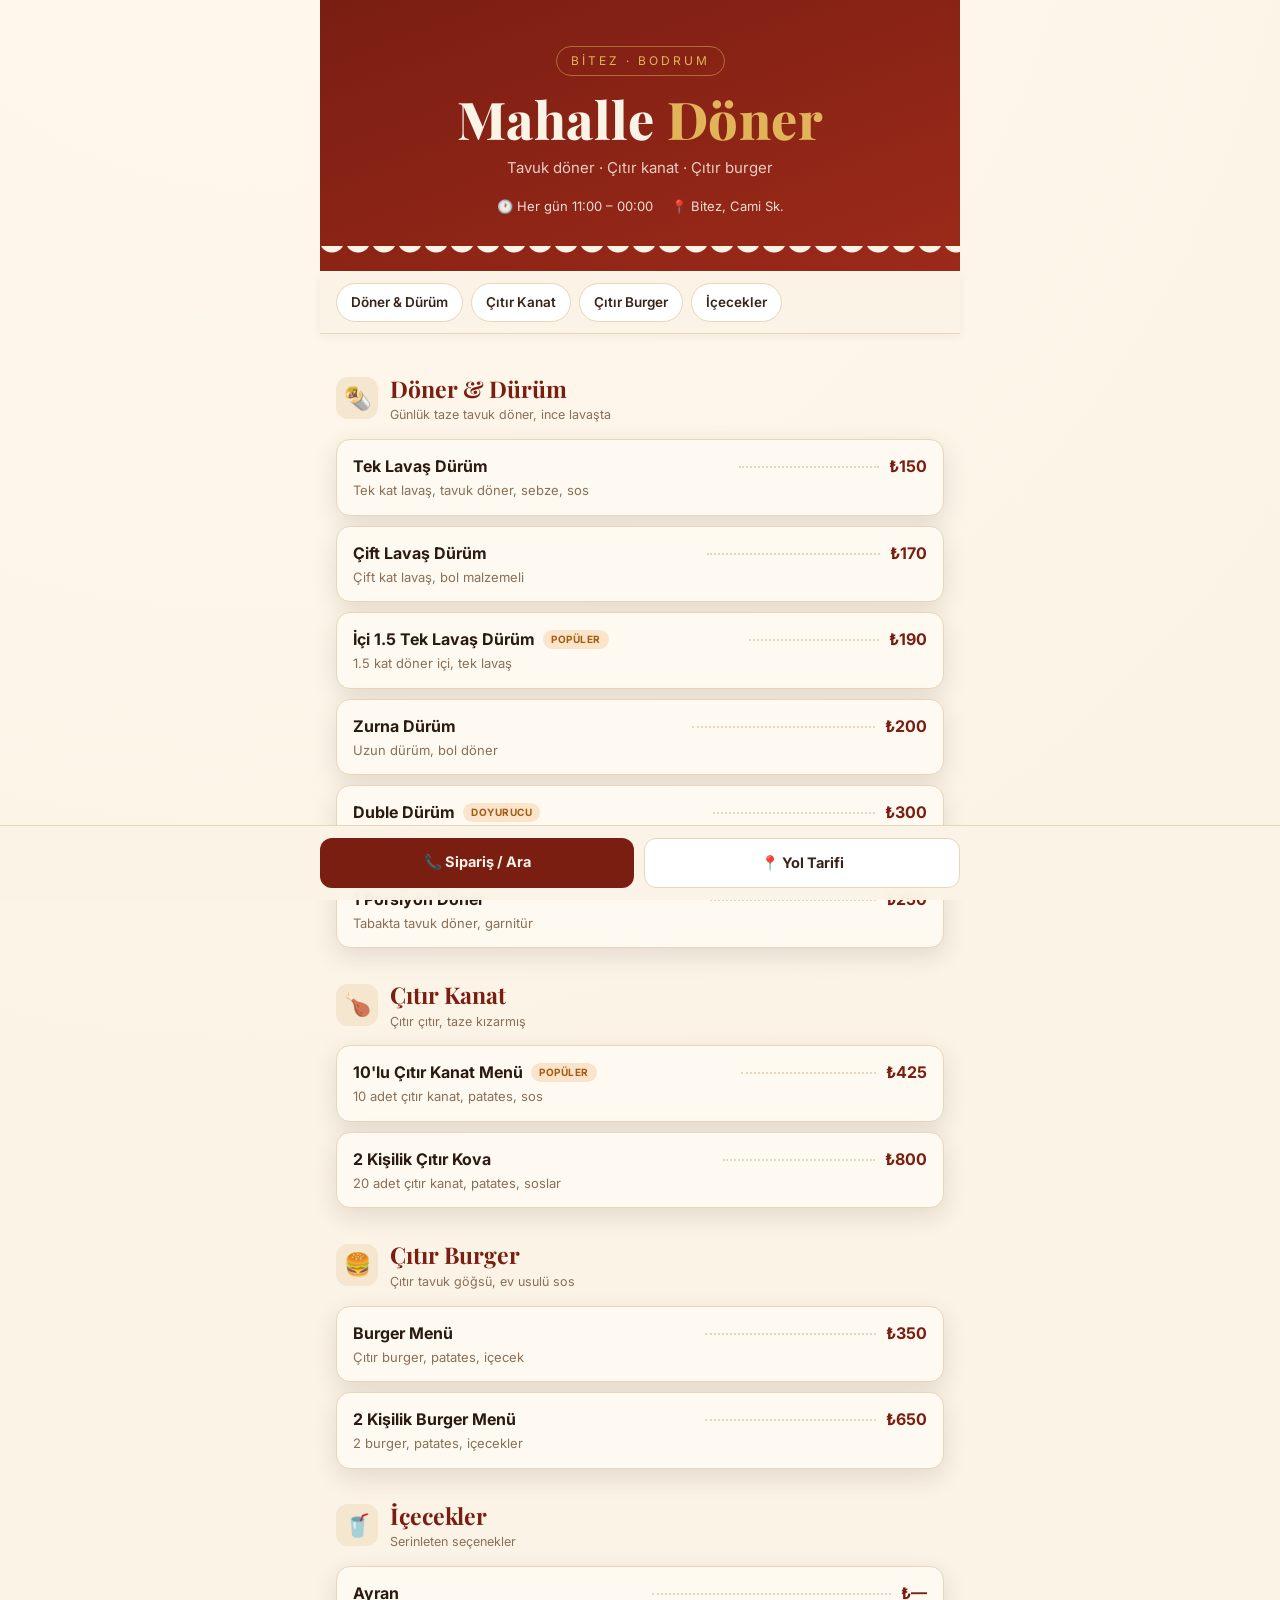
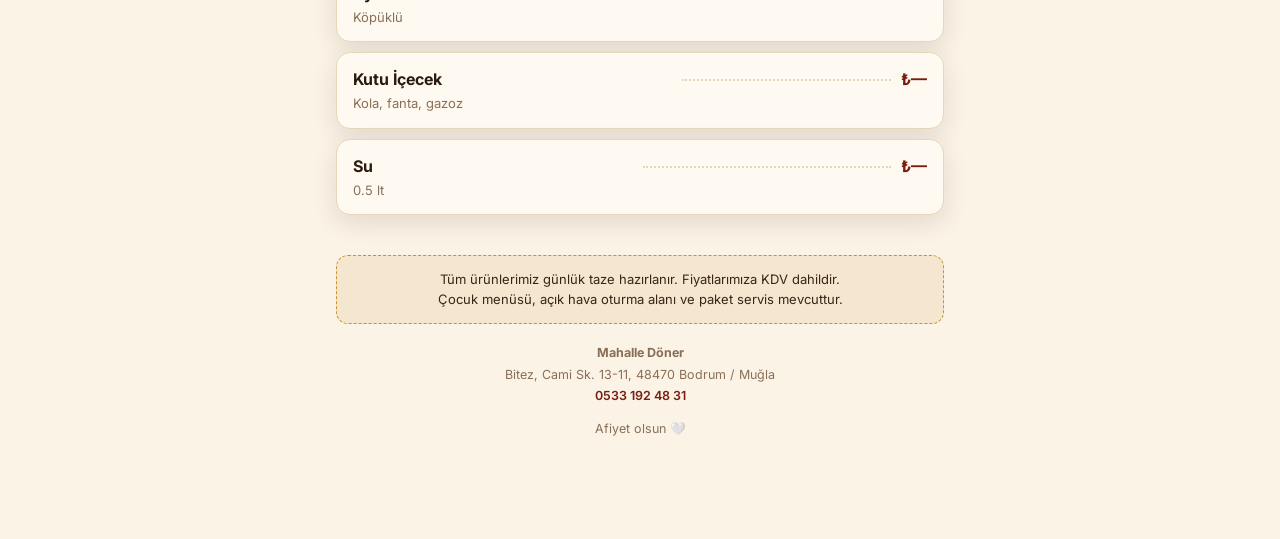
==== index.html @ f3f3b18a "Update menu with real Mahalle Döner (Bitez) data Replace sample items with actual menu (döner dürüm," ====
<!DOCTYPE html>
<html lang="tr">
<head>
  <meta charset="UTF-8" />
  <meta name="viewport" content="width=device-width, initial-scale=1.0" />
  <title>Mahalle Döner — Menü</title>
  <meta name="description" content="Mahalle Döner Bitez, Bodrum — tavuk döner dürüm, çıtır kanat ve çıtır burger menüsü." />
  <meta name="theme-color" content="#7a1e12" />
  <link rel="preconnect" href="https://fonts.googleapis.com" />
  <link rel="preconnect" href="https://fonts.gstatic.com" crossorigin />
  <link href="https://fonts.googleapis.com/css2?family=Playfair+Display:wght@600;700;800&family=Inter:wght@400;500;600;700&display=swap" rel="stylesheet" />
  <style>
    :root {
      --red: #7a1e12;
      --red-soft: #9c2a1a;
      --cream: #fbf3e6;
      --cream-2: #f4e6cf;
      --brown: #3a2417;
      --gold: #c9922e;
      --gold-soft: #e2b45a;
      --ink: #2b1a10;
      --muted: #8a6f57;
      --card: #fffaf1;
      --line: #e7d6ba;
      --shadow: 0 8px 24px rgba(58, 36, 23, .12);
    }

    * { box-sizing: border-box; margin: 0; padding: 0; }

    html { scroll-behavior: smooth; }

    body {
      font-family: 'Inter', system-ui, -apple-system, sans-serif;
      color: var(--ink);
      background:
        radial-gradient(circle at 20% -10%, #fff8ec, transparent 55%),
        var(--cream);
      line-height: 1.5;
      -webkit-font-smoothing: antialiased;
      padding-bottom: 90px;
    }

    .wrap { max-width: 640px; margin: 0 auto; }

    /* ---------- Header ---------- */
    header {
      position: relative;
      background:
        linear-gradient(160deg, var(--red) 0%, var(--red-soft) 100%);
      color: var(--cream);
      text-align: center;
      padding: 46px 24px 54px;
      overflow: hidden;
    }
    header::after {
      content: "";
      position: absolute;
      left: 0; right: 0; bottom: -1px;
      height: 26px;
      background:
        radial-gradient(circle at 12px -6px, var(--cream) 12px, transparent 13px) repeat-x;
      background-size: 26px 26px;
    }
    .badge {
      display: inline-block;
      font-size: 12px;
      letter-spacing: 3px;
      text-transform: uppercase;
      color: var(--gold-soft);
      border: 1px solid rgba(226, 180, 90, .5);
      border-radius: 999px;
      padding: 5px 14px;
      margin-bottom: 16px;
    }
    header h1 {
      font-family: 'Playfair Display', serif;
      font-weight: 800;
      font-size: 44px;
      line-height: 1.05;
      letter-spacing: .5px;
    }
    header h1 span { color: var(--gold-soft); }
    header .tagline {
      margin-top: 10px;
      font-size: 15px;
      color: rgba(251, 243, 230, .82);
    }
    .header-meta {
      margin-top: 18px;
      display: flex;
      gap: 8px 18px;
      justify-content: center;
      flex-wrap: wrap;
      font-size: 13px;
      color: rgba(251, 243, 230, .9);
    }
    .header-meta span { display: inline-flex; align-items: center; gap: 6px; }

    /* ---------- Sticky category nav ---------- */
    nav {
      position: sticky;
      top: 0;
      z-index: 20;
      background: var(--cream);
      border-bottom: 1px solid var(--line);
      box-shadow: 0 2px 10px rgba(58,36,23,.05);
    }
    .nav-scroll {
      display: flex;
      gap: 8px;
      overflow-x: auto;
      padding: 12px 16px;
      max-width: 640px;
      margin: 0 auto;
      scrollbar-width: none;
    }
    .nav-scroll::-webkit-scrollbar { display: none; }
    .nav-scroll a {
      flex: 0 0 auto;
      text-decoration: none;
      font-size: 13.5px;
      font-weight: 600;
      color: var(--brown);
      background: #fff;
      border: 1px solid var(--line);
      padding: 8px 14px;
      border-radius: 999px;
      white-space: nowrap;
      transition: .15s;
    }
    .nav-scroll a:hover { background: var(--cream-2); }

    /* ---------- Sections ---------- */
    main { padding: 8px 16px 0; }

    .section { margin-top: 30px; scroll-margin-top: 66px; }
    .section-head {
      display: flex;
      align-items: center;
      gap: 12px;
      margin-bottom: 14px;
    }
    .section-head .ico {
      font-size: 22px;
      width: 42px; height: 42px;
      display: grid; place-items: center;
      background: var(--cream-2);
      border-radius: 12px;
      flex: 0 0 auto;
    }
    .section-head h2 {
      font-family: 'Playfair Display', serif;
      font-size: 23px;
      font-weight: 700;
      color: var(--red);
    }
    .section-head p { font-size: 12.5px; color: var(--muted); }

    /* ---------- Items ---------- */
    .item {
      display: flex;
      align-items: baseline;
      gap: 10px;
      background: var(--card);
      border: 1px solid var(--line);
      border-radius: 14px;
      padding: 14px 16px;
      margin-bottom: 10px;
      box-shadow: var(--shadow);
    }
    .item-body { flex: 1 1 auto; min-width: 0; }
    .item-name {
      font-weight: 700;
      font-size: 16px;
      color: var(--ink);
      display: flex;
      align-items: center;
      gap: 8px;
      flex-wrap: wrap;
    }
    .item-desc {
      font-size: 13px;
      color: var(--muted);
      margin-top: 3px;
    }
    .dots {
      flex: 1 1 auto;
      border-bottom: 2px dotted var(--line);
      transform: translateY(-4px);
      min-width: 14px;
    }
    .price {
      font-weight: 700;
      font-size: 16px;
      color: var(--red);
      white-space: nowrap;
      flex: 0 0 auto;
    }
    .tag {
      font-size: 10px;
      font-weight: 700;
      letter-spacing: .5px;
      text-transform: uppercase;
      padding: 2px 8px;
      border-radius: 999px;
    }
    .tag.pop { background: #fbe4c9; color: #a35c12; }
    .tag.spicy { background: #f7d7cf; color: #a8341f; }
    .tag.new { background: #d9edd2; color: #35722a; }

    /* ---------- Footer ---------- */
    footer {
      text-align: center;
      margin: 40px 16px 10px;
      color: var(--muted);
      font-size: 12.5px;
    }
    footer .note {
      background: var(--cream-2);
      border: 1px dashed var(--gold);
      border-radius: 12px;
      padding: 14px;
      color: var(--brown);
      margin-bottom: 18px;
      font-size: 13px;
    }
    footer .addr { line-height: 1.7; }
    footer .addr a { color: var(--red); text-decoration: none; font-weight: 600; }

    /* ---------- Bottom bar ---------- */
    .callbar {
      position: fixed;
      left: 0; right: 0; bottom: 0;
      z-index: 30;
      background: rgba(251, 243, 230, .95);
      backdrop-filter: blur(8px);
      border-top: 1px solid var(--line);
      padding: 12px 16px calc(12px + env(safe-area-inset-bottom));
    }
    .callbar-inner {
      max-width: 640px;
      margin: 0 auto;
      display: flex;
      gap: 10px;
    }
    .callbar a {
      flex: 1;
      text-align: center;
      text-decoration: none;
      font-weight: 700;
      font-size: 14.5px;
      padding: 13px;
      border-radius: 12px;
      transition: .15s;
    }
    .btn-call { background: var(--red); color: var(--cream); }
    .btn-call:active { background: var(--red-soft); }
    .btn-map { background: #fff; color: var(--brown); border: 1px solid var(--line); }

    @media (min-width: 500px) {
      header h1 { font-size: 52px; }
    }
  </style>
</head>
<body>
  <div class="wrap">
    <!-- ============ HEADER ============ -->
    <header>
      <span class="badge">Bitez · Bodrum</span>
      <h1>Mahalle <span>Döner</span></h1>
      <p class="tagline">Tavuk döner · Çıtır kanat · Çıtır burger</p>
      <div class="header-meta">
        <span>🕐 Her gün 11:00 – 00:00</span>
        <span>📍 Bitez, Cami Sk.</span>
      </div>
    </header>

    <!-- ============ NAV ============ -->
    <nav>
      <div class="nav-scroll">
        <a href="#doner">Döner & Dürüm</a>
        <a href="#kanat">Çıtır Kanat</a>
        <a href="#burger">Çıtır Burger</a>
        <a href="#icecekler">İçecekler</a>
      </div>
    </nav>

    <!-- ============ MENU ============ -->
    <main>

      <!-- Döner & Dürüm -->
      <section class="section" id="doner">
        <div class="section-head">
          <div class="ico">🌯</div>
          <div>
            <h2>Döner & Dürüm</h2>
            <p>Günlük taze tavuk döner, ince lavaşta</p>
          </div>
        </div>

        <div class="item">
          <div class="item-body">
            <div class="item-name">Tek Lavaş Dürüm</div>
            <div class="item-desc">Tek kat lavaş, tavuk döner, sebze, sos</div>
          </div>
          <div class="dots"></div>
          <div class="price">₺150</div>
        </div>

        <div class="item">
          <div class="item-body">
            <div class="item-name">Çift Lavaş Dürüm</div>
            <div class="item-desc">Çift kat lavaş, bol malzemeli</div>
          </div>
          <div class="dots"></div>
          <div class="price">₺170</div>
        </div>

        <div class="item">
          <div class="item-body">
            <div class="item-name">İçi 1.5 Tek Lavaş Dürüm <span class="tag pop">Popüler</span></div>
            <div class="item-desc">1.5 kat döner içi, tek lavaş</div>
          </div>
          <div class="dots"></div>
          <div class="price">₺190</div>
        </div>

        <div class="item">
          <div class="item-body">
            <div class="item-name">Zurna Dürüm</div>
            <div class="item-desc">Uzun dürüm, bol döner</div>
          </div>
          <div class="dots"></div>
          <div class="price">₺200</div>
        </div>

        <div class="item">
          <div class="item-body">
            <div class="item-name">Duble Dürüm <span class="tag pop">Doyurucu</span></div>
            <div class="item-desc">Ekstra bol döner içi</div>
          </div>
          <div class="dots"></div>
          <div class="price">₺300</div>
        </div>

        <div class="item">
          <div class="item-body">
            <div class="item-name">1 Porsiyon Döner</div>
            <div class="item-desc">Tabakta tavuk döner, garnitür</div>
          </div>
          <div class="dots"></div>
          <div class="price">₺250</div>
        </div>
      </section>

      <!-- Çıtır Kanat -->
      <section class="section" id="kanat">
        <div class="section-head">
          <div class="ico">🍗</div>
          <div>
            <h2>Çıtır Kanat</h2>
            <p>Çıtır çıtır, taze kızarmış</p>
          </div>
        </div>

        <div class="item">
          <div class="item-body">
            <div class="item-name">10'lu Çıtır Kanat Menü <span class="tag pop">Popüler</span></div>
            <div class="item-desc">10 adet çıtır kanat, patates, sos</div>
          </div>
          <div class="dots"></div>
          <div class="price">₺425</div>
        </div>

        <div class="item">
          <div class="item-body">
            <div class="item-name">2 Kişilik Çıtır Kova</div>
            <div class="item-desc">20 adet çıtır kanat, patates, soslar</div>
          </div>
          <div class="dots"></div>
          <div class="price">₺800</div>
        </div>
      </section>

      <!-- Çıtır Burger -->
      <section class="section" id="burger">
        <div class="section-head">
          <div class="ico">🍔</div>
          <div>
            <h2>Çıtır Burger</h2>
            <p>Çıtır tavuk göğsü, ev usulü sos</p>
          </div>
        </div>

        <div class="item">
          <div class="item-body">
            <div class="item-name">Burger Menü</div>
            <div class="item-desc">Çıtır burger, patates, içecek</div>
          </div>
          <div class="dots"></div>
          <div class="price">₺350</div>
        </div>

        <div class="item">
          <div class="item-body">
            <div class="item-name">2 Kişilik Burger Menü</div>
            <div class="item-desc">2 burger, patates, içecekler</div>
          </div>
          <div class="dots"></div>
          <div class="price">₺650</div>
        </div>
      </section>

      <!-- İçecekler -->
      <section class="section" id="icecekler">
        <div class="section-head">
          <div class="ico">🥤</div>
          <div>
            <h2>İçecekler</h2>
            <p>Serinleten seçenekler</p>
          </div>
        </div>

        <div class="item">
          <div class="item-body">
            <div class="item-name">Ayran</div>
            <div class="item-desc">Köpüklü</div>
          </div>
          <div class="dots"></div>
          <div class="price">₺—</div>
        </div>

        <div class="item">
          <div class="item-body">
            <div class="item-name">Kutu İçecek</div>
            <div class="item-desc">Kola, fanta, gazoz</div>
          </div>
          <div class="dots"></div>
          <div class="price">₺—</div>
        </div>

        <div class="item">
          <div class="item-body">
            <div class="item-name">Su</div>
            <div class="item-desc">0.5 lt</div>
          </div>
          <div class="dots"></div>
          <div class="price">₺—</div>
        </div>
      </section>

    </main>

    <!-- ============ FOOTER ============ -->
    <footer>
      <div class="note">
        Tüm ürünlerimiz günlük taze hazırlanır. Fiyatlarımıza KDV dahildir.<br />
        Çocuk menüsü, açık hava oturma alanı ve paket servis mevcuttur.
      </div>
      <p class="addr">
        <strong>Mahalle Döner</strong><br />
        Bitez, Cami Sk. 13-11, 48470 Bodrum / Muğla<br />
        <a href="tel:+905331924831">0533 192 48 31</a>
      </p>
      <p style="margin-top:14px;">Afiyet olsun 🤍</p>
    </footer>
  </div>

  <!-- ============ CALL BAR ============ -->
  <div class="callbar">
    <div class="callbar-inner">
      <a class="btn-call" href="tel:+905331924831">📞 Sipariş / Ara</a>
      <a class="btn-map" href="https://www.google.com/maps/place/Mahalle+D%C3%B6ner/@37.0427627,27.377442,17z/data=!4m6!3m5!1s0x14be6d2a2d23bf01:0x50c6f681c5d2893c!8m2!3d37.0427584!4d27.3800169!16s%2Fg%2F11zbx4twwd" target="_blank" rel="noopener">📍 Yol Tarifi</a>
    </div>
  </div>
</body>
</html>
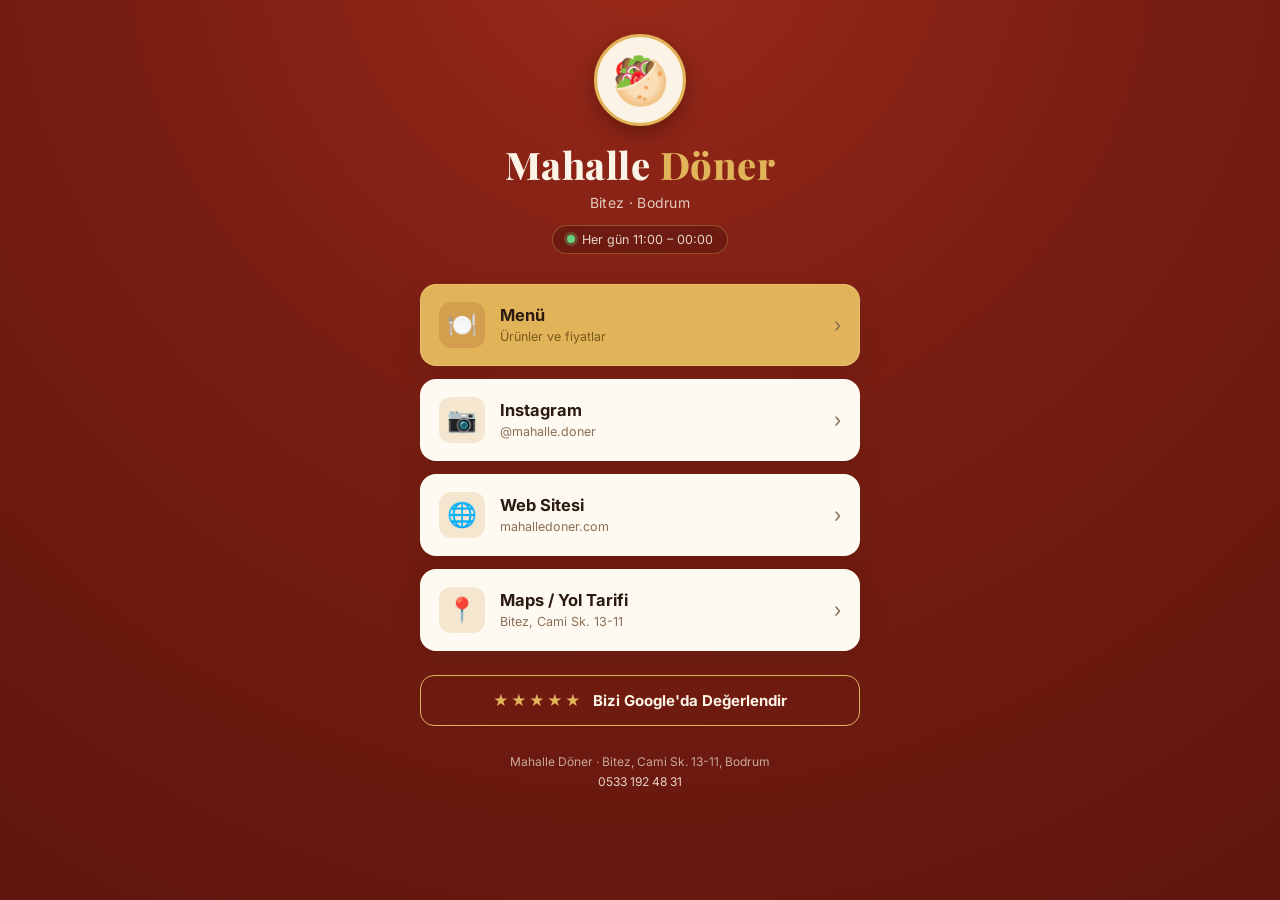
==== commit 6d11534a: "Convert homepage to link hub; move menu to menu.html index.html is now a landing page with buttons (" ====
--- a/index.html
+++ b/index.html
@@ -3,8 +3,8 @@
 <head>
   <meta charset="UTF-8" />
   <meta name="viewport" content="width=device-width, initial-scale=1.0" />
-  <title>Mahalle Döner — Menü</title>
-  <meta name="description" content="Mahalle Döner Bitez, Bodrum — tavuk döner dürüm, çıtır kanat ve çıtır burger menüsü." />
+  <title>Mahalle Döner</title>
+  <meta name="description" content="Mahalle Döner Bitez, Bodrum — menü, Instagram, web sitesi, yol tarifi ve değerlendirme." />
   <meta name="theme-color" content="#7a1e12" />
   <link rel="preconnect" href="https://fonts.googleapis.com" />
   <link rel="preconnect" href="https://fonts.gstatic.com" crossorigin />
@@ -22,456 +22,169 @@
       --muted: #8a6f57;
       --card: #fffaf1;
       --line: #e7d6ba;
-      --shadow: 0 8px 24px rgba(58, 36, 23, .12);
+      --shadow: 0 10px 26px rgba(58, 36, 23, .14);
     }
 
     * { box-sizing: border-box; margin: 0; padding: 0; }
 
-    html { scroll-behavior: smooth; }
-
     body {
       font-family: 'Inter', system-ui, -apple-system, sans-serif;
       color: var(--ink);
+      min-height: 100vh;
       background:
-        radial-gradient(circle at 20% -10%, #fff8ec, transparent 55%),
-        var(--cream);
-      line-height: 1.5;
+        radial-gradient(circle at 50% -8%, #9c2a1a 0%, #7a1e12 42%, #5f160d 100%);
       -webkit-font-smoothing: antialiased;
-      padding-bottom: 90px;
+      display: flex;
+      justify-content: center;
+      padding: 34px 20px 40px;
     }
 
-    .wrap { max-width: 640px; margin: 0 auto; }
+    .hub { width: 100%; max-width: 440px; text-align: center; }
 
-    /* ---------- Header ---------- */
-    header {
-      position: relative;
-      background:
-        linear-gradient(160deg, var(--red) 0%, var(--red-soft) 100%);
-      color: var(--cream);
-      text-align: center;
-      padding: 46px 24px 54px;
-      overflow: hidden;
+    /* ---------- Brand ---------- */
+    .logo {
+      width: 92px; height: 92px;
+      margin: 0 auto 18px;
+      border-radius: 50%;
+      background: var(--cream);
+      display: grid; place-items: center;
+      font-size: 46px;
+      box-shadow: 0 8px 22px rgba(0,0,0,.28);
+      border: 3px solid var(--gold-soft);
     }
-    header::after {
-      content: "";
-      position: absolute;
-      left: 0; right: 0; bottom: -1px;
-      height: 26px;
-      background:
-        radial-gradient(circle at 12px -6px, var(--cream) 12px, transparent 13px) repeat-x;
-      background-size: 26px 26px;
-    }
-    .badge {
-      display: inline-block;
-      font-size: 12px;
-      letter-spacing: 3px;
-      text-transform: uppercase;
-      color: var(--gold-soft);
-      border: 1px solid rgba(226, 180, 90, .5);
-      border-radius: 999px;
-      padding: 5px 14px;
-      margin-bottom: 16px;
-    }
-    header h1 {
+    .brand {
       font-family: 'Playfair Display', serif;
       font-weight: 800;
-      font-size: 44px;
-      line-height: 1.05;
+      font-size: 38px;
+      color: var(--cream);
+      line-height: 1.1;
       letter-spacing: .5px;
     }
-    header h1 span { color: var(--gold-soft); }
-    header .tagline {
-      margin-top: 10px;
-      font-size: 15px;
-      color: rgba(251, 243, 230, .82);
+    .brand span { color: var(--gold-soft); }
+    .sub {
+      margin-top: 8px;
+      font-size: 14px;
+      color: rgba(251, 243, 230, .8);
+      letter-spacing: .3px;
     }
-    .header-meta {
-      margin-top: 18px;
-      display: flex;
-      gap: 8px 18px;
-      justify-content: center;
-      flex-wrap: wrap;
-      font-size: 13px;
-      color: rgba(251, 243, 230, .9);
+    .status {
+      margin-top: 14px;
+      display: inline-flex;
+      align-items: center;
+      gap: 7px;
+      font-size: 12.5px;
+      color: rgba(251, 243, 230, .85);
+      background: rgba(0,0,0,.18);
+      border: 1px solid rgba(226,180,90,.35);
+      padding: 6px 14px;
+      border-radius: 999px;
     }
-    .header-meta span { display: inline-flex; align-items: center; gap: 6px; }
+    .dot { width: 8px; height: 8px; border-radius: 50%; background: #6ad07f; box-shadow: 0 0 0 3px rgba(106,208,127,.25); }
 
-    /* ---------- Sticky category nav ---------- */
-    nav {
-      position: sticky;
-      top: 0;
-      z-index: 20;
-      background: var(--cream);
-      border-bottom: 1px solid var(--line);
-      box-shadow: 0 2px 10px rgba(58,36,23,.05);
-    }
-    .nav-scroll {
-      display: flex;
-      gap: 8px;
-      overflow-x: auto;
-      padding: 12px 16px;
-      max-width: 640px;
-      margin: 0 auto;
-      scrollbar-width: none;
-    }
-    .nav-scroll::-webkit-scrollbar { display: none; }
-    .nav-scroll a {
-      flex: 0 0 auto;
-      text-decoration: none;
-      font-size: 13.5px;
-      font-weight: 600;
-      color: var(--brown);
-      background: #fff;
-      border: 1px solid var(--line);
-      padding: 8px 14px;
-      border-radius: 999px;
-      white-space: nowrap;
-      transition: .15s;
-    }
-    .nav-scroll a:hover { background: var(--cream-2); }
-
-    /* ---------- Sections ---------- */
-    main { padding: 8px 16px 0; }
-
-    .section { margin-top: 30px; scroll-margin-top: 66px; }
-    .section-head {
+    /* ---------- Link buttons ---------- */
+    .links { margin-top: 30px; display: flex; flex-direction: column; gap: 13px; }
+    .link {
       display: flex;
       align-items: center;
-      gap: 12px;
-      margin-bottom: 14px;
+      gap: 15px;
+      text-decoration: none;
+      background: var(--card);
+      color: var(--ink);
+      border: 1px solid rgba(255,255,255,.15);
+      border-radius: 16px;
+      padding: 17px 18px;
+      box-shadow: var(--shadow);
+      transition: transform .12s ease, box-shadow .12s ease;
     }
-    .section-head .ico {
-      font-size: 22px;
-      width: 42px; height: 42px;
+    .link:active { transform: scale(.98); }
+    .link .ic {
+      width: 46px; height: 46px;
+      flex: 0 0 auto;
+      border-radius: 12px;
       display: grid; place-items: center;
+      font-size: 24px;
       background: var(--cream-2);
-      border-radius: 12px;
-      flex: 0 0 auto;
     }
-    .section-head h2 {
-      font-family: 'Playfair Display', serif;
-      font-size: 23px;
-      font-weight: 700;
-      color: var(--red);
-    }
-    .section-head p { font-size: 12.5px; color: var(--muted); }
+    .link .tx { flex: 1 1 auto; text-align: left; }
+    .link .tx b { display: block; font-size: 16.5px; font-weight: 700; }
+    .link .tx small { color: var(--muted); font-size: 12.5px; }
+    .link .arrow { color: var(--muted); font-size: 20px; flex: 0 0 auto; }
 
-    /* ---------- Items ---------- */
-    .item {
-      display: flex;
-      align-items: baseline;
-      gap: 10px;
-      background: var(--card);
-      border: 1px solid var(--line);
-      border-radius: 14px;
-      padding: 14px 16px;
-      margin-bottom: 10px;
-      box-shadow: var(--shadow);
-    }
-    .item-body { flex: 1 1 auto; min-width: 0; }
-    .item-name {
-      font-weight: 700;
-      font-size: 16px;
-      color: var(--ink);
+    .link.primary { background: var(--gold-soft); }
+    .link.primary .ic { background: rgba(122,30,18,.14); }
+    .link.primary .tx small { color: #7a5a18; }
+
+    /* ---------- Review CTA ---------- */
+    .review {
+      margin-top: 24px;
       display: flex;
       align-items: center;
-      gap: 8px;
-      flex-wrap: wrap;
+      justify-content: center;
+      gap: 10px;
+      text-decoration: none;
+      background: transparent;
+      color: var(--cream);
+      border: 1.5px solid var(--gold-soft);
+      border-radius: 14px;
+      padding: 15px 18px;
+      font-weight: 700;
+      font-size: 15px;
+      transition: background .12s ease;
     }
-    .item-desc {
-      font-size: 13px;
-      color: var(--muted);
-      margin-top: 3px;
-    }
-    .dots {
-      flex: 1 1 auto;
-      border-bottom: 2px dotted var(--line);
-      transform: translateY(-4px);
-      min-width: 14px;
-    }
-    .price {
-      font-weight: 700;
-      font-size: 16px;
-      color: var(--red);
-      white-space: nowrap;
-      flex: 0 0 auto;
-    }
-    .tag {
-      font-size: 10px;
-      font-weight: 700;
-      letter-spacing: .5px;
-      text-transform: uppercase;
-      padding: 2px 8px;
-      border-radius: 999px;
-    }
-    .tag.pop { background: #fbe4c9; color: #a35c12; }
-    .tag.spicy { background: #f7d7cf; color: #a8341f; }
-    .tag.new { background: #d9edd2; color: #35722a; }
+    .review:active { background: rgba(226,180,90,.15); }
+    .review .stars { color: var(--gold-soft); letter-spacing: 2px; }
 
     /* ---------- Footer ---------- */
-    footer {
-      text-align: center;
-      margin: 40px 16px 10px;
-      color: var(--muted);
-      font-size: 12.5px;
+    .foot {
+      margin-top: 26px;
+      color: rgba(251, 243, 230, .65);
+      font-size: 12px;
+      line-height: 1.7;
     }
-    footer .note {
-      background: var(--cream-2);
-      border: 1px dashed var(--gold);
-      border-radius: 12px;
-      padding: 14px;
-      color: var(--brown);
-      margin-bottom: 18px;
-      font-size: 13px;
-    }
-    footer .addr { line-height: 1.7; }
-    footer .addr a { color: var(--red); text-decoration: none; font-weight: 600; }
-
-    /* ---------- Bottom bar ---------- */
-    .callbar {
-      position: fixed;
-      left: 0; right: 0; bottom: 0;
-      z-index: 30;
-      background: rgba(251, 243, 230, .95);
-      backdrop-filter: blur(8px);
-      border-top: 1px solid var(--line);
-      padding: 12px 16px calc(12px + env(safe-area-inset-bottom));
-    }
-    .callbar-inner {
-      max-width: 640px;
-      margin: 0 auto;
-      display: flex;
-      gap: 10px;
-    }
-    .callbar a {
-      flex: 1;
-      text-align: center;
-      text-decoration: none;
-      font-weight: 700;
-      font-size: 14.5px;
-      padding: 13px;
-      border-radius: 12px;
-      transition: .15s;
-    }
-    .btn-call { background: var(--red); color: var(--cream); }
-    .btn-call:active { background: var(--red-soft); }
-    .btn-map { background: #fff; color: var(--brown); border: 1px solid var(--line); }
-
-    @media (min-width: 500px) {
-      header h1 { font-size: 52px; }
-    }
+    .foot a { color: rgba(251, 243, 230, .85); text-decoration: none; }
   </style>
 </head>
 <body>
-  <div class="wrap">
-    <!-- ============ HEADER ============ -->
-    <header>
-      <span class="badge">Bitez · Bodrum</span>
-      <h1>Mahalle <span>Döner</span></h1>
-      <p class="tagline">Tavuk döner · Çıtır kanat · Çıtır burger</p>
-      <div class="header-meta">
-        <span>🕐 Her gün 11:00 – 00:00</span>
-        <span>📍 Bitez, Cami Sk.</span>
-      </div>
-    </header>
+  <main class="hub">
+    <div class="logo">🥙</div>
+    <h1 class="brand">Mahalle <span>Döner</span></h1>
+    <p class="sub">Bitez · Bodrum</p>
+    <div class="status"><span class="dot"></span> Her gün 11:00 – 00:00</div>
 
-    <!-- ============ NAV ============ -->
-    <nav>
-      <div class="nav-scroll">
-        <a href="#doner">Döner & Dürüm</a>
-        <a href="#kanat">Çıtır Kanat</a>
-        <a href="#burger">Çıtır Burger</a>
-        <a href="#icecekler">İçecekler</a>
-      </div>
+    <nav class="links">
+      <a class="link primary" href="menu.html">
+        <span class="ic">🍽️</span>
+        <span class="tx"><b>Menü</b><small>Ürünler ve fiyatlar</small></span>
+        <span class="arrow">›</span>
+      </a>
+
+      <a class="link" href="https://www.instagram.com/mahalle.doner/" target="_blank" rel="noopener">
+        <span class="ic">📷</span>
+        <span class="tx"><b>Instagram</b><small>@mahalle.doner</small></span>
+        <span class="arrow">›</span>
+      </a>
+
+      <a class="link" href="https://mahalledoner.com/" target="_blank" rel="noopener">
+        <span class="ic">🌐</span>
+        <span class="tx"><b>Web Sitesi</b><small>mahalledoner.com</small></span>
+        <span class="arrow">›</span>
+      </a>
+
+      <a class="link" href="https://www.google.com/maps/place/Mahalle+D%C3%B6ner/@37.0427627,27.377442,17z/data=!4m6!3m5!1s0x14be6d2a2d23bf01:0x50c6f681c5d2893c!8m2!3d37.0427584!4d27.3800169!16s%2Fg%2F11zbx4twwd" target="_blank" rel="noopener">
+        <span class="ic">📍</span>
+        <span class="tx"><b>Maps / Yol Tarifi</b><small>Bitez, Cami Sk. 13-11</small></span>
+        <span class="arrow">›</span>
+      </a>
     </nav>
 
-    <!-- ============ MENU ============ -->
-    <main>
+    <a class="review" href="https://www.google.com/maps/place//data=!4m6!3m5!1s0x14be6d2a2d23bf01:0x50c6f681c5d2893c!8m2!3d37.0427584!4d27.3800169!16s%2Fg%2F11zbx4twwd!9m1!1b1" target="_blank" rel="noopener">
+      <span class="stars">★★★★★</span> Bizi Google'da Değerlendir
+    </a>
 
-      <!-- Döner & Dürüm -->
-      <section class="section" id="doner">
-        <div class="section-head">
-          <div class="ico">🌯</div>
-          <div>
-            <h2>Döner & Dürüm</h2>
-            <p>Günlük taze tavuk döner, ince lavaşta</p>
-          </div>
-        </div>
-
-        <div class="item">
-          <div class="item-body">
-            <div class="item-name">Tek Lavaş Dürüm</div>
-            <div class="item-desc">Tek kat lavaş, tavuk döner, sebze, sos</div>
-          </div>
-          <div class="dots"></div>
-          <div class="price">₺150</div>
-        </div>
-
-        <div class="item">
-          <div class="item-body">
-            <div class="item-name">Çift Lavaş Dürüm</div>
-            <div class="item-desc">Çift kat lavaş, bol malzemeli</div>
-          </div>
-          <div class="dots"></div>
-          <div class="price">₺170</div>
-        </div>
-
-        <div class="item">
-          <div class="item-body">
-            <div class="item-name">İçi 1.5 Tek Lavaş Dürüm <span class="tag pop">Popüler</span></div>
-            <div class="item-desc">1.5 kat döner içi, tek lavaş</div>
-          </div>
-          <div class="dots"></div>
-          <div class="price">₺190</div>
-        </div>
-
-        <div class="item">
-          <div class="item-body">
-            <div class="item-name">Zurna Dürüm</div>
-            <div class="item-desc">Uzun dürüm, bol döner</div>
-          </div>
-          <div class="dots"></div>
-          <div class="price">₺200</div>
-        </div>
-
-        <div class="item">
-          <div class="item-body">
-            <div class="item-name">Duble Dürüm <span class="tag pop">Doyurucu</span></div>
-            <div class="item-desc">Ekstra bol döner içi</div>
-          </div>
-          <div class="dots"></div>
-          <div class="price">₺300</div>
-        </div>
-
-        <div class="item">
-          <div class="item-body">
-            <div class="item-name">1 Porsiyon Döner</div>
-            <div class="item-desc">Tabakta tavuk döner, garnitür</div>
-          </div>
-          <div class="dots"></div>
-          <div class="price">₺250</div>
-        </div>
-      </section>
-
-      <!-- Çıtır Kanat -->
-      <section class="section" id="kanat">
-        <div class="section-head">
-          <div class="ico">🍗</div>
-          <div>
-            <h2>Çıtır Kanat</h2>
-            <p>Çıtır çıtır, taze kızarmış</p>
-          </div>
-        </div>
-
-        <div class="item">
-          <div class="item-body">
-            <div class="item-name">10'lu Çıtır Kanat Menü <span class="tag pop">Popüler</span></div>
-            <div class="item-desc">10 adet çıtır kanat, patates, sos</div>
-          </div>
-          <div class="dots"></div>
-          <div class="price">₺425</div>
-        </div>
-
-        <div class="item">
-          <div class="item-body">
-            <div class="item-name">2 Kişilik Çıtır Kova</div>
-            <div class="item-desc">20 adet çıtır kanat, patates, soslar</div>
-          </div>
-          <div class="dots"></div>
-          <div class="price">₺800</div>
-        </div>
-      </section>
-
-      <!-- Çıtır Burger -->
-      <section class="section" id="burger">
-        <div class="section-head">
-          <div class="ico">🍔</div>
-          <div>
-            <h2>Çıtır Burger</h2>
-            <p>Çıtır tavuk göğsü, ev usulü sos</p>
-          </div>
-        </div>
-
-        <div class="item">
-          <div class="item-body">
-            <div class="item-name">Burger Menü</div>
-            <div class="item-desc">Çıtır burger, patates, içecek</div>
-          </div>
-          <div class="dots"></div>
-          <div class="price">₺350</div>
-        </div>
-
-        <div class="item">
-          <div class="item-body">
-            <div class="item-name">2 Kişilik Burger Menü</div>
-            <div class="item-desc">2 burger, patates, içecekler</div>
-          </div>
-          <div class="dots"></div>
-          <div class="price">₺650</div>
-        </div>
-      </section>
-
-      <!-- İçecekler -->
-      <section class="section" id="icecekler">
-        <div class="section-head">
-          <div class="ico">🥤</div>
-          <div>
-            <h2>İçecekler</h2>
-            <p>Serinleten seçenekler</p>
-          </div>
-        </div>
-
-        <div class="item">
-          <div class="item-body">
-            <div class="item-name">Ayran</div>
-            <div class="item-desc">Köpüklü</div>
-          </div>
-          <div class="dots"></div>
-          <div class="price">₺—</div>
-        </div>
-
-        <div class="item">
-          <div class="item-body">
-            <div class="item-name">Kutu İçecek</div>
-            <div class="item-desc">Kola, fanta, gazoz</div>
-          </div>
-          <div class="dots"></div>
-          <div class="price">₺—</div>
-        </div>
-
-        <div class="item">
-          <div class="item-body">
-            <div class="item-name">Su</div>
-            <div class="item-desc">0.5 lt</div>
-          </div>
-          <div class="dots"></div>
-          <div class="price">₺—</div>
-        </div>
-      </section>
-
-    </main>
-
-    <!-- ============ FOOTER ============ -->
-    <footer>
-      <div class="note">
-        Tüm ürünlerimiz günlük taze hazırlanır. Fiyatlarımıza KDV dahildir.<br />
-        Çocuk menüsü, açık hava oturma alanı ve paket servis mevcuttur.
-      </div>
-      <p class="addr">
-        <strong>Mahalle Döner</strong><br />
-        Bitez, Cami Sk. 13-11, 48470 Bodrum / Muğla<br />
-        <a href="tel:+905331924831">0533 192 48 31</a>
-      </p>
-      <p style="margin-top:14px;">Afiyet olsun 🤍</p>
-    </footer>
-  </div>
-
-  <!-- ============ CALL BAR ============ -->
-  <div class="callbar">
-    <div class="callbar-inner">
-      <a class="btn-call" href="tel:+905331924831">📞 Sipariş / Ara</a>
-      <a class="btn-map" href="https://www.google.com/maps/place/Mahalle+D%C3%B6ner/@37.0427627,27.377442,17z/data=!4m6!3m5!1s0x14be6d2a2d23bf01:0x50c6f681c5d2893c!8m2!3d37.0427584!4d27.3800169!16s%2Fg%2F11zbx4twwd" target="_blank" rel="noopener">📍 Yol Tarifi</a>
-    </div>
-  </div>
+    <p class="foot">
+      Mahalle Döner · Bitez, Cami Sk. 13-11, Bodrum<br />
+      <a href="tel:+905331924831">0533 192 48 31</a>
+    </p>
+  </main>
 </body>
 </html>
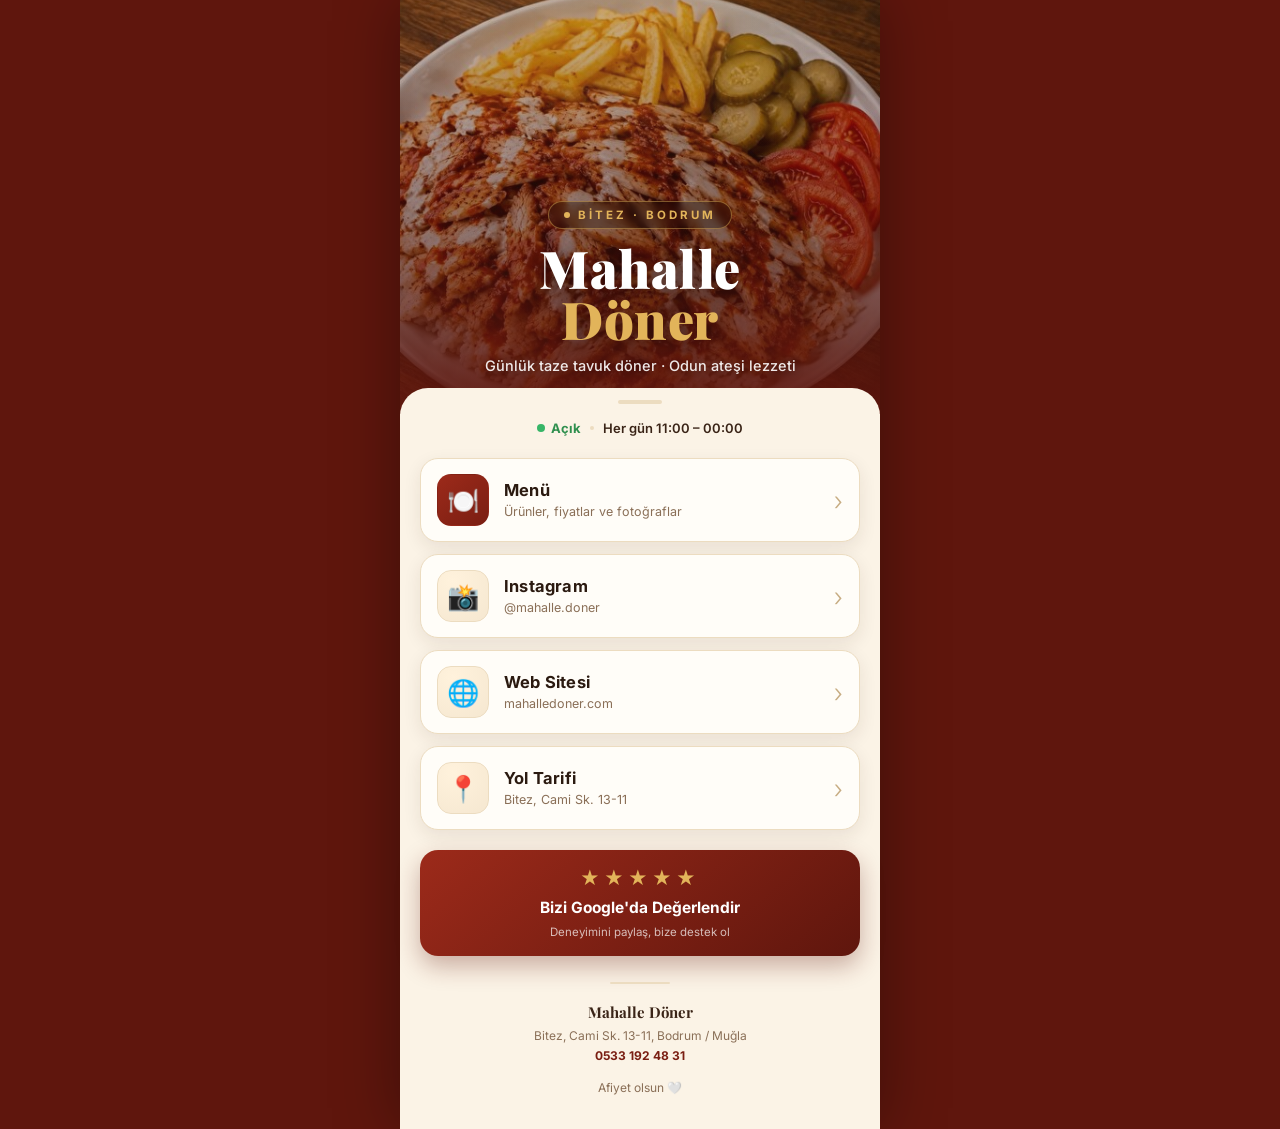
==== commit edd05d3c: "Redesign homepage and menu header with photo heroes and motion Give index.html a full-bleed food her" ====
--- a/index.html
+++ b/index.html
@@ -5,13 +5,14 @@
   <meta name="viewport" content="width=device-width, initial-scale=1.0" />
   <title>Mahalle Döner</title>
   <meta name="description" content="Mahalle Döner Bitez, Bodrum — menü, Instagram, web sitesi, yol tarifi ve değerlendirme." />
-  <meta name="theme-color" content="#7a1e12" />
+  <meta name="theme-color" content="#5f160d" />
   <link rel="preconnect" href="https://fonts.googleapis.com" />
   <link rel="preconnect" href="https://fonts.gstatic.com" crossorigin />
-  <link href="https://fonts.googleapis.com/css2?family=Playfair+Display:wght@600;700;800&family=Inter:wght@400;500;600;700&display=swap" rel="stylesheet" />
+  <link href="https://fonts.googleapis.com/css2?family=Playfair+Display:wght@600;700;800;900&family=Inter:wght@400;500;600;700;800&display=swap" rel="stylesheet" />
   <style>
     :root {
       --red: #7a1e12;
+      --red-deep: #5f160d;
       --red-soft: #9c2a1a;
       --cream: #fbf3e6;
       --cream-2: #f4e6cf;
@@ -20,171 +21,244 @@
       --gold-soft: #e2b45a;
       --ink: #2b1a10;
       --muted: #8a6f57;
-      --card: #fffaf1;
-      --line: #e7d6ba;
-      --shadow: 0 10px 26px rgba(58, 36, 23, .14);
+      --card: #fffdf8;
+      --line: #ecdcc0;
     }
 
     * { box-sizing: border-box; margin: 0; padding: 0; }
+    html { scroll-behavior: smooth; }
 
     body {
       font-family: 'Inter', system-ui, -apple-system, sans-serif;
       color: var(--ink);
+      background: var(--red-deep);
+      -webkit-font-smoothing: antialiased;
       min-height: 100vh;
-      background:
-        radial-gradient(circle at 50% -8%, #9c2a1a 0%, #7a1e12 42%, #5f160d 100%);
-      -webkit-font-smoothing: antialiased;
+      overflow-x: hidden;
+    }
+
+    .app { max-width: 480px; margin: 0 auto; position: relative; background: var(--cream); min-height: 100vh; box-shadow: 0 0 60px rgba(0,0,0,.35); }
+
+    /* ---------- HERO ---------- */
+    .hero {
+      position: relative;
+      height: 46vh;
+      min-height: 320px;
+      max-height: 420px;
+      background-image:
+        linear-gradient(180deg, rgba(48,14,8,.28) 0%, rgba(60,17,10,.55) 55%, rgba(95,22,13,.96) 100%),
+        url('images/19231583_1785933237082.jpg');
+      background-size: cover;
+      background-position: center 42%;
       display: flex;
-      justify-content: center;
-      padding: 34px 20px 40px;
-    }
-
-    .hub { width: 100%; max-width: 440px; text-align: center; }
-
-    /* ---------- Brand ---------- */
-    .logo {
-      width: 92px; height: 92px;
-      margin: 0 auto 18px;
-      border-radius: 50%;
+      flex-direction: column;
+      justify-content: flex-end;
+      align-items: center;
+      text-align: center;
+      padding: 0 24px 40px;
+      overflow: hidden;
+    }
+    .hero::before {
+      /* soft top glow / vignette */
+      content: "";
+      position: absolute; inset: 0;
+      background: radial-gradient(120% 70% at 50% 0%, rgba(226,180,90,.18), transparent 60%);
+      pointer-events: none;
+    }
+    .badge {
+      display: inline-flex; align-items: center; gap: 8px;
+      font-size: 11.5px; letter-spacing: 3px; text-transform: uppercase; font-weight: 700;
+      color: var(--gold-soft);
+      background: rgba(0,0,0,.28);
+      border: 1px solid rgba(226,180,90,.45);
+      border-radius: 999px;
+      padding: 6px 15px;
+      margin-bottom: 14px;
+      backdrop-filter: blur(4px);
+      animation: fadeUp .7s .05s both;
+    }
+    .badge .pin { width: 6px; height: 6px; border-radius: 50%; background: var(--gold-soft); }
+    .hero h1 {
+      font-family: 'Playfair Display', serif;
+      font-weight: 900;
+      font-size: 52px;
+      line-height: .98;
+      color: #fff;
+      letter-spacing: .5px;
+      text-shadow: 0 4px 24px rgba(0,0,0,.5);
+      animation: fadeUp .7s .12s both;
+    }
+    .hero h1 span { color: var(--gold-soft); display: block; }
+    .hero .tagline {
+      margin-top: 12px;
+      font-size: 14.5px; font-weight: 500;
+      color: rgba(255,255,255,.9);
+      text-shadow: 0 2px 10px rgba(0,0,0,.4);
+      animation: fadeUp .7s .2s both;
+    }
+
+    /* ---------- SHEET ---------- */
+    .sheet {
+      position: relative;
+      margin-top: -26px;
       background: var(--cream);
+      border-radius: 28px 28px 0 0;
+      padding: 26px 20px 30px;
+      z-index: 2;
+    }
+    .sheet::before {
+      content: "";
+      position: absolute; top: 12px; left: 50%; transform: translateX(-50%);
+      width: 44px; height: 4px; border-radius: 999px; background: var(--line);
+    }
+
+    .status {
+      display: flex; align-items: center; justify-content: center; gap: 9px;
+      font-size: 13px; font-weight: 600; color: var(--brown);
+      margin: 6px 0 22px;
+      animation: fadeUp .6s .28s both;
+    }
+    .status .live { display: inline-flex; align-items: center; gap: 6px; color: #2f8f4e; font-weight: 700; }
+    .status .dot { width: 8px; height: 8px; border-radius: 50%; background: #37b567; box-shadow: 0 0 0 0 rgba(55,181,103,.5); animation: pulse 2s infinite; }
+    .status .sep { width: 4px; height: 4px; border-radius: 50%; background: var(--line); }
+
+    /* ---------- LINKS ---------- */
+    .links { display: flex; flex-direction: column; gap: 12px; }
+    .link {
+      position: relative;
+      display: flex; align-items: center; gap: 15px;
+      text-decoration: none; color: var(--ink);
+      background: var(--card);
+      border: 1px solid var(--line);
+      border-radius: 18px;
+      padding: 15px 16px;
+      box-shadow: 0 6px 18px rgba(58,36,23,.09);
+      overflow: hidden;
+      transition: transform .16s ease, box-shadow .16s ease, border-color .16s ease;
+      animation: fadeUp .55s both;
+    }
+    .link::after {
+      content: ""; position: absolute; left: 0; top: 0; bottom: 0; width: 4px;
+      background: linear-gradient(var(--gold-soft), var(--gold));
+      opacity: 0; transition: opacity .16s ease;
+    }
+    .link:hover { transform: translateY(-3px); box-shadow: 0 14px 28px rgba(58,36,23,.16); border-color: #e0cba3; }
+    .link:hover::after { opacity: 1; }
+    .link:active { transform: scale(.98); }
+    .links .link:nth-child(1) { animation-delay: .34s; }
+    .links .link:nth-child(2) { animation-delay: .40s; }
+    .links .link:nth-child(3) { animation-delay: .46s; }
+    .links .link:nth-child(4) { animation-delay: .52s; }
+
+    .link .ic {
+      width: 52px; height: 52px; flex: 0 0 auto;
+      border-radius: 14px;
       display: grid; place-items: center;
-      font-size: 46px;
-      box-shadow: 0 8px 22px rgba(0,0,0,.28);
-      border: 3px solid var(--gold-soft);
-    }
-    .brand {
-      font-family: 'Playfair Display', serif;
-      font-weight: 800;
-      font-size: 38px;
-      color: var(--cream);
-      line-height: 1.1;
-      letter-spacing: .5px;
-    }
-    .brand span { color: var(--gold-soft); }
-    .sub {
-      margin-top: 8px;
-      font-size: 14px;
-      color: rgba(251, 243, 230, .8);
-      letter-spacing: .3px;
-    }
-    .status {
-      margin-top: 14px;
-      display: inline-flex;
-      align-items: center;
-      gap: 7px;
-      font-size: 12.5px;
-      color: rgba(251, 243, 230, .85);
-      background: rgba(0,0,0,.18);
-      border: 1px solid rgba(226,180,90,.35);
-      padding: 6px 14px;
-      border-radius: 999px;
-    }
-    .dot { width: 8px; height: 8px; border-radius: 50%; background: #6ad07f; box-shadow: 0 0 0 3px rgba(106,208,127,.25); }
-
-    /* ---------- Link buttons ---------- */
-    .links { margin-top: 30px; display: flex; flex-direction: column; gap: 13px; }
-    .link {
-      display: flex;
-      align-items: center;
-      gap: 15px;
+      font-size: 26px;
+      background: radial-gradient(120% 120% at 30% 20%, #fff2dc, var(--cream-2));
+      border: 1px solid var(--line);
+    }
+    .link.menu .ic { background: linear-gradient(140deg, var(--red-soft), var(--red)); border-color: transparent; }
+    .link .tx { flex: 1 1 auto; min-width: 0; }
+    .link .tx b { display: block; font-size: 16.5px; font-weight: 700; letter-spacing: .2px; }
+    .link .tx small { color: var(--muted); font-size: 12.5px; }
+    .link .arrow { color: #c7ac82; font-size: 26px; font-weight: 300; flex: 0 0 auto; transition: transform .16s ease; }
+    .link:hover .arrow { transform: translateX(3px); color: var(--gold); }
+
+    /* ---------- REVIEW ---------- */
+    .review {
+      margin-top: 20px;
+      display: flex; flex-direction: column; align-items: center; gap: 8px;
       text-decoration: none;
-      background: var(--card);
-      color: var(--ink);
-      border: 1px solid rgba(255,255,255,.15);
-      border-radius: 16px;
+      background: linear-gradient(140deg, var(--red-soft), var(--red-deep));
+      color: #fff;
+      border-radius: 18px;
       padding: 17px 18px;
-      box-shadow: var(--shadow);
-      transition: transform .12s ease, box-shadow .12s ease;
-    }
-    .link:active { transform: scale(.98); }
-    .link .ic {
-      width: 46px; height: 46px;
-      flex: 0 0 auto;
-      border-radius: 12px;
-      display: grid; place-items: center;
-      font-size: 24px;
-      background: var(--cream-2);
-    }
-    .link .tx { flex: 1 1 auto; text-align: left; }
-    .link .tx b { display: block; font-size: 16.5px; font-weight: 700; }
-    .link .tx small { color: var(--muted); font-size: 12.5px; }
-    .link .arrow { color: var(--muted); font-size: 20px; flex: 0 0 auto; }
-
-    .link.primary { background: var(--gold-soft); }
-    .link.primary .ic { background: rgba(122,30,18,.14); }
-    .link.primary .tx small { color: #7a5a18; }
-
-    /* ---------- Review CTA ---------- */
-    .review {
-      margin-top: 24px;
-      display: flex;
-      align-items: center;
-      justify-content: center;
-      gap: 10px;
-      text-decoration: none;
-      background: transparent;
-      color: var(--cream);
-      border: 1.5px solid var(--gold-soft);
-      border-radius: 14px;
-      padding: 15px 18px;
-      font-weight: 700;
-      font-size: 15px;
-      transition: background .12s ease;
-    }
-    .review:active { background: rgba(226,180,90,.15); }
-    .review .stars { color: var(--gold-soft); letter-spacing: 2px; }
-
-    /* ---------- Footer ---------- */
+      box-shadow: 0 10px 24px rgba(95,22,13,.32);
+      transition: transform .16s ease, box-shadow .16s ease;
+      animation: fadeUp .55s .58s both;
+    }
+    .review:hover { transform: translateY(-2px); box-shadow: 0 16px 30px rgba(95,22,13,.4); }
+    .review:active { transform: scale(.99); }
+    .review .stars { color: var(--gold-soft); letter-spacing: 4px; font-size: 19px; }
+    .review b { font-size: 15.5px; font-weight: 700; }
+    .review small { font-size: 11.5px; color: rgba(255,255,255,.7); }
+
+    /* ---------- FOOTER ---------- */
     .foot {
-      margin-top: 26px;
-      color: rgba(251, 243, 230, .65);
-      font-size: 12px;
-      line-height: 1.7;
-    }
-    .foot a { color: rgba(251, 243, 230, .85); text-decoration: none; }
+      margin-top: 26px; text-align: center;
+      color: var(--muted); font-size: 12px; line-height: 1.7;
+      animation: fadeUp .6s .64s both;
+    }
+    .foot .divider { width: 60px; height: 2px; background: var(--line); margin: 0 auto 16px; border-radius: 2px; }
+    .foot a { color: var(--red); text-decoration: none; font-weight: 700; }
+    .foot .name { font-family: 'Playfair Display', serif; font-weight: 700; font-size: 15px; color: var(--brown); }
+
+    @keyframes fadeUp { from { opacity: 0; transform: translateY(16px); } to { opacity: 1; transform: translateY(0); } }
+    @keyframes pulse { 0% { box-shadow: 0 0 0 0 rgba(55,181,103,.5); } 70% { box-shadow: 0 0 0 8px rgba(55,181,103,0); } 100% { box-shadow: 0 0 0 0 rgba(55,181,103,0); } }
+
+    @media (prefers-reduced-motion: reduce) {
+      * { animation: none !important; }
+    }
   </style>
 </head>
 <body>
-  <main class="hub">
-    <div class="logo">🥙</div>
-    <h1 class="brand">Mahalle <span>Döner</span></h1>
-    <p class="sub">Bitez · Bodrum</p>
-    <div class="status"><span class="dot"></span> Her gün 11:00 – 00:00</div>
-
-    <nav class="links">
-      <a class="link primary" href="menu.html">
-        <span class="ic">🍽️</span>
-        <span class="tx"><b>Menü</b><small>Ürünler ve fiyatlar</small></span>
-        <span class="arrow">›</span>
+  <div class="app">
+    <!-- HERO -->
+    <header class="hero">
+      <span class="badge"><span class="pin"></span> Bitez · Bodrum</span>
+      <h1>Mahalle <span>Döner</span></h1>
+      <p class="tagline">Günlük taze tavuk döner · Odun ateşi lezzeti</p>
+    </header>
+
+    <!-- SHEET -->
+    <main class="sheet">
+      <div class="status">
+        <span class="live"><span class="dot"></span> Açık</span>
+        <span class="sep"></span>
+        <span>Her gün 11:00 – 00:00</span>
+      </div>
+
+      <nav class="links">
+        <a class="link menu" href="menu.html">
+          <span class="ic">🍽️</span>
+          <span class="tx"><b>Menü</b><small>Ürünler, fiyatlar ve fotoğraflar</small></span>
+          <span class="arrow">›</span>
+        </a>
+
+        <a class="link" href="https://www.instagram.com/mahalle.doner/" target="_blank" rel="noopener">
+          <span class="ic">📸</span>
+          <span class="tx"><b>Instagram</b><small>@mahalle.doner</small></span>
+          <span class="arrow">›</span>
+        </a>
+
+        <a class="link" href="https://mahalledoner.com/" target="_blank" rel="noopener">
+          <span class="ic">🌐</span>
+          <span class="tx"><b>Web Sitesi</b><small>mahalledoner.com</small></span>
+          <span class="arrow">›</span>
+        </a>
+
+        <a class="link" href="https://www.google.com/maps/place/Mahalle+D%C3%B6ner/@37.0427627,27.377442,17z/data=!4m6!3m5!1s0x14be6d2a2d23bf01:0x50c6f681c5d2893c!8m2!3d37.0427584!4d27.3800169!16s%2Fg%2F11zbx4twwd" target="_blank" rel="noopener">
+          <span class="ic">📍</span>
+          <span class="tx"><b>Yol Tarifi</b><small>Bitez, Cami Sk. 13-11</small></span>
+          <span class="arrow">›</span>
+        </a>
+      </nav>
+
+      <a class="review" href="https://www.google.com/maps/place//data=!4m6!3m5!1s0x14be6d2a2d23bf01:0x50c6f681c5d2893c!8m2!3d37.0427584!4d27.3800169!16s%2Fg%2F11zbx4twwd!9m1!1b1" target="_blank" rel="noopener">
+        <span class="stars">★★★★★</span>
+        <b>Bizi Google'da Değerlendir</b>
+        <small>Deneyimini paylaş, bize destek ol</small>
       </a>
 
-      <a class="link" href="https://www.instagram.com/mahalle.doner/" target="_blank" rel="noopener">
-        <span class="ic">📷</span>
-        <span class="tx"><b>Instagram</b><small>@mahalle.doner</small></span>
-        <span class="arrow">›</span>
-      </a>
-
-      <a class="link" href="https://mahalledoner.com/" target="_blank" rel="noopener">
-        <span class="ic">🌐</span>
-        <span class="tx"><b>Web Sitesi</b><small>mahalledoner.com</small></span>
-        <span class="arrow">›</span>
-      </a>
-
-      <a class="link" href="https://www.google.com/maps/place/Mahalle+D%C3%B6ner/@37.0427627,27.377442,17z/data=!4m6!3m5!1s0x14be6d2a2d23bf01:0x50c6f681c5d2893c!8m2!3d37.0427584!4d27.3800169!16s%2Fg%2F11zbx4twwd" target="_blank" rel="noopener">
-        <span class="ic">📍</span>
-        <span class="tx"><b>Maps / Yol Tarifi</b><small>Bitez, Cami Sk. 13-11</small></span>
-        <span class="arrow">›</span>
-      </a>
-    </nav>
-
-    <a class="review" href="https://www.google.com/maps/place//data=!4m6!3m5!1s0x14be6d2a2d23bf01:0x50c6f681c5d2893c!8m2!3d37.0427584!4d27.3800169!16s%2Fg%2F11zbx4twwd!9m1!1b1" target="_blank" rel="noopener">
-      <span class="stars">★★★★★</span> Bizi Google'da Değerlendir
-    </a>
-
-    <p class="foot">
-      Mahalle Döner · Bitez, Cami Sk. 13-11, Bodrum<br />
-      <a href="tel:+905331924831">0533 192 48 31</a>
-    </p>
-  </main>
+      <div class="foot">
+        <div class="divider"></div>
+        <div class="name">Mahalle Döner</div>
+        Bitez, Cami Sk. 13-11, Bodrum / Muğla<br />
+        <a href="tel:+905331924831">0533 192 48 31</a>
+        <div style="margin-top:12px;">Afiyet olsun 🤍</div>
+      </div>
+    </main>
+  </div>
 </body>
 </html>
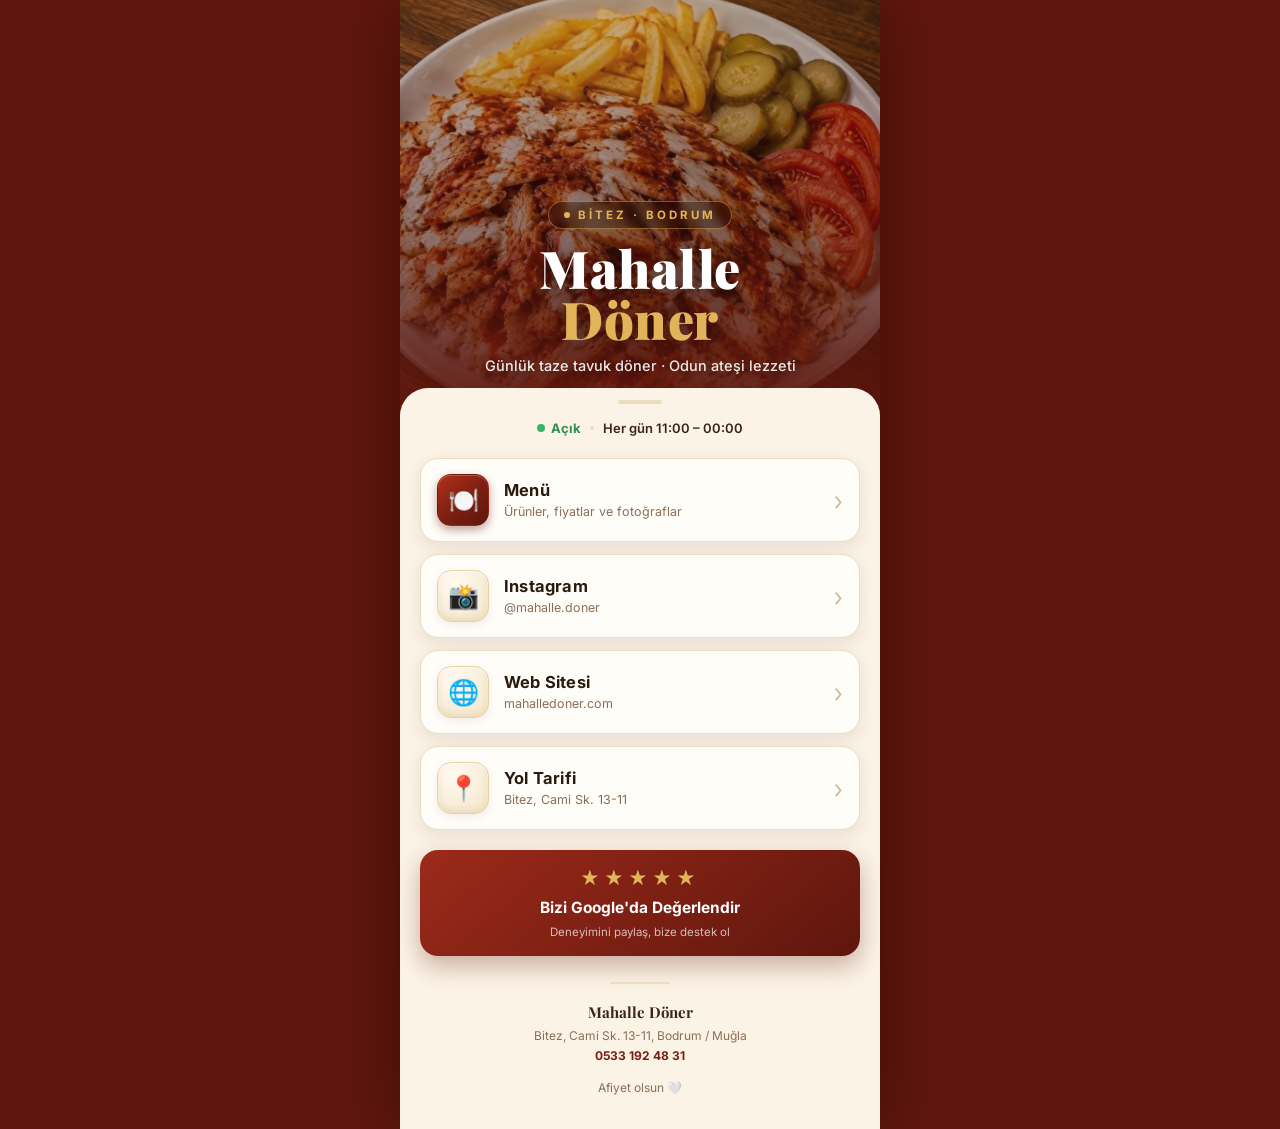
==== commit 756ffa65: "Restyle badges and icon chips: gold-foil tags, enamel icons Replace the flat orange menu tags with g" ====
--- a/index.html
+++ b/index.html
@@ -154,11 +154,16 @@
       width: 52px; height: 52px; flex: 0 0 auto;
       border-radius: 14px;
       display: grid; place-items: center;
-      font-size: 26px;
-      background: radial-gradient(120% 120% at 30% 20%, #fff2dc, var(--cream-2));
-      border: 1px solid var(--line);
-    }
-    .link.menu .ic { background: linear-gradient(140deg, var(--red-soft), var(--red)); border-color: transparent; }
+      font-size: 25px;
+      background: radial-gradient(130% 130% at 32% 22%, #fffaf0, #f0dfbe);
+      border: 1px solid #e6d1a6;
+      box-shadow: inset 0 1px 2px rgba(255,255,255,.9), inset 0 -3px 6px rgba(185,126,31,.14), 0 3px 8px rgba(122,30,18,.08);
+    }
+    .link.menu .ic {
+      background: linear-gradient(140deg, #b23018, var(--red) 55%, var(--red-deep));
+      border-color: transparent;
+      box-shadow: inset 0 1px 0 rgba(255,255,255,.22), 0 4px 10px rgba(95,22,13,.4);
+    }
     .link .tx { flex: 1 1 auto; min-width: 0; }
     .link .tx b { display: block; font-size: 16.5px; font-weight: 700; letter-spacing: .2px; }
     .link .tx small { color: var(--muted); font-size: 12.5px; }
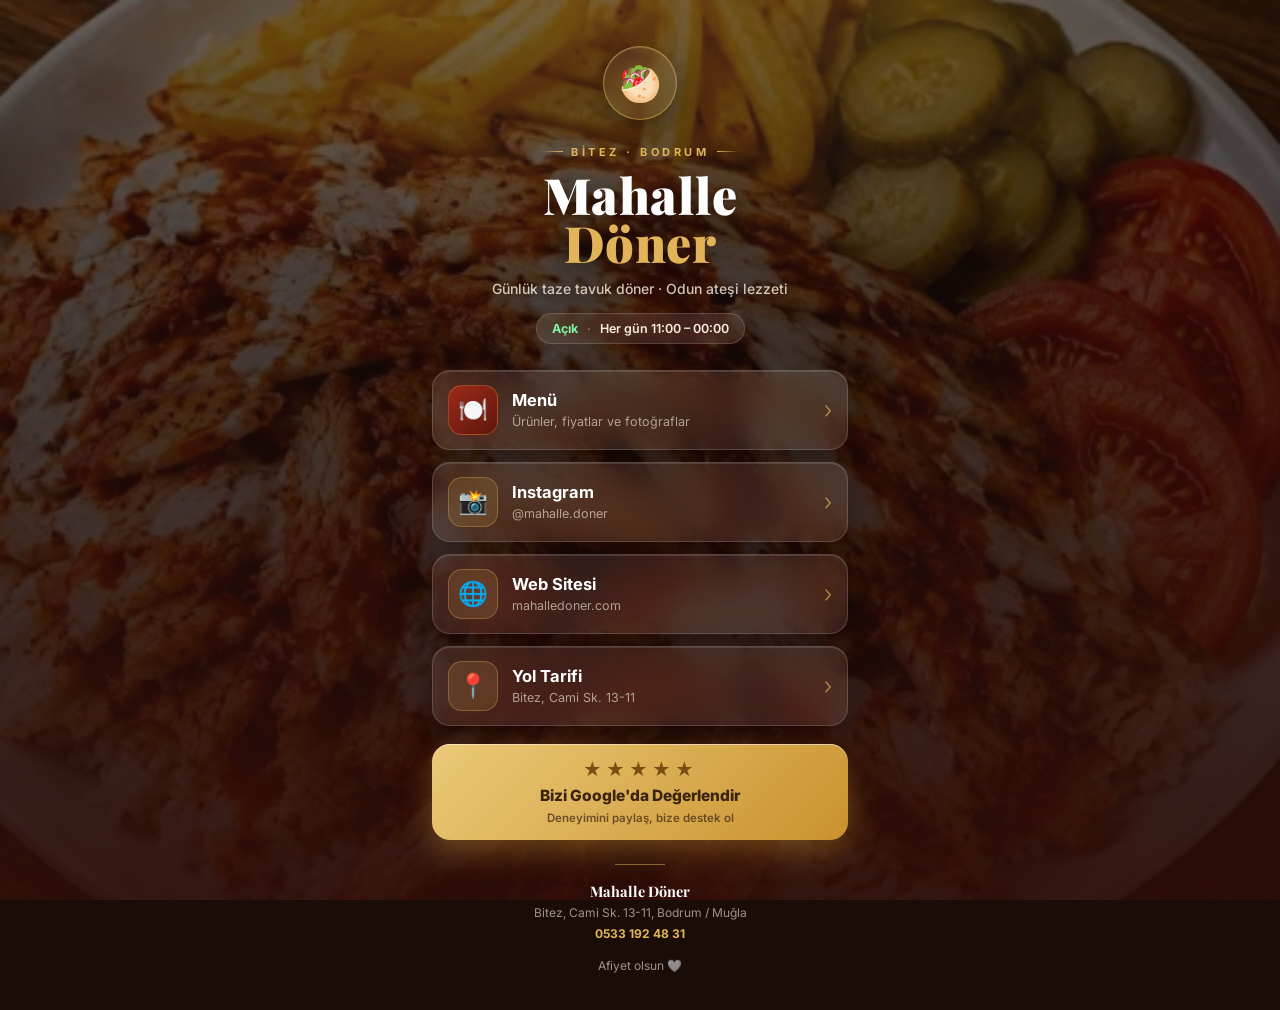
==== commit 8400221f: "Redesign site with full-photo cinematic dark theme Rework both pages onto a fixed full-screen food p" ====
--- a/index.html
+++ b/index.html
@@ -5,24 +5,20 @@
   <meta name="viewport" content="width=device-width, initial-scale=1.0" />
   <title>Mahalle Döner</title>
   <meta name="description" content="Mahalle Döner Bitez, Bodrum — menü, Instagram, web sitesi, yol tarifi ve değerlendirme." />
-  <meta name="theme-color" content="#5f160d" />
+  <meta name="theme-color" content="#1a0d08" />
   <link rel="preconnect" href="https://fonts.googleapis.com" />
   <link rel="preconnect" href="https://fonts.gstatic.com" crossorigin />
   <link href="https://fonts.googleapis.com/css2?family=Playfair+Display:wght@600;700;800;900&family=Inter:wght@400;500;600;700;800&display=swap" rel="stylesheet" />
   <style>
     :root {
-      --red: #7a1e12;
+      --gold: #e2b45a;
+      --gold-deep: #c9922e;
+      --cream: #f7ecdc;
+      --red: #9c2a1a;
       --red-deep: #5f160d;
-      --red-soft: #9c2a1a;
-      --cream: #fbf3e6;
-      --cream-2: #f4e6cf;
-      --brown: #3a2417;
-      --gold: #c9922e;
-      --gold-soft: #e2b45a;
-      --ink: #2b1a10;
-      --muted: #8a6f57;
-      --card: #fffdf8;
-      --line: #ecdcc0;
+      --ink: #1a0d08;
+      --glass: rgba(255,255,255,.085);
+      --glass-brd: rgba(255,255,255,.16);
     }
 
     * { box-sizing: border-box; margin: 0; padding: 0; }
@@ -30,240 +26,227 @@
 
     body {
       font-family: 'Inter', system-ui, -apple-system, sans-serif;
-      color: var(--ink);
-      background: var(--red-deep);
+      color: var(--cream);
+      background: var(--ink);
       -webkit-font-smoothing: antialiased;
       min-height: 100vh;
       overflow-x: hidden;
     }
 
-    .app { max-width: 480px; margin: 0 auto; position: relative; background: var(--cream); min-height: 100vh; box-shadow: 0 0 60px rgba(0,0,0,.35); }
-
-    /* ---------- HERO ---------- */
-    .hero {
-      position: relative;
-      height: 46vh;
-      min-height: 320px;
-      max-height: 420px;
-      background-image:
-        linear-gradient(180deg, rgba(48,14,8,.28) 0%, rgba(60,17,10,.55) 55%, rgba(95,22,13,.96) 100%),
-        url('images/19231583_1785933237082.jpg');
-      background-size: cover;
-      background-position: center 42%;
-      display: flex;
-      flex-direction: column;
-      justify-content: flex-end;
-      align-items: center;
-      text-align: center;
-      padding: 0 24px 40px;
-      overflow: hidden;
-    }
-    .hero::before {
-      /* soft top glow / vignette */
-      content: "";
-      position: absolute; inset: 0;
-      background: radial-gradient(120% 70% at 50% 0%, rgba(226,180,90,.18), transparent 60%);
-      pointer-events: none;
+    /* ---------- Full-screen photo background ---------- */
+    .bg {
+      position: fixed; inset: 0;
+      width: 100%; height: 100%;
+      object-fit: cover;
+      z-index: -2;
+      filter: brightness(.52) saturate(1.12) contrast(1.02);
+      transform-origin: center;
+      animation: kenburns 34s ease-in-out infinite alternate;
+    }
+    .scrim {
+      position: fixed; inset: 0; z-index: -1;
+      background:
+        radial-gradient(110% 60% at 50% 0%, rgba(226,180,90,.16), transparent 52%),
+        linear-gradient(180deg, rgba(26,13,8,.35) 0%, rgba(26,13,8,.6) 40%, rgba(45,12,7,.9) 100%);
+    }
+    .grain {
+      position: fixed; inset: 0; z-index: -1; opacity: .5; pointer-events: none;
+      background-image: url("data:image/svg+xml;utf8,<svg xmlns='http://www.w3.org/2000/svg' width='120' height='120'><filter id='n'><feTurbulence type='fractalNoise' baseFrequency='0.9' numOctaves='2'/></filter><rect width='100%25' height='100%25' filter='url(%23n)' opacity='0.035'/></svg>");
+    }
+
+    /* ---------- Layout ---------- */
+    .app {
+      position: relative; z-index: 1;
+      max-width: 460px; margin: 0 auto;
+      min-height: 100vh;
+      display: flex; flex-direction: column;
+      justify-content: center;
+      padding: 46px 22px 34px;
+    }
+
+    /* ---------- Brand ---------- */
+    .brand { text-align: center; margin-bottom: 26px; }
+    .crest {
+      width: 74px; height: 74px; margin: 0 auto 16px;
+      border-radius: 50%;
+      display: grid; place-items: center;
+      font-size: 34px;
+      background: rgba(255,255,255,.06);
+      border: 1.5px solid rgba(226,180,90,.55);
+      box-shadow: 0 8px 30px rgba(0,0,0,.45), inset 0 1px 0 rgba(255,255,255,.15);
+      backdrop-filter: blur(6px);
+      animation: fadeUp .8s .02s both;
     }
     .badge {
       display: inline-flex; align-items: center; gap: 8px;
-      font-size: 11.5px; letter-spacing: 3px; text-transform: uppercase; font-weight: 700;
-      color: var(--gold-soft);
-      background: rgba(0,0,0,.28);
-      border: 1px solid rgba(226,180,90,.45);
+      font-size: 11px; letter-spacing: 3.5px; text-transform: uppercase; font-weight: 700;
+      color: var(--gold);
+      margin-bottom: 12px;
+      animation: fadeUp .8s .08s both;
+    }
+    .badge .ln { width: 22px; height: 1px; background: linear-gradient(90deg, transparent, var(--gold)); }
+    .badge .ln.r { background: linear-gradient(90deg, var(--gold), transparent); }
+    .brand h1 {
+      font-family: 'Playfair Display', serif;
+      font-weight: 900; font-size: 50px; line-height: .96;
+      color: #fff; letter-spacing: .5px;
+      text-shadow: 0 6px 30px rgba(0,0,0,.6);
+      animation: fadeUp .8s .14s both;
+    }
+    .brand h1 span { color: var(--gold); display: block; }
+    .brand .tagline {
+      margin-top: 13px; font-size: 14px; font-weight: 500;
+      color: rgba(247,236,220,.82);
+      text-shadow: 0 2px 12px rgba(0,0,0,.5);
+      animation: fadeUp .8s .22s both;
+    }
+    .status {
+      display: inline-flex; align-items: center; gap: 9px;
+      margin-top: 16px; padding: 7px 15px;
+      font-size: 12.5px; font-weight: 600;
+      background: var(--glass); border: 1px solid var(--glass-brd);
       border-radius: 999px;
-      padding: 6px 15px;
-      margin-bottom: 14px;
-      backdrop-filter: blur(4px);
-      animation: fadeUp .7s .05s both;
-    }
-    .badge .pin { width: 6px; height: 6px; border-radius: 50%; background: var(--gold-soft); }
-    .hero h1 {
-      font-family: 'Playfair Display', serif;
-      font-weight: 900;
-      font-size: 52px;
-      line-height: .98;
-      color: #fff;
-      letter-spacing: .5px;
-      text-shadow: 0 4px 24px rgba(0,0,0,.5);
-      animation: fadeUp .7s .12s both;
-    }
-    .hero h1 span { color: var(--gold-soft); display: block; }
-    .hero .tagline {
-      margin-top: 12px;
-      font-size: 14.5px; font-weight: 500;
-      color: rgba(255,255,255,.9);
-      text-shadow: 0 2px 10px rgba(0,0,0,.4);
-      animation: fadeUp .7s .2s both;
-    }
-
-    /* ---------- SHEET ---------- */
-    .sheet {
-      position: relative;
-      margin-top: -26px;
-      background: var(--cream);
-      border-radius: 28px 28px 0 0;
-      padding: 26px 20px 30px;
-      z-index: 2;
-    }
-    .sheet::before {
-      content: "";
-      position: absolute; top: 12px; left: 50%; transform: translateX(-50%);
-      width: 44px; height: 4px; border-radius: 999px; background: var(--line);
-    }
-
-    .status {
-      display: flex; align-items: center; justify-content: center; gap: 9px;
-      font-size: 13px; font-weight: 600; color: var(--brown);
-      margin: 6px 0 22px;
-      animation: fadeUp .6s .28s both;
-    }
-    .status .live { display: inline-flex; align-items: center; gap: 6px; color: #2f8f4e; font-weight: 700; }
-    .status .dot { width: 8px; height: 8px; border-radius: 50%; background: #37b567; box-shadow: 0 0 0 0 rgba(55,181,103,.5); animation: pulse 2s infinite; }
-    .status .sep { width: 4px; height: 4px; border-radius: 50%; background: var(--line); }
-
-    /* ---------- LINKS ---------- */
+      -webkit-backdrop-filter: blur(10px); backdrop-filter: blur(10px);
+      animation: fadeUp .8s .28s both;
+    }
+    .status .dot { width: 8px; height: 8px; border-radius: 50%; background: #46d67d; box-shadow: 0 0 0 0 rgba(70,214,125,.5); animation: pulse 2s infinite; }
+    .status .open { color: #7ff0a6; font-weight: 700; }
+    .status .sep { opacity: .4; }
+
+    /* ---------- Glass links ---------- */
     .links { display: flex; flex-direction: column; gap: 12px; }
     .link {
-      position: relative;
-      display: flex; align-items: center; gap: 15px;
-      text-decoration: none; color: var(--ink);
-      background: var(--card);
-      border: 1px solid var(--line);
+      position: relative; overflow: hidden;
+      display: flex; align-items: center; gap: 14px;
+      text-decoration: none; color: var(--cream);
+      background: var(--glass);
+      border: 1px solid var(--glass-brd);
       border-radius: 18px;
-      padding: 15px 16px;
-      box-shadow: 0 6px 18px rgba(58,36,23,.09);
-      overflow: hidden;
-      transition: transform .16s ease, box-shadow .16s ease, border-color .16s ease;
-      animation: fadeUp .55s both;
+      padding: 14px 15px;
+      -webkit-backdrop-filter: blur(16px) saturate(1.3); backdrop-filter: blur(16px) saturate(1.3);
+      box-shadow: 0 10px 34px rgba(0,0,0,.34), inset 0 1px 0 rgba(255,255,255,.12);
+      transition: transform .16s ease, background .16s ease, border-color .16s ease;
+      animation: fadeUp .6s both;
     }
     .link::after {
-      content: ""; position: absolute; left: 0; top: 0; bottom: 0; width: 4px;
-      background: linear-gradient(var(--gold-soft), var(--gold));
+      content: ""; position: absolute; left: 0; top: 0; bottom: 0; width: 3px;
+      background: linear-gradient(var(--gold), var(--gold-deep));
       opacity: 0; transition: opacity .16s ease;
     }
-    .link:hover { transform: translateY(-3px); box-shadow: 0 14px 28px rgba(58,36,23,.16); border-color: #e0cba3; }
+    .link:hover { transform: translateY(-3px); background: rgba(255,255,255,.13); border-color: rgba(226,180,90,.4); }
     .link:hover::after { opacity: 1; }
-    .link:active { transform: scale(.98); }
-    .links .link:nth-child(1) { animation-delay: .34s; }
-    .links .link:nth-child(2) { animation-delay: .40s; }
-    .links .link:nth-child(3) { animation-delay: .46s; }
-    .links .link:nth-child(4) { animation-delay: .52s; }
+    .link:active { transform: scale(.985); }
+    .links .link:nth-child(1){ animation-delay:.34s } .links .link:nth-child(2){ animation-delay:.4s }
+    .links .link:nth-child(3){ animation-delay:.46s } .links .link:nth-child(4){ animation-delay:.52s }
 
     .link .ic {
-      width: 52px; height: 52px; flex: 0 0 auto;
-      border-radius: 14px;
-      display: grid; place-items: center;
-      font-size: 25px;
-      background: radial-gradient(130% 130% at 32% 22%, #fffaf0, #f0dfbe);
-      border: 1px solid #e6d1a6;
-      box-shadow: inset 0 1px 2px rgba(255,255,255,.9), inset 0 -3px 6px rgba(185,126,31,.14), 0 3px 8px rgba(122,30,18,.08);
+      width: 50px; height: 50px; flex: 0 0 auto;
+      border-radius: 14px; display: grid; place-items: center; font-size: 24px;
+      background: rgba(226,180,90,.15);
+      border: 1px solid rgba(226,180,90,.32);
     }
     .link.menu .ic {
-      background: linear-gradient(140deg, #b23018, var(--red) 55%, var(--red-deep));
-      border-color: transparent;
-      box-shadow: inset 0 1px 0 rgba(255,255,255,.22), 0 4px 10px rgba(95,22,13,.4);
+      background: linear-gradient(140deg, var(--red), var(--red-deep));
+      border-color: rgba(226,180,90,.3);
+      box-shadow: 0 4px 14px rgba(95,22,13,.5);
     }
     .link .tx { flex: 1 1 auto; min-width: 0; }
-    .link .tx b { display: block; font-size: 16.5px; font-weight: 700; letter-spacing: .2px; }
-    .link .tx small { color: var(--muted); font-size: 12.5px; }
-    .link .arrow { color: #c7ac82; font-size: 26px; font-weight: 300; flex: 0 0 auto; transition: transform .16s ease; }
+    .link .tx b { display: block; font-size: 16.5px; font-weight: 700; color: #fff; }
+    .link .tx small { color: rgba(247,236,220,.62); font-size: 12.5px; }
+    .link .arrow { color: rgba(226,180,90,.7); font-size: 24px; font-weight: 300; transition: transform .16s ease; }
     .link:hover .arrow { transform: translateX(3px); color: var(--gold); }
 
-    /* ---------- REVIEW ---------- */
+    /* ---------- Review ---------- */
     .review {
-      margin-top: 20px;
-      display: flex; flex-direction: column; align-items: center; gap: 8px;
+      margin-top: 18px;
+      display: flex; flex-direction: column; align-items: center; gap: 6px;
       text-decoration: none;
-      background: linear-gradient(140deg, var(--red-soft), var(--red-deep));
-      color: #fff;
-      border-radius: 18px;
-      padding: 17px 18px;
-      box-shadow: 0 10px 24px rgba(95,22,13,.32);
+      background: linear-gradient(135deg, #ecc978, var(--gold-deep));
+      color: #3a2410;
+      border-radius: 18px; padding: 15px 18px;
+      box-shadow: 0 12px 30px rgba(201,146,46,.4), inset 0 1px 0 rgba(255,255,255,.5);
       transition: transform .16s ease, box-shadow .16s ease;
-      animation: fadeUp .55s .58s both;
-    }
-    .review:hover { transform: translateY(-2px); box-shadow: 0 16px 30px rgba(95,22,13,.4); }
+      animation: fadeUp .6s .58s both;
+    }
+    .review:hover { transform: translateY(-2px); box-shadow: 0 18px 36px rgba(201,146,46,.5); }
     .review:active { transform: scale(.99); }
-    .review .stars { color: var(--gold-soft); letter-spacing: 4px; font-size: 19px; }
-    .review b { font-size: 15.5px; font-weight: 700; }
-    .review small { font-size: 11.5px; color: rgba(255,255,255,.7); }
-
-    /* ---------- FOOTER ---------- */
+    .review .stars { letter-spacing: 4px; font-size: 18px; color: #7a4e12; }
+    .review b { font-size: 15.5px; font-weight: 800; }
+    .review small { font-size: 11.5px; color: rgba(58,36,16,.7); font-weight: 600; }
+
+    /* ---------- Footer ---------- */
     .foot {
-      margin-top: 26px; text-align: center;
-      color: var(--muted); font-size: 12px; line-height: 1.7;
-      animation: fadeUp .6s .64s both;
-    }
-    .foot .divider { width: 60px; height: 2px; background: var(--line); margin: 0 auto 16px; border-radius: 2px; }
-    .foot a { color: var(--red); text-decoration: none; font-weight: 700; }
-    .foot .name { font-family: 'Playfair Display', serif; font-weight: 700; font-size: 15px; color: var(--brown); }
-
-    @keyframes fadeUp { from { opacity: 0; transform: translateY(16px); } to { opacity: 1; transform: translateY(0); } }
-    @keyframes pulse { 0% { box-shadow: 0 0 0 0 rgba(55,181,103,.5); } 70% { box-shadow: 0 0 0 8px rgba(55,181,103,0); } 100% { box-shadow: 0 0 0 0 rgba(55,181,103,0); } }
-
-    @media (prefers-reduced-motion: reduce) {
-      * { animation: none !important; }
-    }
+      margin-top: 24px; text-align: center;
+      color: rgba(247,236,220,.6); font-size: 12px; line-height: 1.7;
+      animation: fadeUp .7s .64s both;
+    }
+    .foot .divider { width: 50px; height: 1px; background: rgba(226,180,90,.5); margin: 0 auto 14px; }
+    .foot a { color: var(--gold); text-decoration: none; font-weight: 700; }
+    .foot .name { font-family: 'Playfair Display', serif; font-weight: 700; font-size: 14.5px; color: #fff; }
+
+    @keyframes kenburns { from { transform: scale(1) translateY(0); } to { transform: scale(1.14) translateY(-2%); } }
+    @keyframes fadeUp { from { opacity: 0; transform: translateY(18px); } to { opacity: 1; transform: translateY(0); } }
+    @keyframes pulse { 0% { box-shadow: 0 0 0 0 rgba(70,214,125,.5); } 70% { box-shadow: 0 0 0 9px rgba(70,214,125,0); } 100% { box-shadow: 0 0 0 0 rgba(70,214,125,0); } }
+    @media (prefers-reduced-motion: reduce) { * { animation: none !important; } }
   </style>
 </head>
 <body>
+  <img class="bg" src="images/19231583_1785933237082.jpg" alt="" aria-hidden="true" />
+  <div class="scrim"></div>
+  <div class="grain"></div>
+
   <div class="app">
-    <!-- HERO -->
-    <header class="hero">
-      <span class="badge"><span class="pin"></span> Bitez · Bodrum</span>
+    <div class="brand">
+      <div class="crest">🥙</div>
+      <div class="badge"><span class="ln"></span> Bitez · Bodrum <span class="ln r"></span></div>
       <h1>Mahalle <span>Döner</span></h1>
       <p class="tagline">Günlük taze tavuk döner · Odun ateşi lezzeti</p>
-    </header>
-
-    <!-- SHEET -->
-    <main class="sheet">
       <div class="status">
-        <span class="live"><span class="dot"></span> Açık</span>
-        <span class="sep"></span>
+        <span class="open"><span class="dot"></span> Açık</span>
+        <span class="sep">·</span>
         <span>Her gün 11:00 – 00:00</span>
       </div>
-
-      <nav class="links">
-        <a class="link menu" href="menu.html">
-          <span class="ic">🍽️</span>
-          <span class="tx"><b>Menü</b><small>Ürünler, fiyatlar ve fotoğraflar</small></span>
-          <span class="arrow">›</span>
-        </a>
-
-        <a class="link" href="https://www.instagram.com/mahalle.doner/" target="_blank" rel="noopener">
-          <span class="ic">📸</span>
-          <span class="tx"><b>Instagram</b><small>@mahalle.doner</small></span>
-          <span class="arrow">›</span>
-        </a>
-
-        <a class="link" href="https://mahalledoner.com/" target="_blank" rel="noopener">
-          <span class="ic">🌐</span>
-          <span class="tx"><b>Web Sitesi</b><small>mahalledoner.com</small></span>
-          <span class="arrow">›</span>
-        </a>
-
-        <a class="link" href="https://www.google.com/maps/place/Mahalle+D%C3%B6ner/@37.0427627,27.377442,17z/data=!4m6!3m5!1s0x14be6d2a2d23bf01:0x50c6f681c5d2893c!8m2!3d37.0427584!4d27.3800169!16s%2Fg%2F11zbx4twwd" target="_blank" rel="noopener">
-          <span class="ic">📍</span>
-          <span class="tx"><b>Yol Tarifi</b><small>Bitez, Cami Sk. 13-11</small></span>
-          <span class="arrow">›</span>
-        </a>
-      </nav>
-
-      <a class="review" href="https://www.google.com/maps/place//data=!4m6!3m5!1s0x14be6d2a2d23bf01:0x50c6f681c5d2893c!8m2!3d37.0427584!4d27.3800169!16s%2Fg%2F11zbx4twwd!9m1!1b1" target="_blank" rel="noopener">
-        <span class="stars">★★★★★</span>
-        <b>Bizi Google'da Değerlendir</b>
-        <small>Deneyimini paylaş, bize destek ol</small>
-      </a>
-
-      <div class="foot">
-        <div class="divider"></div>
-        <div class="name">Mahalle Döner</div>
-        Bitez, Cami Sk. 13-11, Bodrum / Muğla<br />
-        <a href="tel:+905331924831">0533 192 48 31</a>
-        <div style="margin-top:12px;">Afiyet olsun 🤍</div>
-      </div>
-    </main>
+    </div>
+
+    <nav class="links">
+      <a class="link menu" href="menu.html">
+        <span class="ic">🍽️</span>
+        <span class="tx"><b>Menü</b><small>Ürünler, fiyatlar ve fotoğraflar</small></span>
+        <span class="arrow">›</span>
+      </a>
+
+      <a class="link" href="https://www.instagram.com/mahalle.doner/" target="_blank" rel="noopener">
+        <span class="ic">📸</span>
+        <span class="tx"><b>Instagram</b><small>@mahalle.doner</small></span>
+        <span class="arrow">›</span>
+      </a>
+
+      <a class="link" href="https://mahalledoner.com/" target="_blank" rel="noopener">
+        <span class="ic">🌐</span>
+        <span class="tx"><b>Web Sitesi</b><small>mahalledoner.com</small></span>
+        <span class="arrow">›</span>
+      </a>
+
+      <a class="link" href="https://www.google.com/maps/place/Mahalle+D%C3%B6ner/@37.0427627,27.377442,17z/data=!4m6!3m5!1s0x14be6d2a2d23bf01:0x50c6f681c5d2893c!8m2!3d37.0427584!4d27.3800169!16s%2Fg%2F11zbx4twwd" target="_blank" rel="noopener">
+        <span class="ic">📍</span>
+        <span class="tx"><b>Yol Tarifi</b><small>Bitez, Cami Sk. 13-11</small></span>
+        <span class="arrow">›</span>
+      </a>
+    </nav>
+
+    <a class="review" href="https://www.google.com/maps/place//data=!4m6!3m5!1s0x14be6d2a2d23bf01:0x50c6f681c5d2893c!8m2!3d37.0427584!4d27.3800169!16s%2Fg%2F11zbx4twwd!9m1!1b1" target="_blank" rel="noopener">
+      <span class="stars">★★★★★</span>
+      <b>Bizi Google'da Değerlendir</b>
+      <small>Deneyimini paylaş, bize destek ol</small>
+    </a>
+
+    <div class="foot">
+      <div class="divider"></div>
+      <div class="name">Mahalle Döner</div>
+      Bitez, Cami Sk. 13-11, Bodrum / Muğla<br />
+      <a href="tel:+905331924831">0533 192 48 31</a>
+      <div style="margin-top:12px;">Afiyet olsun 🤍</div>
+    </div>
   </div>
 </body>
 </html>
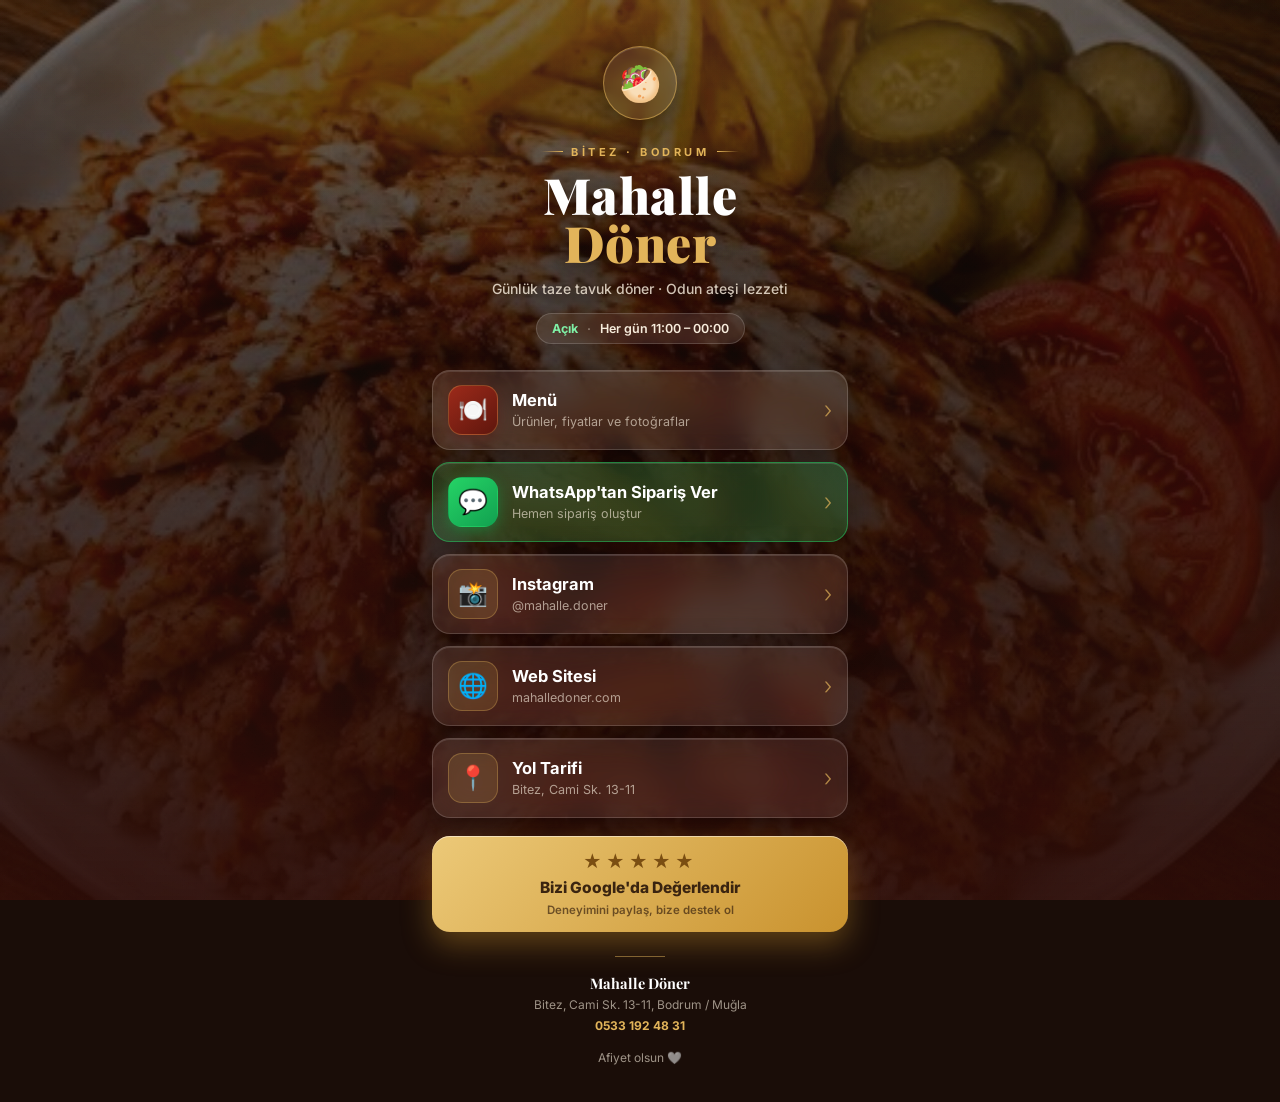
==== commit fed4a9a2: "Update menu to new price list and add WhatsApp order button Rewrite menu.html with the current items" ====
--- a/index.html
+++ b/index.html
@@ -137,7 +137,7 @@
     .link:hover::after { opacity: 1; }
     .link:active { transform: scale(.985); }
     .links .link:nth-child(1){ animation-delay:.34s } .links .link:nth-child(2){ animation-delay:.4s }
-    .links .link:nth-child(3){ animation-delay:.46s } .links .link:nth-child(4){ animation-delay:.52s }
+    .links .link:nth-child(3){ animation-delay:.46s } .links .link:nth-child(4){ animation-delay:.52s } .links .link:nth-child(5){ animation-delay:.58s }
 
     .link .ic {
       width: 50px; height: 50px; flex: 0 0 auto;
@@ -150,6 +150,10 @@
       border-color: rgba(226,180,90,.3);
       box-shadow: 0 4px 14px rgba(95,22,13,.5);
     }
+    .link.wa { background: linear-gradient(135deg, rgba(37,211,102,.2), rgba(18,161,80,.28)); border-color: rgba(37,211,102,.5); }
+    .link.wa:hover { background: linear-gradient(135deg, rgba(37,211,102,.3), rgba(18,161,80,.38)); border-color: rgba(37,211,102,.75); }
+    .link.wa::after { background: linear-gradient(#3ff07f, #12a150); }
+    .link.wa .ic { background: linear-gradient(140deg, #25d366, #12a150); border-color: transparent; box-shadow: 0 4px 14px rgba(18,161,80,.5); }
     .link .tx { flex: 1 1 auto; min-width: 0; }
     .link .tx b { display: block; font-size: 16.5px; font-weight: 700; color: #fff; }
     .link .tx small { color: rgba(247,236,220,.62); font-size: 12.5px; }
@@ -215,6 +219,12 @@
         <span class="arrow">›</span>
       </a>
 
+      <a class="link wa" href="https://wa.me/905331924831?text=Merhaba!%20Mahalle%20D%C3%B6ner'e%20sipari%C5%9F%20vermek%20istiyorum%20%F0%9F%8C%AF" target="_blank" rel="noopener">
+        <span class="ic">💬</span>
+        <span class="tx"><b>WhatsApp'tan Sipariş Ver</b><small>Hemen sipariş oluştur</small></span>
+        <span class="arrow">›</span>
+      </a>
+
       <a class="link" href="https://www.instagram.com/mahalle.doner/" target="_blank" rel="noopener">
         <span class="ic">📸</span>
         <span class="tx"><b>Instagram</b><small>@mahalle.doner</small></span>
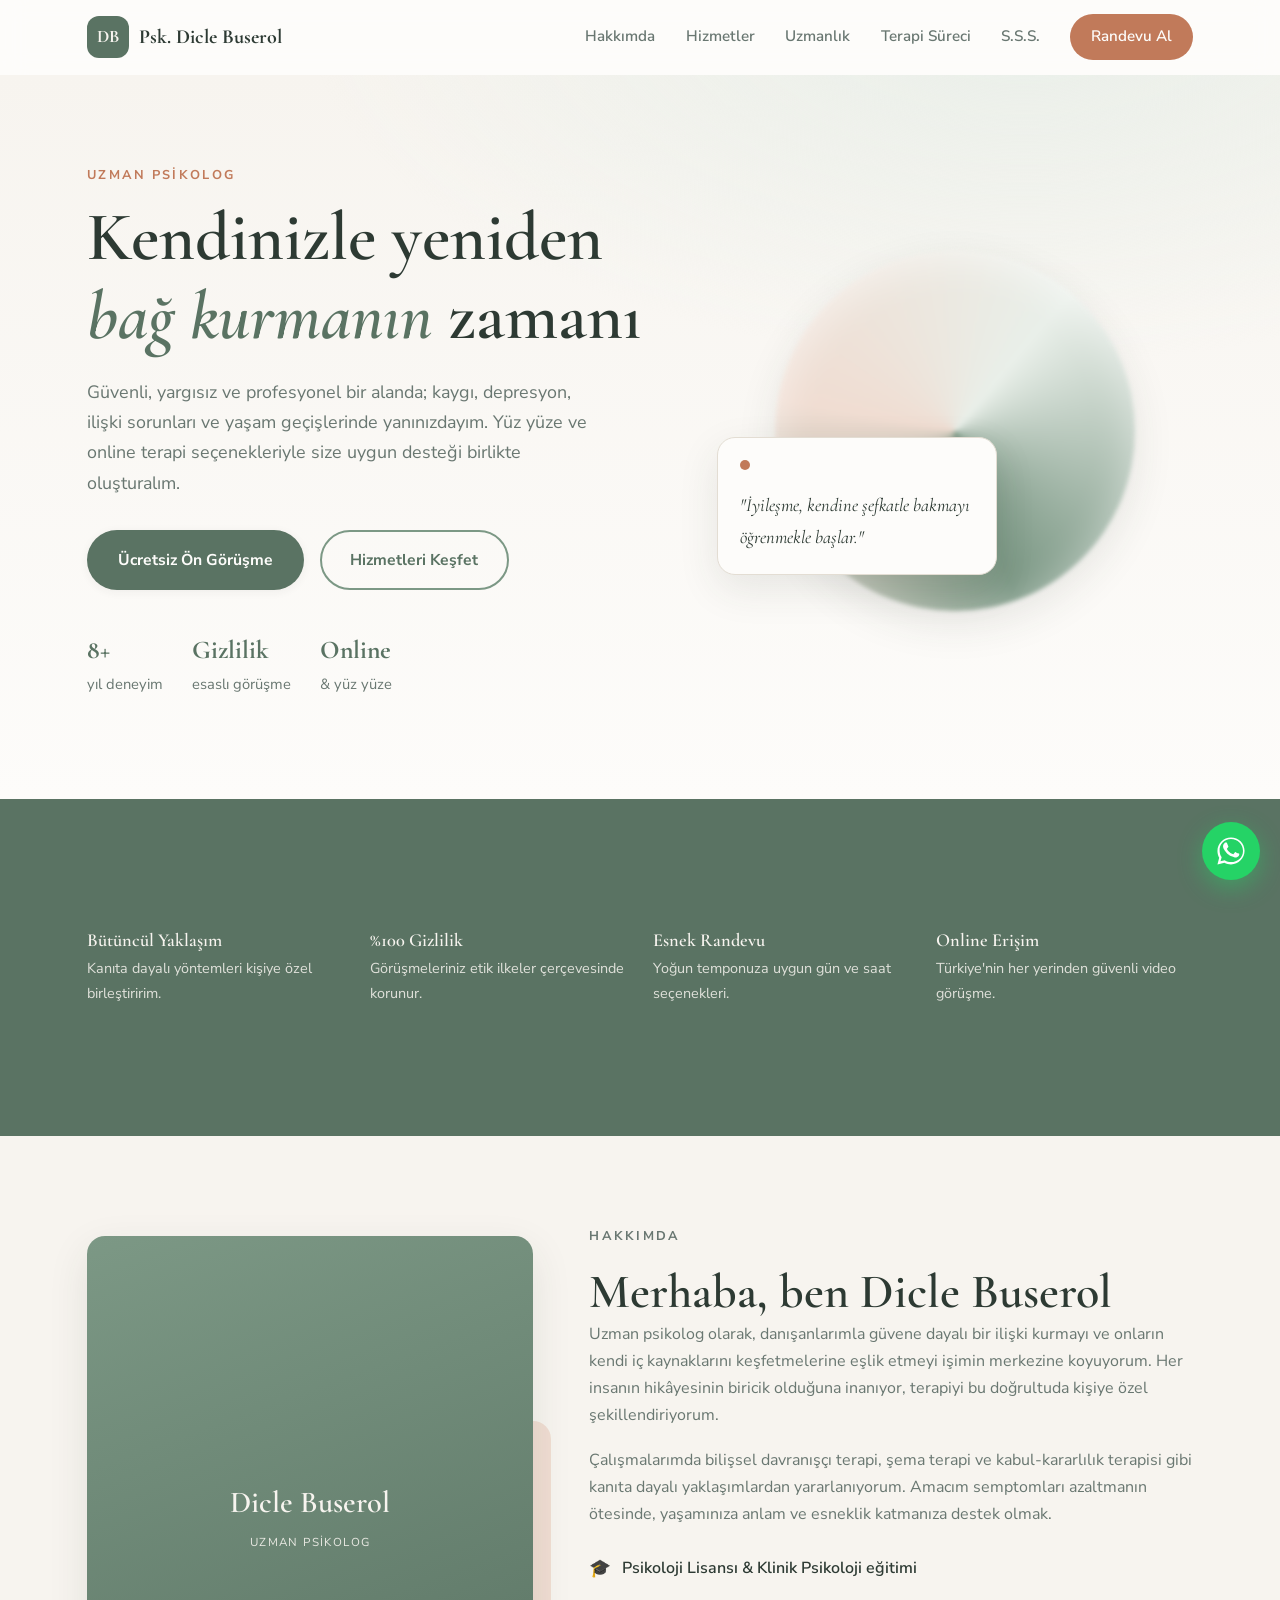
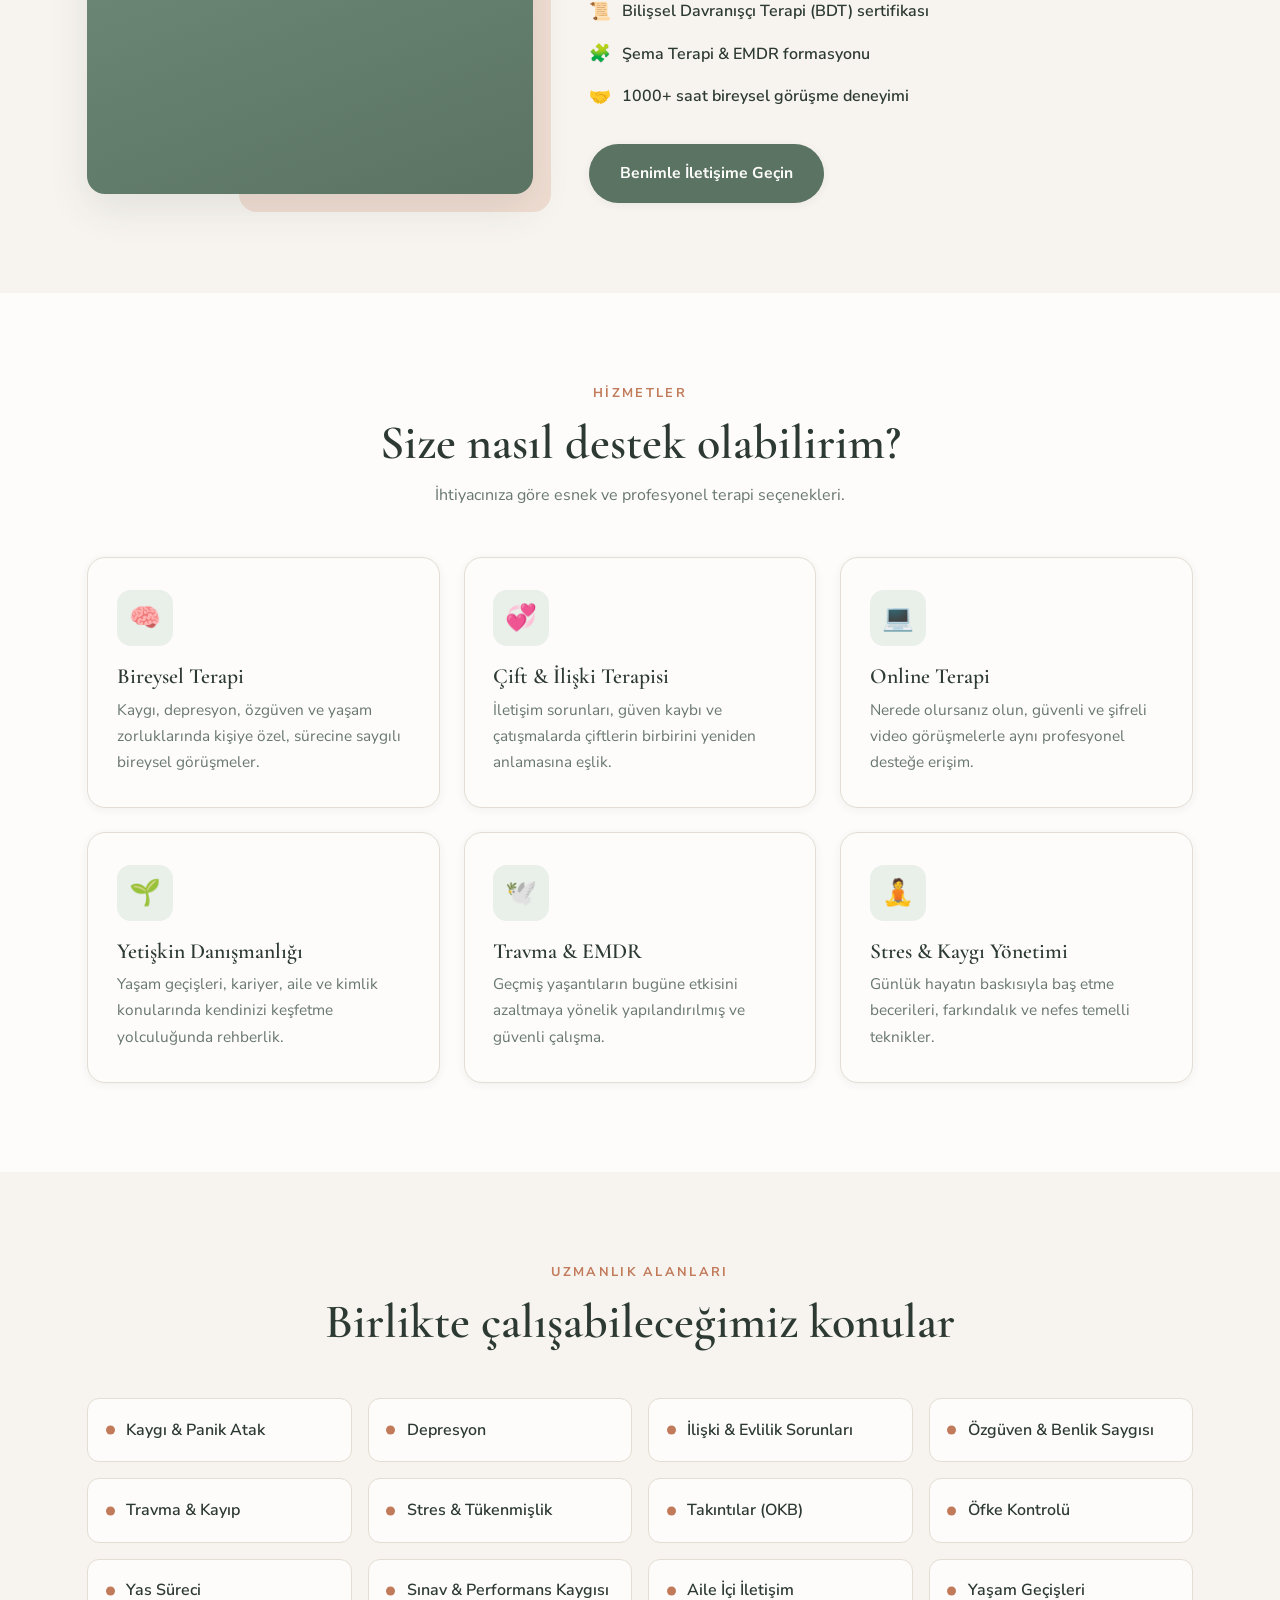
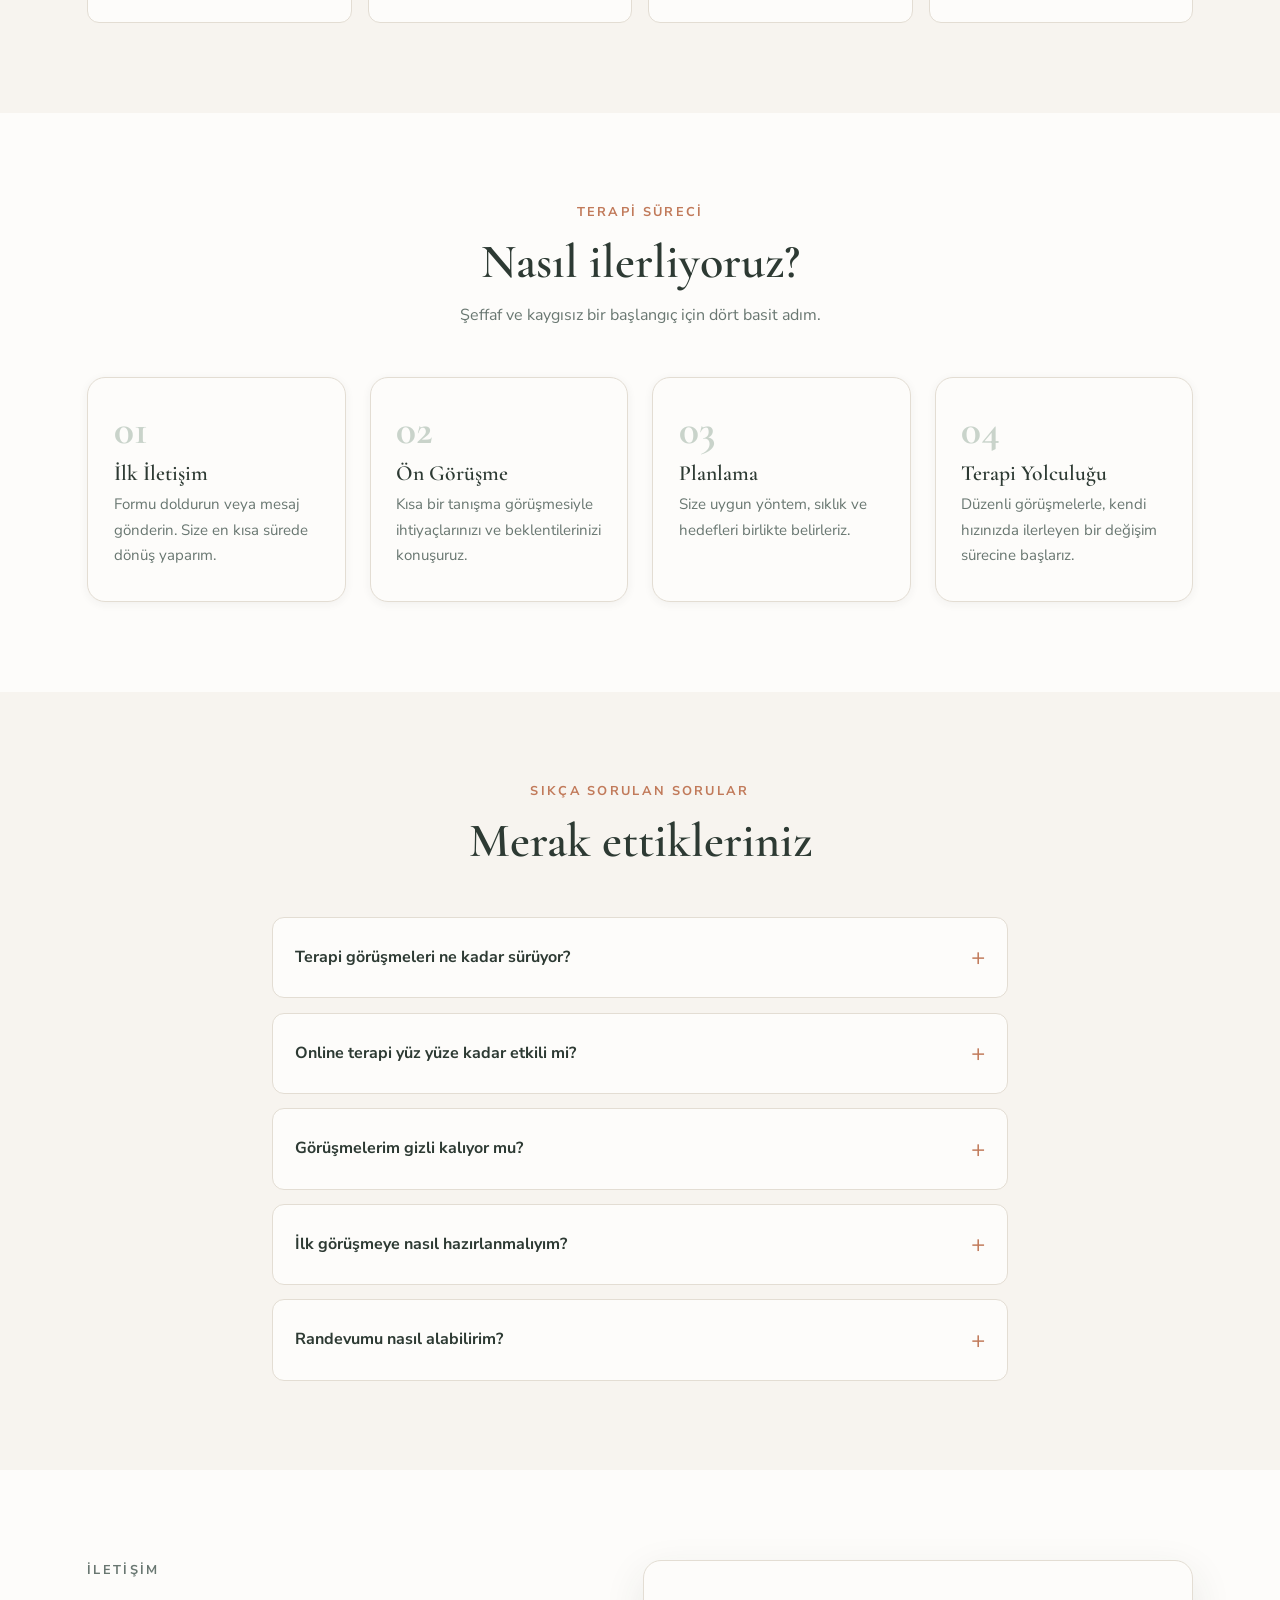
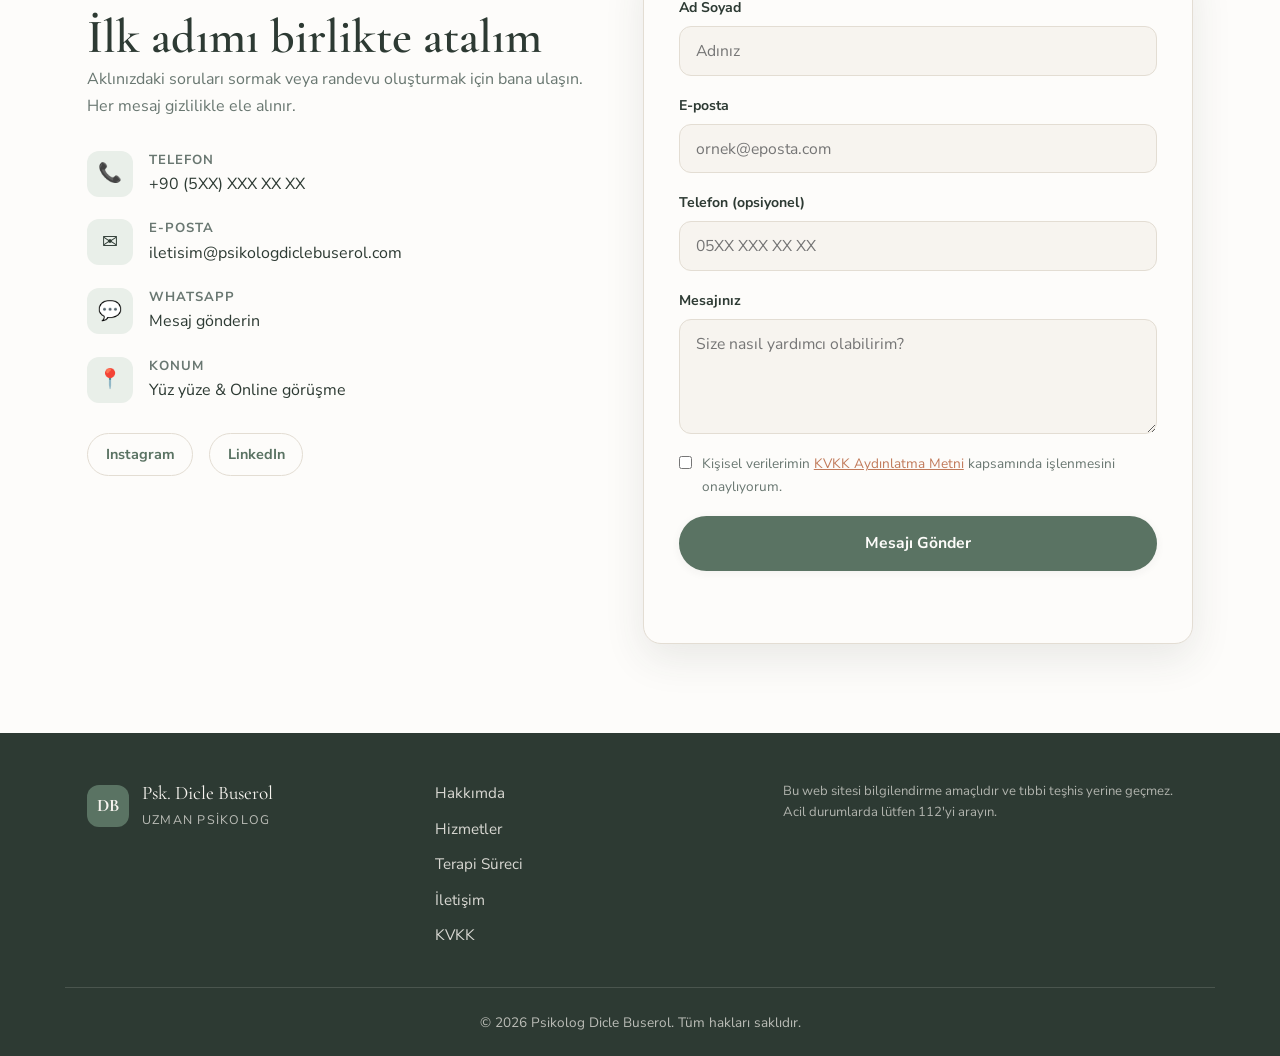
==== commit 67c8e7f8: "Build professional psychologist website for psikologdiclebuserol.com Replace placeholder page with a" ====
--- a/index.html
+++ b/index.html
@@ -3,260 +3,380 @@
 <head>
   <meta charset="UTF-8" />
   <meta name="viewport" content="width=device-width, initial-scale=1.0" />
-  <title>Mahalle Döner</title>
-  <meta name="description" content="Mahalle Döner Bitez, Bodrum — menü, Instagram, web sitesi, yol tarifi ve değerlendirme." />
-  <meta name="theme-color" content="#1a0d08" />
+  <title>Psikolog Dicle Buserol | Uzman Psikolog & Online Terapi</title>
+  <meta name="description" content="Uzman Psikolog Dicle Buserol ile bireysel terapi, çift terapisi ve online danışmanlık. Kaygı, depresyon, ilişki sorunları ve travma konularında profesyonel psikolojik destek." />
+  <meta name="keywords" content="psikolog, uzman psikolog, online terapi, bireysel terapi, çift terapisi, kaygı, depresyon, psikolojik danışmanlık, Dicle Buserol" />
+  <meta name="author" content="Dicle Buserol" />
+  <meta name="robots" content="index, follow" />
+  <link rel="canonical" href="https://psikologdiclebuserol.com/" />
+
+  <!-- Open Graph -->
+  <meta property="og:type" content="website" />
+  <meta property="og:locale" content="tr_TR" />
+  <meta property="og:site_name" content="Psikolog Dicle Buserol" />
+  <meta property="og:title" content="Psikolog Dicle Buserol | Uzman Psikolog & Online Terapi" />
+  <meta property="og:description" content="Bireysel terapi, çift terapisi ve online psikolojik danışmanlık. Profesyonel ve güvenli bir alanda ruh sağlığınıza destek." />
+  <meta property="og:url" content="https://psikologdiclebuserol.com/" />
+  <meta property="og:image" content="https://psikologdiclebuserol.com/og-image.png" />
+
+  <!-- Twitter -->
+  <meta name="twitter:card" content="summary_large_image" />
+  <meta name="twitter:title" content="Psikolog Dicle Buserol | Uzman Psikolog & Online Terapi" />
+  <meta name="twitter:description" content="Bireysel terapi, çift terapisi ve online psikolojik danışmanlık." />
+  <meta name="twitter:image" content="https://psikologdiclebuserol.com/og-image.png" />
+
+  <meta name="theme-color" content="#5a7363" />
+
+  <!-- Favicon (inline SVG) -->
+  <link rel="icon" href="data:image/svg+xml,%3Csvg xmlns='http://www.w3.org/2000/svg' viewBox='0 0 100 100'%3E%3Crect width='100' height='100' rx='22' fill='%235a7363'/%3E%3Ctext x='50' y='68' font-size='58' font-family='Georgia,serif' fill='%23f7f4ef' text-anchor='middle'%3EDB%3C/text%3E%3C/svg%3E" />
+
   <link rel="preconnect" href="https://fonts.googleapis.com" />
   <link rel="preconnect" href="https://fonts.gstatic.com" crossorigin />
-  <link href="https://fonts.googleapis.com/css2?family=Playfair+Display:wght@600;700;800;900&family=Inter:wght@400;500;600;700;800&display=swap" rel="stylesheet" />
-  <style>
-    :root {
-      --gold: #e2b45a;
-      --gold-deep: #c9922e;
-      --cream: #f7ecdc;
-      --red: #9c2a1a;
-      --red-deep: #5f160d;
-      --ink: #1a0d08;
-      --glass: rgba(255,255,255,.085);
-      --glass-brd: rgba(255,255,255,.16);
-    }
-
-    * { box-sizing: border-box; margin: 0; padding: 0; }
-    html { scroll-behavior: smooth; }
-
-    body {
-      font-family: 'Inter', system-ui, -apple-system, sans-serif;
-      color: var(--cream);
-      background: var(--ink);
-      -webkit-font-smoothing: antialiased;
-      min-height: 100vh;
-      overflow-x: hidden;
-    }
-
-    /* ---------- Full-screen photo background ---------- */
-    .bg {
-      position: fixed; inset: 0;
-      width: 100%; height: 100%;
-      object-fit: cover;
-      z-index: -2;
-      filter: brightness(.52) saturate(1.12) contrast(1.02);
-      transform-origin: center;
-      animation: kenburns 34s ease-in-out infinite alternate;
-    }
-    .scrim {
-      position: fixed; inset: 0; z-index: -1;
-      background:
-        radial-gradient(110% 60% at 50% 0%, rgba(226,180,90,.16), transparent 52%),
-        linear-gradient(180deg, rgba(26,13,8,.35) 0%, rgba(26,13,8,.6) 40%, rgba(45,12,7,.9) 100%);
-    }
-    .grain {
-      position: fixed; inset: 0; z-index: -1; opacity: .5; pointer-events: none;
-      background-image: url("data:image/svg+xml;utf8,<svg xmlns='http://www.w3.org/2000/svg' width='120' height='120'><filter id='n'><feTurbulence type='fractalNoise' baseFrequency='0.9' numOctaves='2'/></filter><rect width='100%25' height='100%25' filter='url(%23n)' opacity='0.035'/></svg>");
-    }
-
-    /* ---------- Layout ---------- */
-    .app {
-      position: relative; z-index: 1;
-      max-width: 460px; margin: 0 auto;
-      min-height: 100vh;
-      display: flex; flex-direction: column;
-      justify-content: center;
-      padding: 46px 22px 34px;
-    }
-
-    /* ---------- Brand ---------- */
-    .brand { text-align: center; margin-bottom: 26px; }
-    .crest {
-      width: 74px; height: 74px; margin: 0 auto 16px;
-      border-radius: 50%;
-      display: grid; place-items: center;
-      font-size: 34px;
-      background: rgba(255,255,255,.06);
-      border: 1.5px solid rgba(226,180,90,.55);
-      box-shadow: 0 8px 30px rgba(0,0,0,.45), inset 0 1px 0 rgba(255,255,255,.15);
-      backdrop-filter: blur(6px);
-      animation: fadeUp .8s .02s both;
-    }
-    .badge {
-      display: inline-flex; align-items: center; gap: 8px;
-      font-size: 11px; letter-spacing: 3.5px; text-transform: uppercase; font-weight: 700;
-      color: var(--gold);
-      margin-bottom: 12px;
-      animation: fadeUp .8s .08s both;
-    }
-    .badge .ln { width: 22px; height: 1px; background: linear-gradient(90deg, transparent, var(--gold)); }
-    .badge .ln.r { background: linear-gradient(90deg, var(--gold), transparent); }
-    .brand h1 {
-      font-family: 'Playfair Display', serif;
-      font-weight: 900; font-size: 50px; line-height: .96;
-      color: #fff; letter-spacing: .5px;
-      text-shadow: 0 6px 30px rgba(0,0,0,.6);
-      animation: fadeUp .8s .14s both;
-    }
-    .brand h1 span { color: var(--gold); display: block; }
-    .brand .tagline {
-      margin-top: 13px; font-size: 14px; font-weight: 500;
-      color: rgba(247,236,220,.82);
-      text-shadow: 0 2px 12px rgba(0,0,0,.5);
-      animation: fadeUp .8s .22s both;
-    }
-    .status {
-      display: inline-flex; align-items: center; gap: 9px;
-      margin-top: 16px; padding: 7px 15px;
-      font-size: 12.5px; font-weight: 600;
-      background: var(--glass); border: 1px solid var(--glass-brd);
-      border-radius: 999px;
-      -webkit-backdrop-filter: blur(10px); backdrop-filter: blur(10px);
-      animation: fadeUp .8s .28s both;
-    }
-    .status .dot { width: 8px; height: 8px; border-radius: 50%; background: #46d67d; box-shadow: 0 0 0 0 rgba(70,214,125,.5); animation: pulse 2s infinite; }
-    .status .open { color: #7ff0a6; font-weight: 700; }
-    .status .sep { opacity: .4; }
-
-    /* ---------- Glass links ---------- */
-    .links { display: flex; flex-direction: column; gap: 12px; }
-    .link {
-      position: relative; overflow: hidden;
-      display: flex; align-items: center; gap: 14px;
-      text-decoration: none; color: var(--cream);
-      background: var(--glass);
-      border: 1px solid var(--glass-brd);
-      border-radius: 18px;
-      padding: 14px 15px;
-      -webkit-backdrop-filter: blur(16px) saturate(1.3); backdrop-filter: blur(16px) saturate(1.3);
-      box-shadow: 0 10px 34px rgba(0,0,0,.34), inset 0 1px 0 rgba(255,255,255,.12);
-      transition: transform .16s ease, background .16s ease, border-color .16s ease;
-      animation: fadeUp .6s both;
-    }
-    .link::after {
-      content: ""; position: absolute; left: 0; top: 0; bottom: 0; width: 3px;
-      background: linear-gradient(var(--gold), var(--gold-deep));
-      opacity: 0; transition: opacity .16s ease;
-    }
-    .link:hover { transform: translateY(-3px); background: rgba(255,255,255,.13); border-color: rgba(226,180,90,.4); }
-    .link:hover::after { opacity: 1; }
-    .link:active { transform: scale(.985); }
-    .links .link:nth-child(1){ animation-delay:.34s } .links .link:nth-child(2){ animation-delay:.4s }
-    .links .link:nth-child(3){ animation-delay:.46s } .links .link:nth-child(4){ animation-delay:.52s } .links .link:nth-child(5){ animation-delay:.58s }
-
-    .link .ic {
-      width: 50px; height: 50px; flex: 0 0 auto;
-      border-radius: 14px; display: grid; place-items: center; font-size: 24px;
-      background: rgba(226,180,90,.15);
-      border: 1px solid rgba(226,180,90,.32);
-    }
-    .link.menu .ic {
-      background: linear-gradient(140deg, var(--red), var(--red-deep));
-      border-color: rgba(226,180,90,.3);
-      box-shadow: 0 4px 14px rgba(95,22,13,.5);
-    }
-    .link.wa { background: linear-gradient(135deg, rgba(37,211,102,.2), rgba(18,161,80,.28)); border-color: rgba(37,211,102,.5); }
-    .link.wa:hover { background: linear-gradient(135deg, rgba(37,211,102,.3), rgba(18,161,80,.38)); border-color: rgba(37,211,102,.75); }
-    .link.wa::after { background: linear-gradient(#3ff07f, #12a150); }
-    .link.wa .ic { background: linear-gradient(140deg, #25d366, #12a150); border-color: transparent; box-shadow: 0 4px 14px rgba(18,161,80,.5); }
-    .link .tx { flex: 1 1 auto; min-width: 0; }
-    .link .tx b { display: block; font-size: 16.5px; font-weight: 700; color: #fff; }
-    .link .tx small { color: rgba(247,236,220,.62); font-size: 12.5px; }
-    .link .arrow { color: rgba(226,180,90,.7); font-size: 24px; font-weight: 300; transition: transform .16s ease; }
-    .link:hover .arrow { transform: translateX(3px); color: var(--gold); }
-
-    /* ---------- Review ---------- */
-    .review {
-      margin-top: 18px;
-      display: flex; flex-direction: column; align-items: center; gap: 6px;
-      text-decoration: none;
-      background: linear-gradient(135deg, #ecc978, var(--gold-deep));
-      color: #3a2410;
-      border-radius: 18px; padding: 15px 18px;
-      box-shadow: 0 12px 30px rgba(201,146,46,.4), inset 0 1px 0 rgba(255,255,255,.5);
-      transition: transform .16s ease, box-shadow .16s ease;
-      animation: fadeUp .6s .58s both;
-    }
-    .review:hover { transform: translateY(-2px); box-shadow: 0 18px 36px rgba(201,146,46,.5); }
-    .review:active { transform: scale(.99); }
-    .review .stars { letter-spacing: 4px; font-size: 18px; color: #7a4e12; }
-    .review b { font-size: 15.5px; font-weight: 800; }
-    .review small { font-size: 11.5px; color: rgba(58,36,16,.7); font-weight: 600; }
-
-    /* ---------- Footer ---------- */
-    .foot {
-      margin-top: 24px; text-align: center;
-      color: rgba(247,236,220,.6); font-size: 12px; line-height: 1.7;
-      animation: fadeUp .7s .64s both;
-    }
-    .foot .divider { width: 50px; height: 1px; background: rgba(226,180,90,.5); margin: 0 auto 14px; }
-    .foot a { color: var(--gold); text-decoration: none; font-weight: 700; }
-    .foot .name { font-family: 'Playfair Display', serif; font-weight: 700; font-size: 14.5px; color: #fff; }
-
-    @keyframes kenburns { from { transform: scale(1) translateY(0); } to { transform: scale(1.14) translateY(-2%); } }
-    @keyframes fadeUp { from { opacity: 0; transform: translateY(18px); } to { opacity: 1; transform: translateY(0); } }
-    @keyframes pulse { 0% { box-shadow: 0 0 0 0 rgba(70,214,125,.5); } 70% { box-shadow: 0 0 0 9px rgba(70,214,125,0); } 100% { box-shadow: 0 0 0 0 rgba(70,214,125,0); } }
-    @media (prefers-reduced-motion: reduce) { * { animation: none !important; } }
-  </style>
+  <link href="https://fonts.googleapis.com/css2?family=Cormorant+Garamond:wght@500;600;700&family=Nunito+Sans:wght@300;400;600;700&display=swap" rel="stylesheet" />
+  <link rel="stylesheet" href="styles.css" />
+  <noscript><style>.reveal{opacity:1!important;transform:none!important}</style></noscript>
+
+  <!-- Structured Data -->
+  <script type="application/ld+json">
+  {
+    "@context": "https://schema.org",
+    "@type": "Psychologist",
+    "name": "Dicle Buserol",
+    "description": "Uzman Psikolog. Bireysel terapi, çift terapisi ve online psikolojik danışmanlık hizmetleri.",
+    "url": "https://psikologdiclebuserol.com",
+    "image": "https://psikologdiclebuserol.com/og-image.png",
+    "priceRange": "$$",
+    "areaServed": "TR",
+    "knowsLanguage": ["tr"],
+    "medicalSpecialty": "Psychiatric",
+    "availableService": [
+      { "@type": "MedicalTherapy", "name": "Bireysel Terapi" },
+      { "@type": "MedicalTherapy", "name": "Çift ve İlişki Terapisi" },
+      { "@type": "MedicalTherapy", "name": "Online Terapi" }
+    ]
+  }
+  </script>
 </head>
 <body>
-  <img class="bg" src="images/19231583_1785933237082.jpg" alt="" aria-hidden="true" />
-  <div class="scrim"></div>
-  <div class="grain"></div>
-
-  <div class="app">
-    <div class="brand">
-      <div class="crest">🥙</div>
-      <div class="badge"><span class="ln"></span> Bitez · Bodrum <span class="ln r"></span></div>
-      <h1>Mahalle <span>Döner</span></h1>
-      <p class="tagline">Günlük taze tavuk döner · Odun ateşi lezzeti</p>
-      <div class="status">
-        <span class="open"><span class="dot"></span> Açık</span>
-        <span class="sep">·</span>
-        <span>Her gün 11:00 – 00:00</span>
-      </div>
+  <a class="skip-link" href="#main">İçeriğe geç</a>
+
+  <!-- Header -->
+  <header class="site-header" id="header">
+    <div class="container header-inner">
+      <a href="#hero" class="logo" aria-label="Ana sayfa">
+        <span class="logo-mark">DB</span>
+        <span class="logo-text">Psk. Dicle Buserol</span>
+      </a>
+      <nav class="nav" id="nav" aria-label="Ana menü">
+        <a href="#hakkimda">Hakkımda</a>
+        <a href="#hizmetler">Hizmetler</a>
+        <a href="#alanlar">Uzmanlık</a>
+        <a href="#surec">Terapi Süreci</a>
+        <a href="#sss">S.S.S.</a>
+        <a href="#iletisim" class="nav-cta">Randevu Al</a>
+      </nav>
+      <button class="nav-toggle" id="navToggle" aria-label="Menüyü aç" aria-expanded="false">
+        <span></span><span></span><span></span>
+      </button>
     </div>
-
-    <nav class="links">
-      <a class="link menu" href="menu.html">
-        <span class="ic">🍽️</span>
-        <span class="tx"><b>Menü</b><small>Ürünler, fiyatlar ve fotoğraflar</small></span>
-        <span class="arrow">›</span>
-      </a>
-
-      <a class="link wa" href="https://wa.me/905331924831?text=Merhaba!%20Mahalle%20D%C3%B6ner'e%20sipari%C5%9F%20vermek%20istiyorum%20%F0%9F%8C%AF" target="_blank" rel="noopener">
-        <span class="ic">💬</span>
-        <span class="tx"><b>WhatsApp'tan Sipariş Ver</b><small>Hemen sipariş oluştur</small></span>
-        <span class="arrow">›</span>
-      </a>
-
-      <a class="link" href="https://www.instagram.com/mahalle.doner/" target="_blank" rel="noopener">
-        <span class="ic">📸</span>
-        <span class="tx"><b>Instagram</b><small>@mahalle.doner</small></span>
-        <span class="arrow">›</span>
-      </a>
-
-      <a class="link" href="https://mahalledoner.com/" target="_blank" rel="noopener">
-        <span class="ic">🌐</span>
-        <span class="tx"><b>Web Sitesi</b><small>mahalledoner.com</small></span>
-        <span class="arrow">›</span>
-      </a>
-
-      <a class="link" href="https://www.google.com/maps/place/Mahalle+D%C3%B6ner/@37.0427627,27.377442,17z/data=!4m6!3m5!1s0x14be6d2a2d23bf01:0x50c6f681c5d2893c!8m2!3d37.0427584!4d27.3800169!16s%2Fg%2F11zbx4twwd" target="_blank" rel="noopener">
-        <span class="ic">📍</span>
-        <span class="tx"><b>Yol Tarifi</b><small>Bitez, Cami Sk. 13-11</small></span>
-        <span class="arrow">›</span>
-      </a>
-    </nav>
-
-    <a class="review" href="https://www.google.com/maps/place//data=!4m6!3m5!1s0x14be6d2a2d23bf01:0x50c6f681c5d2893c!8m2!3d37.0427584!4d27.3800169!16s%2Fg%2F11zbx4twwd!9m1!1b1" target="_blank" rel="noopener">
-      <span class="stars">★★★★★</span>
-      <b>Bizi Google'da Değerlendir</b>
-      <small>Deneyimini paylaş, bize destek ol</small>
-    </a>
-
-    <div class="foot">
-      <div class="divider"></div>
-      <div class="name">Mahalle Döner</div>
-      Bitez, Cami Sk. 13-11, Bodrum / Muğla<br />
-      <a href="tel:+905331924831">0533 192 48 31</a>
-      <div style="margin-top:12px;">Afiyet olsun 🤍</div>
+  </header>
+
+  <main id="main">
+    <!-- Hero -->
+    <section class="hero" id="hero">
+      <div class="container hero-inner">
+        <div class="hero-content reveal">
+          <p class="eyebrow">Uzman Psikolog</p>
+          <h1>Kendinizle yeniden<br /><em>bağ kurmanın</em> zamanı</h1>
+          <p class="hero-lead">
+            Güvenli, yargısız ve profesyonel bir alanda; kaygı, depresyon, ilişki
+            sorunları ve yaşam geçişlerinde yanınızdayım. Yüz yüze ve online terapi
+            seçenekleriyle size uygun desteği birlikte oluşturalım.
+          </p>
+          <div class="hero-actions">
+            <a href="#iletisim" class="btn btn-primary">Ücretsiz Ön Görüşme</a>
+            <a href="#hizmetler" class="btn btn-ghost">Hizmetleri Keşfet</a>
+          </div>
+          <ul class="hero-badges">
+            <li><strong>8+</strong> yıl deneyim</li>
+            <li><strong>Gizlilik</strong> esaslı görüşme</li>
+            <li><strong>Online</strong> & yüz yüze</li>
+          </ul>
+        </div>
+        <div class="hero-visual reveal" aria-hidden="true">
+          <div class="hero-orb"></div>
+          <div class="hero-card">
+            <span class="hero-card-dot"></span>
+            <p>"İyileşme, kendine şefkatle bakmayı öğrenmekle başlar."</p>
+          </div>
+        </div>
+      </div>
+    </section>
+
+    <!-- Trust strip -->
+    <section class="trust">
+      <div class="container trust-inner">
+        <div class="trust-item"><h3>Bütüncül Yaklaşım</h3><p>Kanıta dayalı yöntemleri kişiye özel birleştiririm.</p></div>
+        <div class="trust-item"><h3>%100 Gizlilik</h3><p>Görüşmeleriniz etik ilkeler çerçevesinde korunur.</p></div>
+        <div class="trust-item"><h3>Esnek Randevu</h3><p>Yoğun temponuza uygun gün ve saat seçenekleri.</p></div>
+        <div class="trust-item"><h3>Online Erişim</h3><p>Türkiye'nin her yerinden güvenli video görüşme.</p></div>
+      </div>
+    </section>
+
+    <!-- Hakkımda -->
+    <section class="about" id="hakkimda">
+      <div class="container about-inner">
+        <div class="about-visual reveal" aria-hidden="true">
+          <div class="about-photo">
+            <span>Dicle Buserol</span>
+            <small>Uzman Psikolog</small>
+          </div>
+          <div class="about-accent"></div>
+        </div>
+        <div class="about-content reveal">
+          <p class="eyebrow">Hakkımda</p>
+          <h2>Merhaba, ben Dicle Buserol</h2>
+          <p>
+            Uzman psikolog olarak, danışanlarımla güvene dayalı bir ilişki kurmayı ve
+            onların kendi iç kaynaklarını keşfetmelerine eşlik etmeyi işimin merkezine
+            koyuyorum. Her insanın hikâyesinin biricik olduğuna inanıyor, terapiyi bu
+            doğrultuda kişiye özel şekillendiriyorum.
+          </p>
+          <p>
+            Çalışmalarımda bilişsel davranışçı terapi, şema terapi ve kabul-kararlılık
+            terapisi gibi kanıta dayalı yaklaşımlardan yararlanıyorum. Amacım semptomları
+            azaltmanın ötesinde, yaşamınıza anlam ve esneklik katmanıza destek olmak.
+          </p>
+          <ul class="credentials">
+            <li><span>🎓</span> Psikoloji Lisansı & Klinik Psikoloji eğitimi</li>
+            <li><span>📜</span> Bilişsel Davranışçı Terapi (BDT) sertifikası</li>
+            <li><span>🧩</span> Şema Terapi & EMDR formasyonu</li>
+            <li><span>🤝</span> 1000+ saat bireysel görüşme deneyimi</li>
+          </ul>
+          <a href="#iletisim" class="btn btn-primary">Benimle İletişime Geçin</a>
+        </div>
+      </div>
+    </section>
+
+    <!-- Hizmetler -->
+    <section class="services" id="hizmetler">
+      <div class="container">
+        <div class="section-head reveal">
+          <p class="eyebrow">Hizmetler</p>
+          <h2>Size nasıl destek olabilirim?</h2>
+          <p class="section-sub">İhtiyacınıza göre esnek ve profesyonel terapi seçenekleri.</p>
+        </div>
+        <div class="cards">
+          <article class="card reveal">
+            <div class="card-icon">🧠</div>
+            <h3>Bireysel Terapi</h3>
+            <p>Kaygı, depresyon, özgüven ve yaşam zorluklarında kişiye özel, sürecine saygılı bireysel görüşmeler.</p>
+          </article>
+          <article class="card reveal">
+            <div class="card-icon">💞</div>
+            <h3>Çift & İlişki Terapisi</h3>
+            <p>İletişim sorunları, güven kaybı ve çatışmalarda çiftlerin birbirini yeniden anlamasına eşlik.</p>
+          </article>
+          <article class="card reveal">
+            <div class="card-icon">💻</div>
+            <h3>Online Terapi</h3>
+            <p>Nerede olursanız olun, güvenli ve şifreli video görüşmelerle aynı profesyonel desteğe erişim.</p>
+          </article>
+          <article class="card reveal">
+            <div class="card-icon">🌱</div>
+            <h3>Yetişkin Danışmanlığı</h3>
+            <p>Yaşam geçişleri, kariyer, aile ve kimlik konularında kendinizi keşfetme yolculuğunda rehberlik.</p>
+          </article>
+          <article class="card reveal">
+            <div class="card-icon">🕊️</div>
+            <h3>Travma & EMDR</h3>
+            <p>Geçmiş yaşantıların bugüne etkisini azaltmaya yönelik yapılandırılmış ve güvenli çalışma.</p>
+          </article>
+          <article class="card reveal">
+            <div class="card-icon">🧘</div>
+            <h3>Stres & Kaygı Yönetimi</h3>
+            <p>Günlük hayatın baskısıyla baş etme becerileri, farkındalık ve nefes temelli teknikler.</p>
+          </article>
+        </div>
+      </div>
+    </section>
+
+    <!-- Uzmanlık Alanları -->
+    <section class="areas" id="alanlar">
+      <div class="container">
+        <div class="section-head reveal">
+          <p class="eyebrow">Uzmanlık Alanları</p>
+          <h2>Birlikte çalışabileceğimiz konular</h2>
+        </div>
+        <ul class="area-grid reveal">
+          <li>Kaygı & Panik Atak</li>
+          <li>Depresyon</li>
+          <li>İlişki & Evlilik Sorunları</li>
+          <li>Özgüven & Benlik Saygısı</li>
+          <li>Travma & Kayıp</li>
+          <li>Stres & Tükenmişlik</li>
+          <li>Takıntılar (OKB)</li>
+          <li>Öfke Kontrolü</li>
+          <li>Yas Süreci</li>
+          <li>Sınav & Performans Kaygısı</li>
+          <li>Aile İçi İletişim</li>
+          <li>Yaşam Geçişleri</li>
+        </ul>
+      </div>
+    </section>
+
+    <!-- Terapi Süreci -->
+    <section class="process" id="surec">
+      <div class="container">
+        <div class="section-head reveal">
+          <p class="eyebrow">Terapi Süreci</p>
+          <h2>Nasıl ilerliyoruz?</h2>
+          <p class="section-sub">Şeffaf ve kaygısız bir başlangıç için dört basit adım.</p>
+        </div>
+        <ol class="steps">
+          <li class="reveal">
+            <span class="step-num">01</span>
+            <h3>İlk İletişim</h3>
+            <p>Formu doldurun veya mesaj gönderin. Size en kısa sürede dönüş yaparım.</p>
+          </li>
+          <li class="reveal">
+            <span class="step-num">02</span>
+            <h3>Ön Görüşme</h3>
+            <p>Kısa bir tanışma görüşmesiyle ihtiyaçlarınızı ve beklentilerinizi konuşuruz.</p>
+          </li>
+          <li class="reveal">
+            <span class="step-num">03</span>
+            <h3>Planlama</h3>
+            <p>Size uygun yöntem, sıklık ve hedefleri birlikte belirleriz.</p>
+          </li>
+          <li class="reveal">
+            <span class="step-num">04</span>
+            <h3>Terapi Yolculuğu</h3>
+            <p>Düzenli görüşmelerle, kendi hızınızda ilerleyen bir değişim sürecine başlarız.</p>
+          </li>
+        </ol>
+      </div>
+    </section>
+
+    <!-- SSS -->
+    <section class="faq" id="sss">
+      <div class="container faq-inner">
+        <div class="section-head reveal">
+          <p class="eyebrow">Sıkça Sorulan Sorular</p>
+          <h2>Merak ettikleriniz</h2>
+        </div>
+        <div class="accordion reveal">
+          <details>
+            <summary>Terapi görüşmeleri ne kadar sürüyor?</summary>
+            <p>Bir seans genellikle 45–50 dakika sürer. Görüşme sıklığı, ihtiyaçlarınıza göre haftalık veya iki haftada bir olabilir ve bunu birlikte belirleriz.</p>
+          </details>
+          <details>
+            <summary>Online terapi yüz yüze kadar etkili mi?</summary>
+            <p>Araştırmalar, online terapinin birçok durumda yüz yüze terapi kadar etkili olduğunu gösteriyor. Güvenli ve şifreli bir görüntülü platform üzerinden görüşürüz.</p>
+          </details>
+          <details>
+            <summary>Görüşmelerim gizli kalıyor mu?</summary>
+            <p>Evet. Paylaştığınız her şey mesleki etik ilkeleri ve gizlilik esası çerçevesinde korunur. İstisnalar yalnızca yasal zorunluluk hâllerindedir ve bunları başında paylaşırım.</p>
+          </details>
+          <details>
+            <summary>İlk görüşmeye nasıl hazırlanmalıyım?</summary>
+            <p>Özel bir hazırlık gerekmez. Sizi getiren konuları ve beklentilerinizi düşünmeniz yeterli. Gerisini birlikte, acele etmeden ele alırız.</p>
+          </details>
+          <details>
+            <summary>Randevumu nasıl alabilirim?</summary>
+            <p>Sayfanın altındaki iletişim formunu doldurabilir, WhatsApp'tan yazabilir veya e-posta gönderebilirsiniz. En kısa sürede dönüş yapıyorum.</p>
+          </details>
+        </div>
+      </div>
+    </section>
+
+    <!-- İletişim -->
+    <section class="contact" id="iletisim">
+      <div class="container contact-inner">
+        <div class="contact-info reveal">
+          <p class="eyebrow">İletişim</p>
+          <h2>İlk adımı birlikte atalım</h2>
+          <p>Aklınızdaki soruları sormak veya randevu oluşturmak için bana ulaşın. Her mesaj gizlilikle ele alınır.</p>
+          <ul class="contact-list">
+            <li>
+              <span class="ci-icon">📞</span>
+              <div><strong>Telefon</strong><a href="tel:+900000000000">+90 (5XX) XXX XX XX</a></div>
+            </li>
+            <li>
+              <span class="ci-icon">✉️</span>
+              <div><strong>E-posta</strong><a href="mailto:iletisim@psikologdiclebuserol.com">iletisim@psikologdiclebuserol.com</a></div>
+            </li>
+            <li>
+              <span class="ci-icon">💬</span>
+              <div><strong>WhatsApp</strong><a href="https://wa.me/900000000000" target="_blank" rel="noopener">Mesaj gönderin</a></div>
+            </li>
+            <li>
+              <span class="ci-icon">📍</span>
+              <div><strong>Konum</strong><span>Yüz yüze & Online görüşme</span></div>
+            </li>
+          </ul>
+          <div class="socials">
+            <a href="#" aria-label="Instagram" target="_blank" rel="noopener">Instagram</a>
+            <a href="#" aria-label="LinkedIn" target="_blank" rel="noopener">LinkedIn</a>
+          </div>
+        </div>
+
+        <form class="contact-form reveal" id="contactForm" action="https://formspree.io/f/your-form-id" method="POST" novalidate>
+          <div class="field">
+            <label for="name">Ad Soyad</label>
+            <input type="text" id="name" name="name" required placeholder="Adınız" />
+          </div>
+          <div class="field">
+            <label for="email">E-posta</label>
+            <input type="email" id="email" name="email" required placeholder="ornek@eposta.com" />
+          </div>
+          <div class="field">
+            <label for="phone">Telefon (opsiyonel)</label>
+            <input type="tel" id="phone" name="phone" placeholder="05XX XXX XX XX" />
+          </div>
+          <div class="field">
+            <label for="message">Mesajınız</label>
+            <textarea id="message" name="message" rows="4" required placeholder="Size nasıl yardımcı olabilirim?"></textarea>
+          </div>
+          <label class="consent">
+            <input type="checkbox" id="consent" name="consent" required />
+            <span>Kişisel verilerimin <a href="kvkk.html">KVKK Aydınlatma Metni</a> kapsamında işlenmesini onaylıyorum.</span>
+          </label>
+          <button type="submit" class="btn btn-primary btn-block">Mesajı Gönder</button>
+          <p class="form-status" id="formStatus" role="status" aria-live="polite"></p>
+        </form>
+      </div>
+    </section>
+  </main>
+
+  <!-- Footer -->
+  <footer class="site-footer">
+    <div class="container footer-inner">
+      <div class="footer-brand">
+        <span class="logo-mark">DB</span>
+        <p>Psk. Dicle Buserol<br /><small>Uzman Psikolog</small></p>
+      </div>
+      <nav class="footer-nav" aria-label="Alt menü">
+        <a href="#hakkimda">Hakkımda</a>
+        <a href="#hizmetler">Hizmetler</a>
+        <a href="#surec">Terapi Süreci</a>
+        <a href="#iletisim">İletişim</a>
+        <a href="kvkk.html">KVKK</a>
+      </nav>
+      <p class="footer-note">
+        Bu web sitesi bilgilendirme amaçlıdır ve tıbbi teşhis yerine geçmez. Acil durumlarda lütfen 112'yi arayın.
+      </p>
     </div>
-  </div>
+    <div class="footer-bottom container">
+      <p>&copy; <span id="year"></span> Psikolog Dicle Buserol. Tüm hakları saklıdır.</p>
+    </div>
+  </footer>
+
+  <!-- WhatsApp float -->
+  <a href="https://wa.me/900000000000" class="wa-float" target="_blank" rel="noopener" aria-label="WhatsApp ile yazın">
+    <svg viewBox="0 0 32 32" width="28" height="28" aria-hidden="true"><path fill="currentColor" d="M16 .5C7.4.5.5 7.4.5 16c0 2.8.7 5.4 2 7.7L.5 31.5l8-2.1c2.2 1.2 4.8 1.9 7.5 1.9 8.6 0 15.5-6.9 15.5-15.5S24.6.5 16 .5zm0 28.2c-2.5 0-4.8-.7-6.8-1.9l-.5-.3-4.7 1.2 1.3-4.6-.3-.5c-1.3-2-2-4.4-2-6.9C2.3 8.4 8.4 2.3 16 2.3S29.7 8.4 29.7 16 23.6 28.7 16 28.7zm8.4-9.8c-.5-.2-2.7-1.3-3.1-1.5-.4-.2-.7-.2-1 .2-.3.5-1.1 1.5-1.4 1.8-.3.2-.5.3-1 .1-.5-.2-2-.7-3.8-2.3-1.4-1.3-2.3-2.8-2.6-3.3-.3-.5 0-.7.2-1 .2-.2.5-.5.7-.8.2-.3.3-.5.5-.8.2-.3.1-.6 0-.8-.1-.2-1-2.4-1.4-3.3-.4-.9-.7-.7-1-.8h-.8c-.3 0-.8.1-1.2.6-.4.5-1.6 1.5-1.6 3.7s1.6 4.3 1.9 4.6c.2.3 3.2 4.9 7.8 6.8 4.6 1.9 4.6 1.3 5.4 1.2.8-.1 2.7-1.1 3.1-2.1.4-1 .4-1.9.3-2.1-.1-.2-.4-.3-.9-.5z"/></svg>
+  </a>
+
+  <script src="script.js" defer></script>
 </body>
 </html>
--- a/styles.css
+++ b/styles.css
@@ -0,0 +1,331 @@
+/* ===== Design Tokens ===== */
+:root {
+  --sage: #7c9885;
+  --sage-dark: #5a7363;
+  --sage-soft: #e9efe9;
+  --cream: #f7f4ef;
+  --warm-white: #fdfcfa;
+  --terracotta: #c17a5a;
+  --terracotta-soft: #f0ddd2;
+  --ink: #2d3a33;
+  --muted: #697771;
+  --line: #e3ddd3;
+  --shadow-sm: 0 2px 10px rgba(45, 58, 51, 0.06);
+  --shadow-md: 0 14px 40px rgba(45, 58, 51, 0.1);
+  --radius: 18px;
+  --radius-sm: 12px;
+  --max: 1150px;
+  --serif: "Cormorant Garamond", Georgia, serif;
+  --sans: "Nunito Sans", system-ui, -apple-system, sans-serif;
+}
+
+/* ===== Reset ===== */
+*, *::before, *::after { box-sizing: border-box; margin: 0; padding: 0; }
+html { scroll-behavior: smooth; scroll-padding-top: 90px; -webkit-text-size-adjust: 100%; }
+body {
+  font-family: var(--sans);
+  color: var(--ink);
+  background: var(--warm-white);
+  line-height: 1.7;
+  font-weight: 400;
+  overflow-x: hidden;
+}
+img { max-width: 100%; display: block; }
+a { color: inherit; text-decoration: none; }
+ul, ol { list-style: none; }
+
+.container { width: 100%; max-width: var(--max); margin-inline: auto; padding-inline: 22px; }
+
+h1, h2, h3 { font-family: var(--serif); font-weight: 600; line-height: 1.15; color: var(--ink); }
+h2 { font-size: clamp(1.9rem, 4vw, 3rem); }
+h3 { font-size: 1.35rem; }
+
+.eyebrow {
+  font-size: 0.8rem; font-weight: 700; letter-spacing: 0.18em; text-transform: uppercase;
+  color: var(--terracotta); margin-bottom: 0.7rem;
+}
+
+/* ===== Buttons ===== */
+.btn {
+  display: inline-flex; align-items: center; justify-content: center; gap: 0.5rem;
+  font-family: var(--sans); font-weight: 700; font-size: 0.98rem;
+  padding: 0.9rem 1.8rem; border-radius: 999px; cursor: pointer;
+  border: 2px solid transparent; transition: transform 0.25s, box-shadow 0.25s, background 0.25s, color 0.25s;
+}
+.btn-primary { background: var(--sage-dark); color: var(--warm-white); box-shadow: var(--shadow-sm); }
+.btn-primary:hover { background: var(--ink); transform: translateY(-2px); box-shadow: var(--shadow-md); }
+.btn-ghost { border-color: var(--sage); color: var(--sage-dark); }
+.btn-ghost:hover { background: var(--sage-soft); transform: translateY(-2px); }
+.btn-block { width: 100%; }
+
+/* ===== Skip link ===== */
+.skip-link {
+  position: absolute; left: -999px; top: 0; z-index: 1000;
+  background: var(--ink); color: #fff; padding: 0.7rem 1.2rem; border-radius: 0 0 8px 0;
+}
+.skip-link:focus { left: 0; }
+
+/* ===== Header ===== */
+.site-header {
+  position: sticky; top: 0; z-index: 100;
+  background: rgba(253, 252, 250, 0.82);
+  backdrop-filter: blur(12px); -webkit-backdrop-filter: blur(12px);
+  border-bottom: 1px solid transparent; transition: border-color 0.3s, box-shadow 0.3s;
+}
+.site-header.scrolled { border-color: var(--line); box-shadow: var(--shadow-sm); }
+.header-inner { display: flex; align-items: center; justify-content: space-between; height: 74px; }
+.logo { display: flex; align-items: center; gap: 0.6rem; font-weight: 700; }
+.logo-mark {
+  display: grid; place-items: center; width: 42px; height: 42px; border-radius: 12px;
+  background: var(--sage-dark); color: var(--cream); font-family: var(--serif);
+  font-weight: 700; font-size: 1.1rem; letter-spacing: 0.02em;
+}
+.logo-text { font-family: var(--serif); font-size: 1.25rem; color: var(--ink); }
+
+.nav { display: flex; align-items: center; gap: 1.9rem; }
+.nav a { font-weight: 600; font-size: 0.95rem; color: var(--muted); transition: color 0.2s; position: relative; }
+.nav a:not(.nav-cta)::after {
+  content: ""; position: absolute; left: 0; bottom: -6px; height: 2px; width: 0;
+  background: var(--terracotta); transition: width 0.25s;
+}
+.nav a:not(.nav-cta):hover { color: var(--ink); }
+.nav a:not(.nav-cta):hover::after { width: 100%; }
+.nav-cta {
+  background: var(--terracotta); color: var(--warm-white) !important;
+  padding: 0.6rem 1.3rem; border-radius: 999px; transition: transform 0.2s, background 0.2s;
+}
+.nav-cta:hover { background: #a9623f; transform: translateY(-1px); }
+
+.nav-toggle { display: none; flex-direction: column; gap: 5px; background: none; border: 0; cursor: pointer; padding: 8px; }
+.nav-toggle span { width: 26px; height: 2px; background: var(--ink); border-radius: 2px; transition: transform 0.3s, opacity 0.3s; }
+.nav-toggle.open span:nth-child(1) { transform: translateY(7px) rotate(45deg); }
+.nav-toggle.open span:nth-child(2) { opacity: 0; }
+.nav-toggle.open span:nth-child(3) { transform: translateY(-7px) rotate(-45deg); }
+
+/* ===== Hero ===== */
+.hero {
+  position: relative;
+  background: radial-gradient(1200px 600px at 80% -10%, var(--sage-soft), transparent 60%),
+              linear-gradient(180deg, var(--cream), var(--warm-white));
+  padding: clamp(3rem, 7vw, 6rem) 0 clamp(4rem, 8vw, 7rem);
+}
+.hero-inner { display: grid; grid-template-columns: 1.1fr 0.9fr; gap: 3rem; align-items: center; }
+.hero h1 { font-size: clamp(2.4rem, 5.5vw, 4.3rem); margin: 0.4rem 0 1.3rem; }
+.hero h1 em { font-style: italic; color: var(--sage-dark); }
+.hero-lead { font-size: 1.12rem; color: var(--muted); max-width: 32rem; margin-bottom: 2rem; }
+.hero-actions { display: flex; flex-wrap: wrap; gap: 1rem; margin-bottom: 2.4rem; }
+.hero-badges { display: flex; flex-wrap: wrap; gap: 1.8rem; }
+.hero-badges li { font-size: 0.92rem; color: var(--muted); }
+.hero-badges strong { display: block; font-family: var(--serif); font-size: 1.6rem; color: var(--sage-dark); }
+
+.hero-visual { position: relative; min-height: 360px; display: grid; place-items: center; }
+.hero-orb {
+  width: min(360px, 80%); aspect-ratio: 1; border-radius: 50%;
+  background: conic-gradient(from 160deg, var(--sage), var(--terracotta-soft), var(--sage-soft), var(--sage));
+  filter: blur(2px); box-shadow: inset 0 10px 40px rgba(255,255,255,0.5), var(--shadow-md);
+  animation: float 7s ease-in-out infinite;
+}
+.hero-card {
+  position: absolute; bottom: 10%; left: 0; max-width: 280px;
+  background: var(--warm-white); border: 1px solid var(--line); border-radius: var(--radius);
+  padding: 1.3rem 1.4rem; box-shadow: var(--shadow-md); font-family: var(--serif);
+  font-size: 1.15rem; font-style: italic; color: var(--ink);
+}
+.hero-card-dot { display: inline-block; width: 10px; height: 10px; border-radius: 50%; background: var(--terracotta); margin-bottom: 0.6rem; }
+@keyframes float { 0%,100% { transform: translateY(0); } 50% { transform: translateY(-16px); } }
+
+/* ===== Trust ===== */
+.trust { background: var(--sage-dark); color: var(--cream); }
+.trust-inner { display: grid; grid-template-columns: repeat(4, 1fr); gap: 1.6rem; padding: 2.6rem 22px; }
+.trust-item h3 { color: var(--cream); font-size: 1.15rem; margin-bottom: 0.3rem; }
+.trust-item p { font-size: 0.9rem; opacity: 0.85; }
+
+/* ===== Section heads ===== */
+section { padding: clamp(3.5rem, 7vw, 6rem) 0; }
+.section-head { text-align: center; max-width: 42rem; margin: 0 auto 3rem; }
+.section-sub { color: var(--muted); margin-top: 0.7rem; }
+
+/* ===== About ===== */
+.about { background: var(--cream); }
+.about-inner { display: grid; grid-template-columns: 0.85fr 1.15fr; gap: 3.5rem; align-items: center; }
+.about-visual { position: relative; }
+.about-photo {
+  position: relative; z-index: 2; aspect-ratio: 4/5; border-radius: var(--radius);
+  background: linear-gradient(160deg, var(--sage), var(--sage-dark));
+  display: flex; flex-direction: column; align-items: center; justify-content: center;
+  color: var(--cream); box-shadow: var(--shadow-md); text-align: center;
+}
+.about-photo span { font-family: var(--serif); font-size: 1.9rem; font-weight: 600; }
+.about-photo small { letter-spacing: 0.12em; text-transform: uppercase; font-size: 0.72rem; opacity: 0.9; margin-top: 0.3rem; }
+.about-accent {
+  position: absolute; z-index: 1; inset: auto -18px -18px auto; width: 70%; height: 70%;
+  border-radius: var(--radius); background: var(--terracotta-soft);
+}
+.about-content p { color: var(--muted); margin-bottom: 1.1rem; }
+.credentials { margin: 1.6rem 0 2rem; display: grid; gap: 0.8rem; }
+.credentials li { display: flex; align-items: center; gap: 0.7rem; font-weight: 600; color: var(--ink); }
+.credentials span { font-size: 1.1rem; }
+
+/* ===== Services ===== */
+.cards { display: grid; grid-template-columns: repeat(3, 1fr); gap: 1.5rem; }
+.card {
+  background: var(--warm-white); border: 1px solid var(--line); border-radius: var(--radius);
+  padding: 2rem 1.8rem; box-shadow: var(--shadow-sm);
+  transition: transform 0.3s, box-shadow 0.3s, border-color 0.3s;
+}
+.card:hover { transform: translateY(-6px); box-shadow: var(--shadow-md); border-color: var(--sage); }
+.card-icon {
+  width: 56px; height: 56px; border-radius: 14px; background: var(--sage-soft);
+  display: grid; place-items: center; font-size: 1.6rem; margin-bottom: 1.1rem;
+}
+.card h3 { margin-bottom: 0.5rem; }
+.card p { color: var(--muted); font-size: 0.96rem; }
+
+/* ===== Areas ===== */
+.areas { background: var(--cream); }
+.area-grid { display: grid; grid-template-columns: repeat(4, 1fr); gap: 1rem; }
+.area-grid li {
+  background: var(--warm-white); border: 1px solid var(--line); border-radius: var(--radius-sm);
+  padding: 1.1rem 1.2rem; font-weight: 600; color: var(--ink); position: relative; padding-left: 2.4rem;
+  transition: transform 0.2s, border-color 0.2s;
+}
+.area-grid li::before {
+  content: ""; position: absolute; left: 1.1rem; top: 50%; transform: translateY(-50%);
+  width: 9px; height: 9px; border-radius: 50%; background: var(--terracotta);
+}
+.area-grid li:hover { transform: translateX(4px); border-color: var(--sage); }
+
+/* ===== Process ===== */
+.steps { display: grid; grid-template-columns: repeat(4, 1fr); gap: 1.5rem; counter-reset: step; }
+.steps li {
+  background: var(--warm-white); border: 1px solid var(--line); border-radius: var(--radius);
+  padding: 2rem 1.6rem; position: relative; box-shadow: var(--shadow-sm);
+}
+.step-num {
+  font-family: var(--serif); font-size: 2.6rem; font-weight: 700; color: var(--sage);
+  opacity: 0.4; display: block; line-height: 1; margin-bottom: 0.6rem;
+}
+.steps h3 { margin-bottom: 0.4rem; }
+.steps p { color: var(--muted); font-size: 0.94rem; }
+
+/* ===== FAQ ===== */
+.faq { background: var(--cream); }
+.faq-inner { max-width: 780px; }
+.accordion { display: grid; gap: 0.9rem; }
+.accordion details {
+  background: var(--warm-white); border: 1px solid var(--line); border-radius: var(--radius-sm);
+  padding: 0 1.4rem; overflow: hidden; transition: box-shadow 0.25s, border-color 0.25s;
+}
+.accordion details[open] { box-shadow: var(--shadow-sm); border-color: var(--sage); }
+.accordion summary {
+  cursor: pointer; list-style: none; padding: 1.2rem 0; font-weight: 700; color: var(--ink);
+  display: flex; justify-content: space-between; align-items: center; gap: 1rem;
+}
+.accordion summary::-webkit-details-marker { display: none; }
+.accordion summary::after {
+  content: "+"; font-size: 1.5rem; color: var(--terracotta); font-weight: 400; transition: transform 0.3s;
+}
+.accordion details[open] summary::after { transform: rotate(45deg); }
+.accordion p { color: var(--muted); padding-bottom: 1.3rem; }
+
+/* ===== Contact ===== */
+.contact-inner { display: grid; grid-template-columns: 1fr 1.1fr; gap: 3.5rem; align-items: start; }
+.contact-info > p { color: var(--muted); margin-bottom: 1.8rem; }
+.contact-list { display: grid; gap: 1.2rem; margin-bottom: 1.8rem; }
+.contact-list li { display: flex; gap: 1rem; align-items: center; }
+.ci-icon {
+  flex: 0 0 auto; width: 46px; height: 46px; border-radius: 12px; background: var(--sage-soft);
+  display: grid; place-items: center; font-size: 1.2rem;
+}
+.contact-list strong { display: block; font-size: 0.82rem; color: var(--muted); text-transform: uppercase; letter-spacing: 0.08em; }
+.contact-list a:hover { color: var(--terracotta); }
+.socials { display: flex; gap: 1rem; }
+.socials a {
+  font-weight: 700; font-size: 0.9rem; color: var(--sage-dark); padding: 0.5rem 1.1rem;
+  border: 1px solid var(--line); border-radius: 999px; transition: background 0.2s, border-color 0.2s;
+}
+.socials a:hover { background: var(--sage-soft); border-color: var(--sage); }
+
+.contact-form {
+  background: var(--warm-white); border: 1px solid var(--line); border-radius: var(--radius);
+  padding: 2.2rem; box-shadow: var(--shadow-md); display: grid; gap: 1.1rem;
+}
+.field { display: grid; gap: 0.4rem; }
+.field label { font-weight: 700; font-size: 0.88rem; }
+.field input, .field textarea {
+  font-family: var(--sans); font-size: 0.98rem; color: var(--ink);
+  padding: 0.8rem 1rem; border: 1px solid var(--line); border-radius: var(--radius-sm);
+  background: var(--cream); transition: border-color 0.2s, box-shadow 0.2s;
+}
+.field input:focus, .field textarea:focus {
+  outline: none; border-color: var(--sage); box-shadow: 0 0 0 3px var(--sage-soft);
+}
+.field textarea { resize: vertical; }
+.consent { display: flex; gap: 0.6rem; align-items: flex-start; font-size: 0.85rem; color: var(--muted); }
+.consent input { margin-top: 0.25rem; accent-color: var(--sage-dark); }
+.consent a { color: var(--terracotta); text-decoration: underline; }
+.form-status { font-size: 0.9rem; font-weight: 600; min-height: 1.2rem; }
+.form-status.ok { color: var(--sage-dark); }
+.form-status.err { color: #b4452f; }
+
+/* ===== Footer ===== */
+.site-footer { background: var(--ink); color: var(--cream); padding-top: 3rem; }
+.footer-inner { display: grid; grid-template-columns: 1fr 1fr 1.3fr; gap: 2rem; padding-bottom: 2.4rem; align-items: start; }
+.footer-brand { display: flex; align-items: center; gap: 0.8rem; }
+.footer-brand p { font-family: var(--serif); font-size: 1.2rem; line-height: 1.3; }
+.footer-brand small { font-family: var(--sans); font-size: 0.78rem; opacity: 0.7; letter-spacing: 0.1em; text-transform: uppercase; }
+.footer-nav { display: flex; flex-direction: column; gap: 0.6rem; }
+.footer-nav a { opacity: 0.85; font-size: 0.95rem; transition: opacity 0.2s; }
+.footer-nav a:hover { opacity: 1; color: var(--sage); }
+.footer-note { font-size: 0.82rem; opacity: 0.65; line-height: 1.6; }
+.footer-bottom { border-top: 1px solid rgba(247, 244, 239, 0.14); padding-block: 1.4rem; text-align: center; }
+.footer-bottom p { font-size: 0.85rem; opacity: 0.7; }
+
+/* ===== WhatsApp float ===== */
+.wa-float {
+  position: fixed; right: 20px; bottom: 20px; z-index: 90;
+  width: 58px; height: 58px; border-radius: 50%; background: #25d366; color: #fff;
+  display: grid; place-items: center; box-shadow: 0 8px 24px rgba(37, 211, 102, 0.45);
+  transition: transform 0.25s; animation: pulse 2.6s infinite;
+}
+.wa-float:hover { transform: scale(1.08); }
+@keyframes pulse { 0% { box-shadow: 0 0 0 0 rgba(37,211,102,0.5); } 70% { box-shadow: 0 0 0 16px rgba(37,211,102,0); } 100% { box-shadow: 0 0 0 0 rgba(37,211,102,0); } }
+
+/* ===== Reveal animation ===== */
+.reveal { opacity: 0; transform: translateY(26px); transition: opacity 0.7s ease, transform 0.7s ease; }
+.reveal.visible { opacity: 1; transform: none; }
+
+/* ===== Responsive ===== */
+@media (max-width: 920px) {
+  .hero-inner, .about-inner, .contact-inner { grid-template-columns: 1fr; }
+  .hero-visual { min-height: 300px; order: -1; }
+  .hero-card { position: static; margin-top: 1.5rem; max-width: none; }
+  .trust-inner { grid-template-columns: repeat(2, 1fr); }
+  .cards, .steps { grid-template-columns: repeat(2, 1fr); }
+  .area-grid { grid-template-columns: repeat(2, 1fr); }
+  .about-accent { display: none; }
+  .footer-inner { grid-template-columns: 1fr 1fr; }
+}
+
+@media (max-width: 680px) {
+  .nav {
+    position: fixed; inset: 74px 0 auto 0; background: var(--warm-white);
+    flex-direction: column; align-items: stretch; gap: 0; padding: 1rem 22px 1.6rem;
+    border-bottom: 1px solid var(--line); box-shadow: var(--shadow-md);
+    transform: translateY(-120%); transition: transform 0.35s; max-height: calc(100vh - 74px); overflow-y: auto;
+  }
+  .nav.open { transform: translateY(0); }
+  .nav a { padding: 0.9rem 0; border-bottom: 1px solid var(--line); font-size: 1.05rem; }
+  .nav a:last-child { border-bottom: 0; }
+  .nav-cta { text-align: center; margin-top: 0.8rem; }
+  .nav-toggle { display: flex; }
+  .cards, .steps, .area-grid { grid-template-columns: 1fr; }
+  .hero-badges { gap: 1.2rem; }
+  .footer-inner { grid-template-columns: 1fr; }
+  .contact-form { padding: 1.5rem; }
+}
+
+@media (prefers-reduced-motion: reduce) {
+  * { animation: none !important; scroll-behavior: auto; }
+  .reveal { opacity: 1; transform: none; transition: none; }
+}
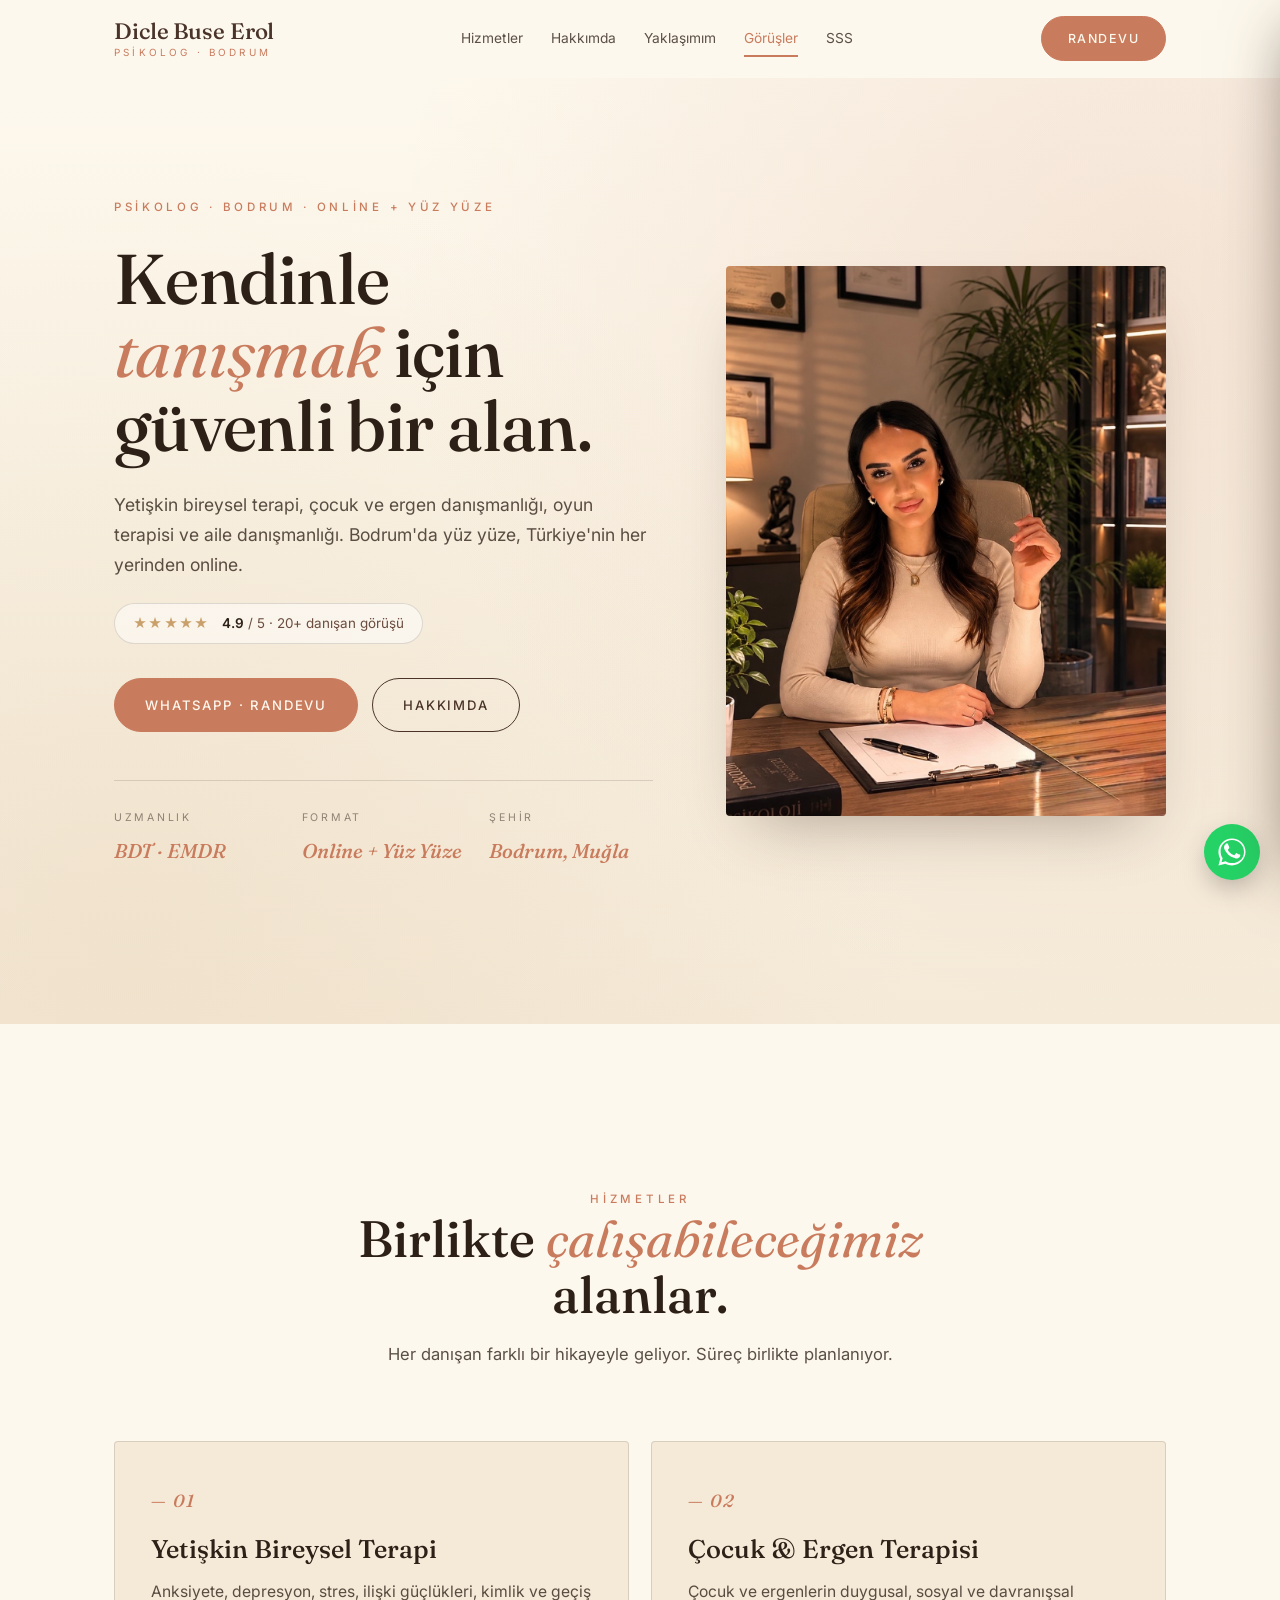
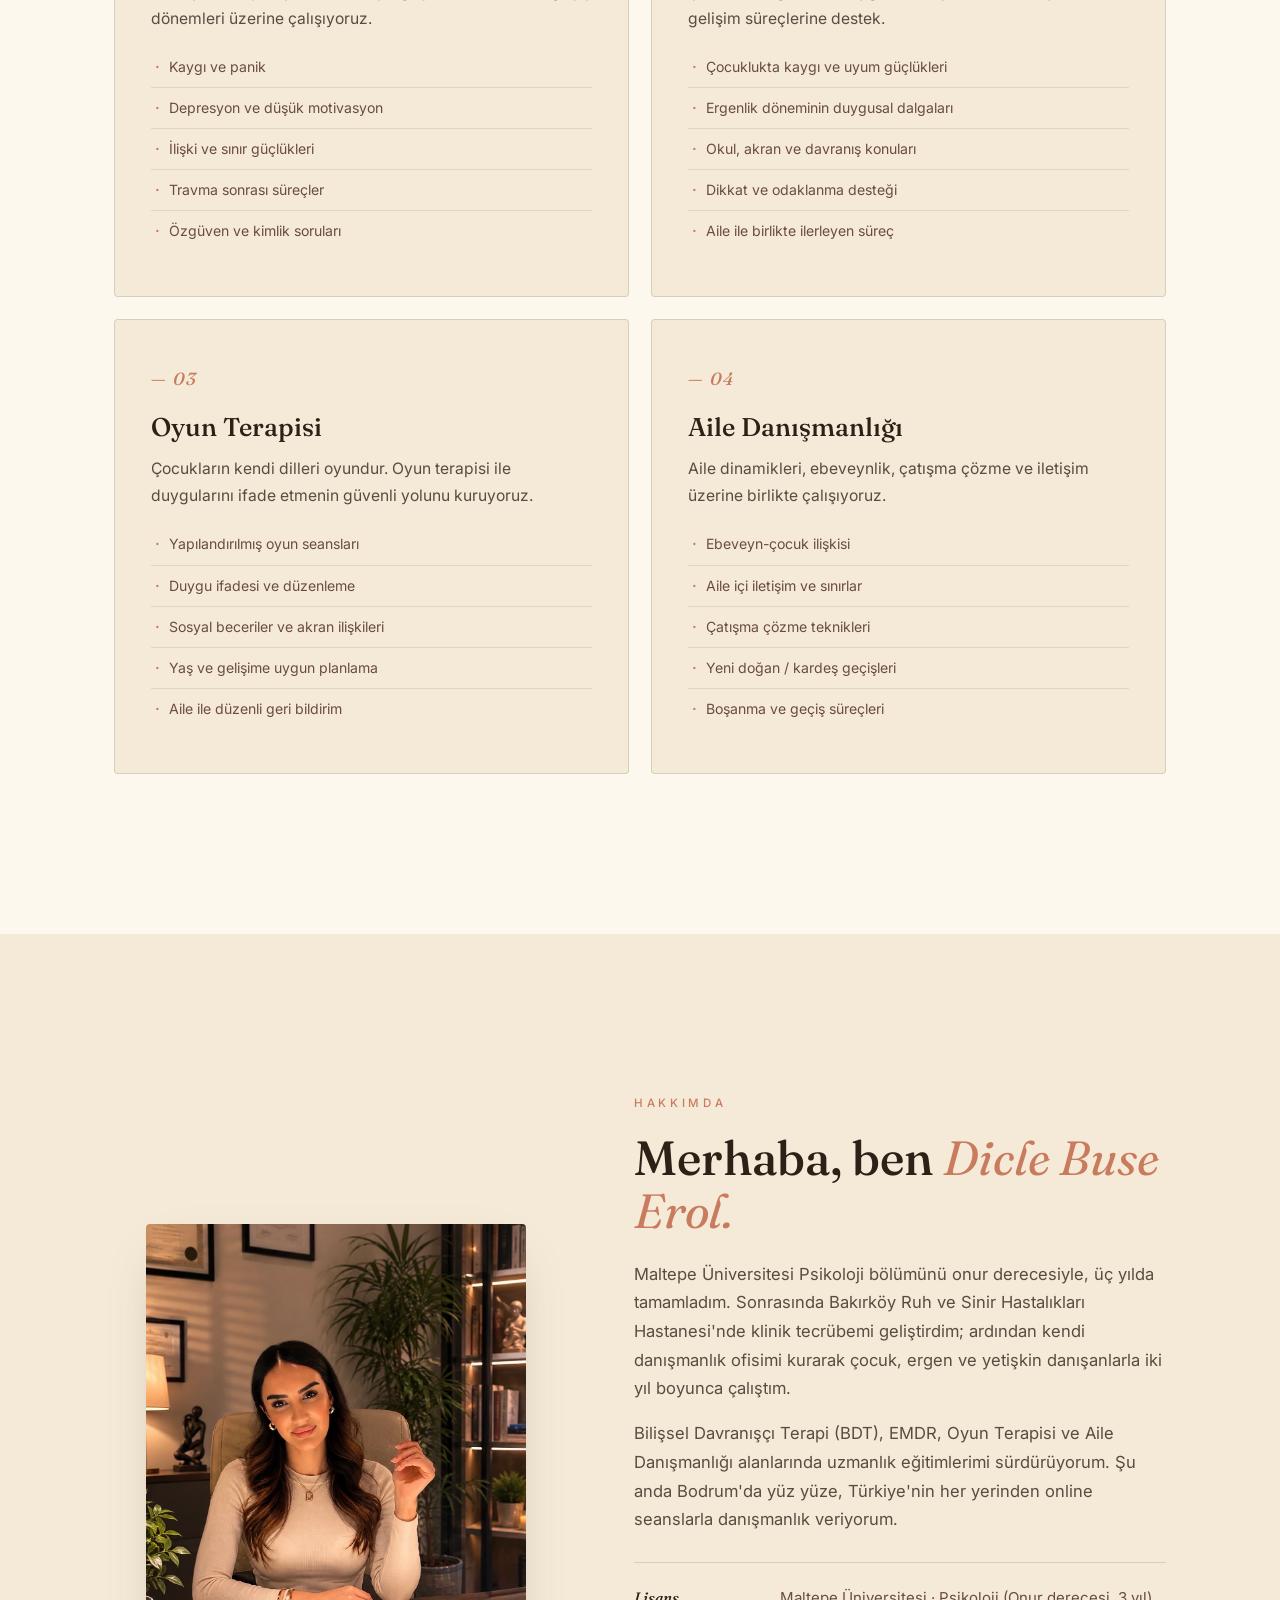
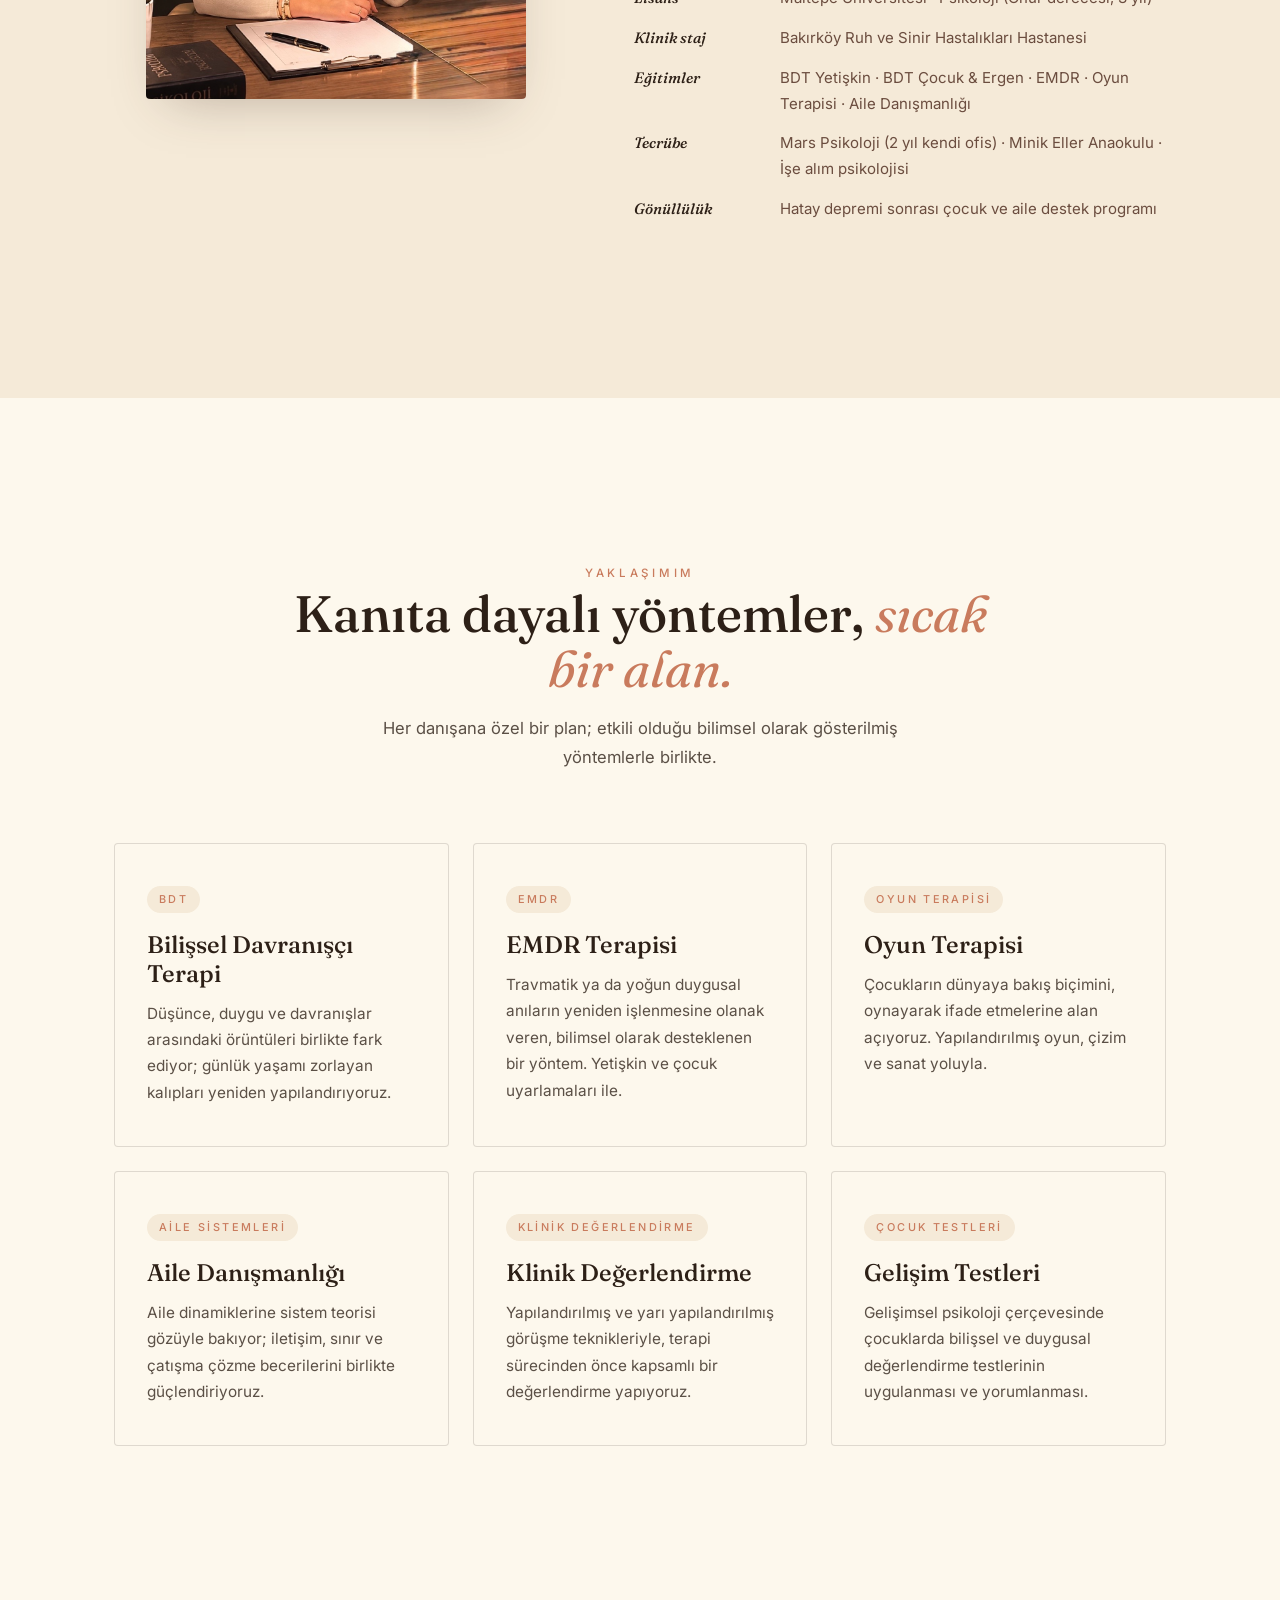
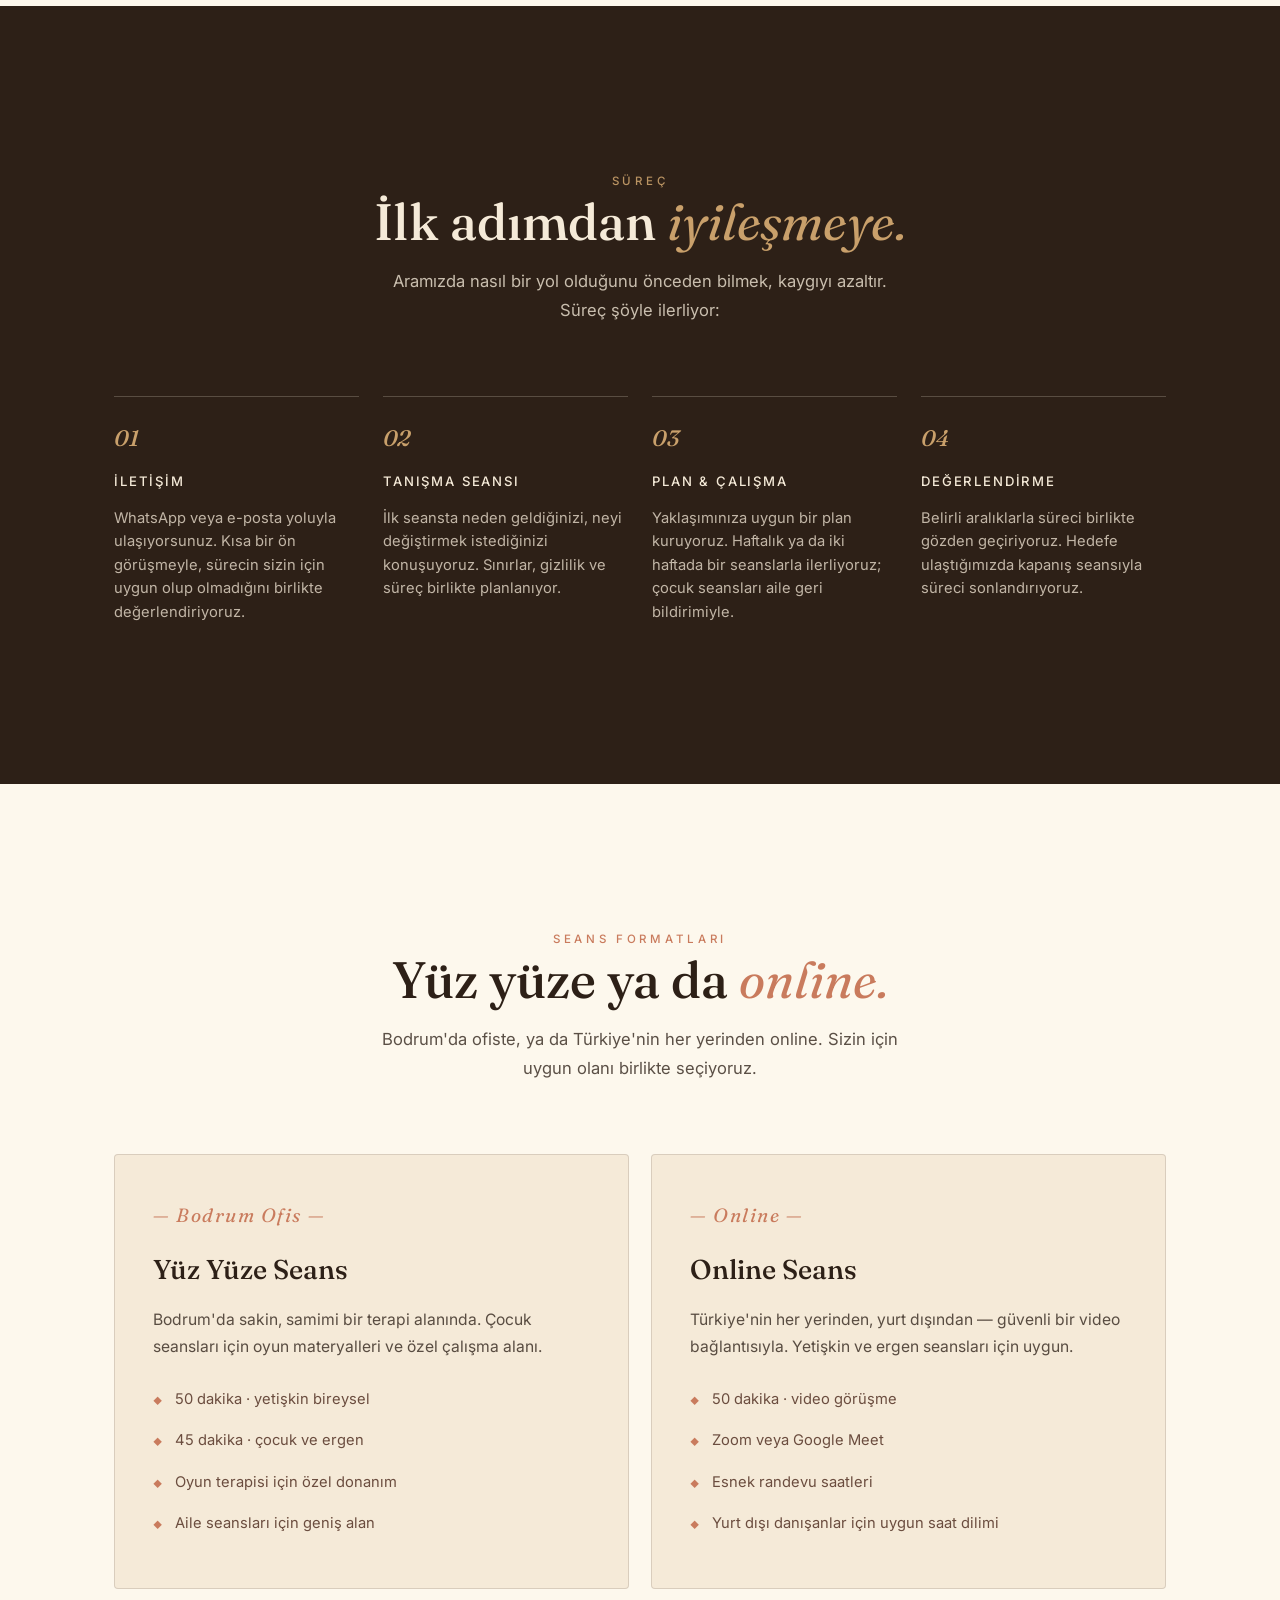
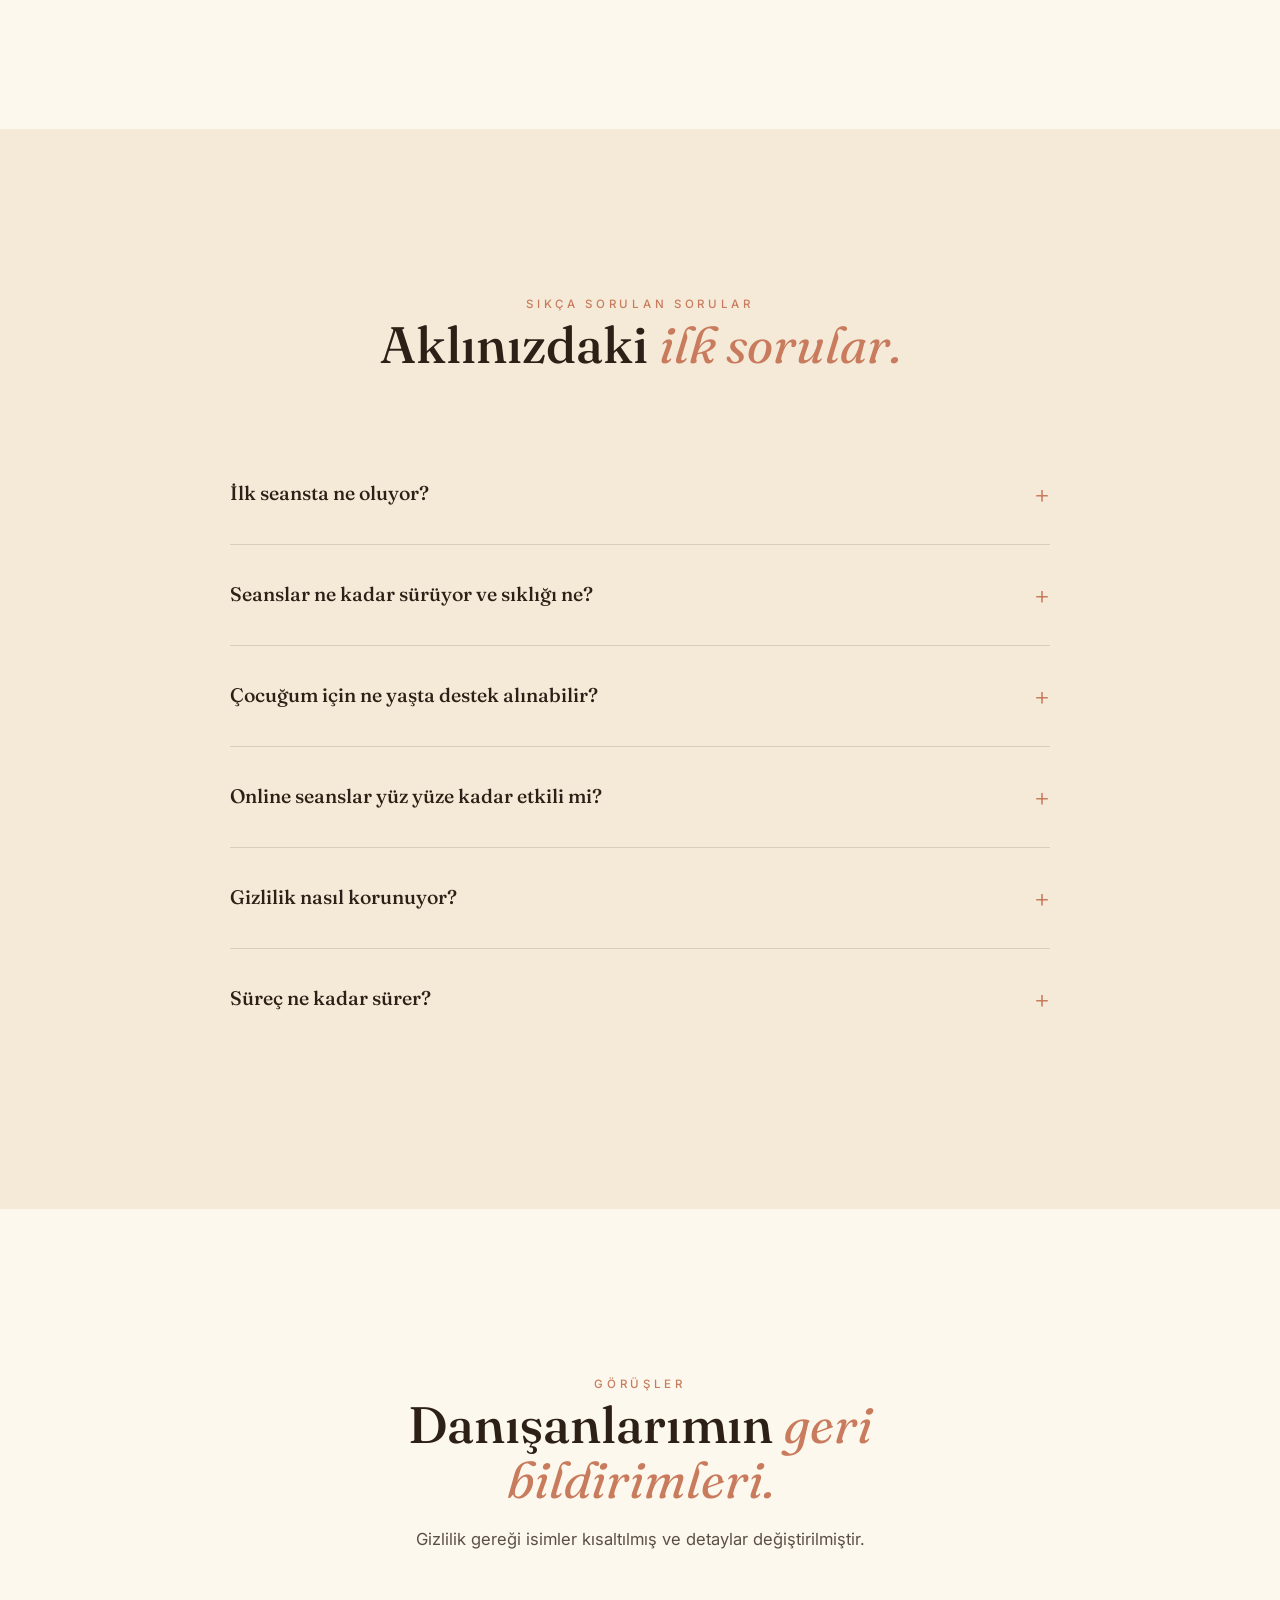
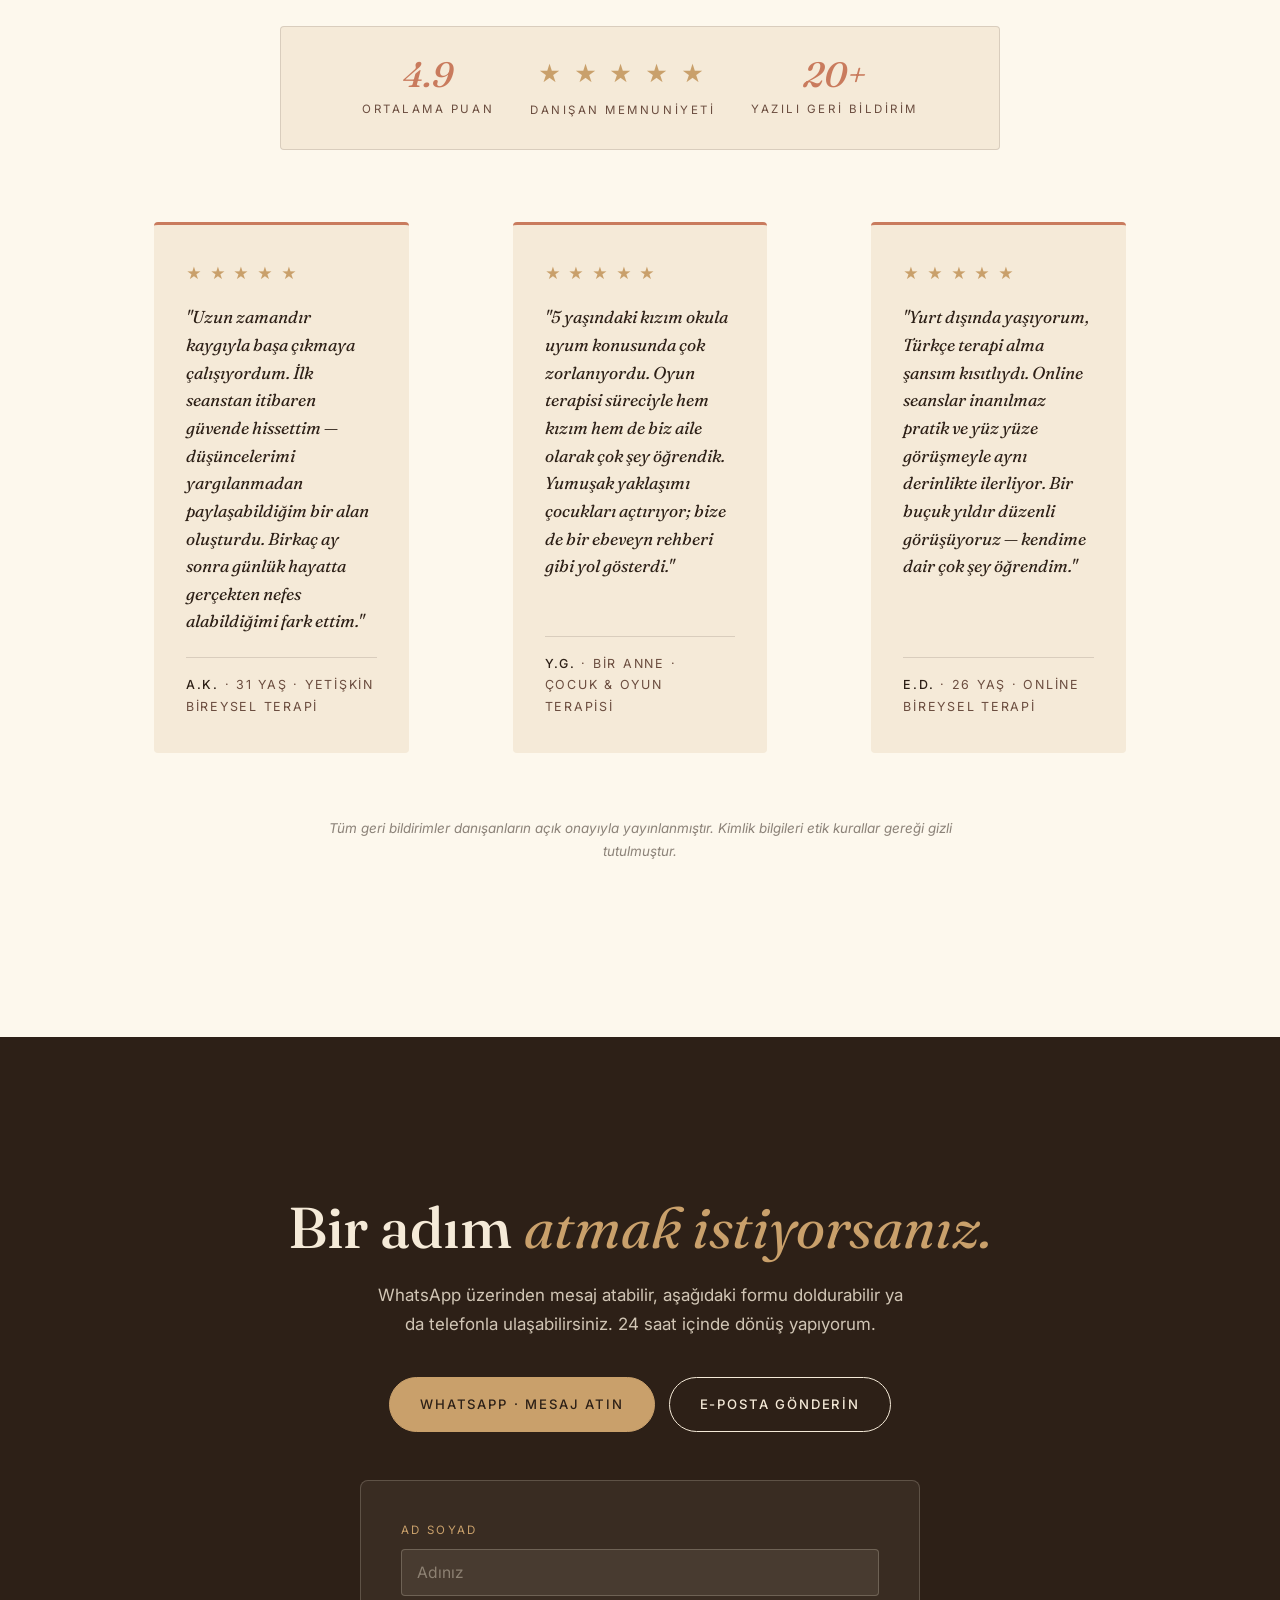
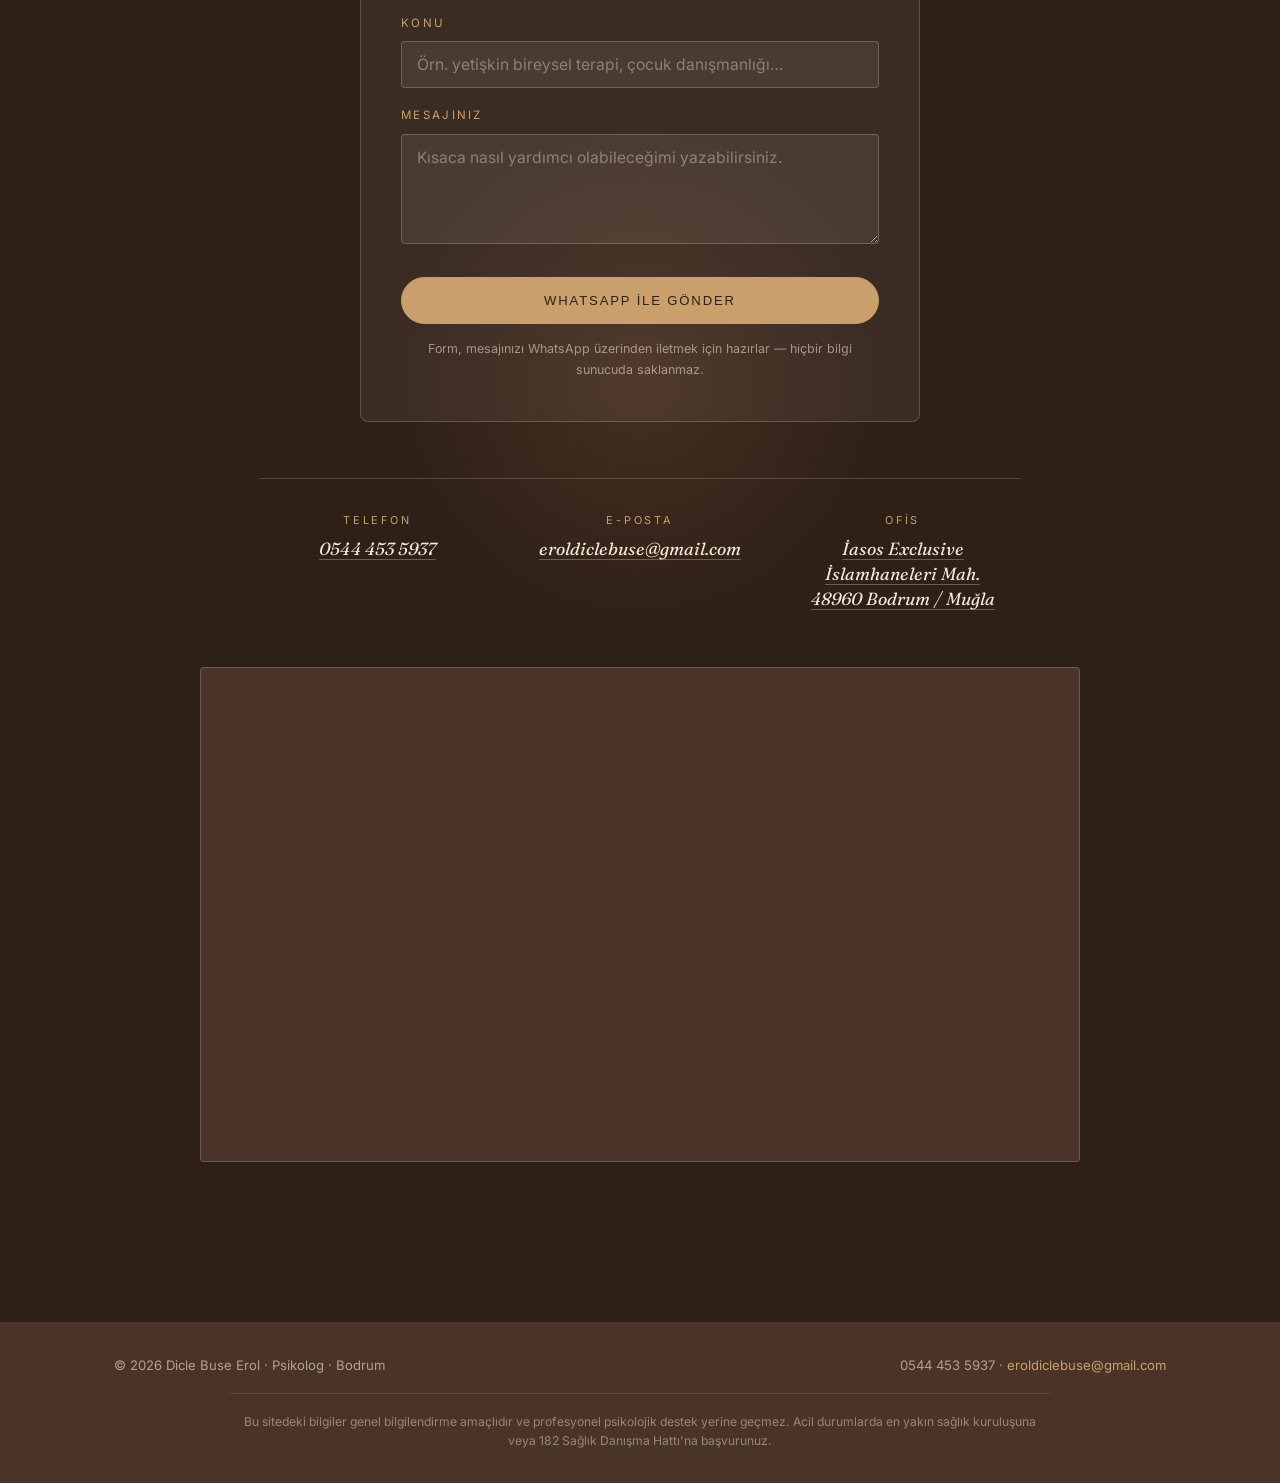
==== commit 90d1f18c: "Rebuild site from live content with UX and polish enhancements Rebuild around the real Dicle Buse Er" ====
--- a/index.html
+++ b/index.html
@@ -1,382 +1,896 @@
-<!DOCTYPE html>
+<!doctype html>
 <html lang="tr">
 <head>
-  <meta charset="UTF-8" />
-  <meta name="viewport" content="width=device-width, initial-scale=1.0" />
-  <title>Psikolog Dicle Buserol | Uzman Psikolog & Online Terapi</title>
-  <meta name="description" content="Uzman Psikolog Dicle Buserol ile bireysel terapi, çift terapisi ve online danışmanlık. Kaygı, depresyon, ilişki sorunları ve travma konularında profesyonel psikolojik destek." />
-  <meta name="keywords" content="psikolog, uzman psikolog, online terapi, bireysel terapi, çift terapisi, kaygı, depresyon, psikolojik danışmanlık, Dicle Buserol" />
-  <meta name="author" content="Dicle Buserol" />
-  <meta name="robots" content="index, follow" />
-  <link rel="canonical" href="https://psikologdiclebuserol.com/" />
-
-  <!-- Open Graph -->
-  <meta property="og:type" content="website" />
-  <meta property="og:locale" content="tr_TR" />
-  <meta property="og:site_name" content="Psikolog Dicle Buserol" />
-  <meta property="og:title" content="Psikolog Dicle Buserol | Uzman Psikolog & Online Terapi" />
-  <meta property="og:description" content="Bireysel terapi, çift terapisi ve online psikolojik danışmanlık. Profesyonel ve güvenli bir alanda ruh sağlığınıza destek." />
-  <meta property="og:url" content="https://psikologdiclebuserol.com/" />
-  <meta property="og:image" content="https://psikologdiclebuserol.com/og-image.png" />
-
-  <!-- Twitter -->
-  <meta name="twitter:card" content="summary_large_image" />
-  <meta name="twitter:title" content="Psikolog Dicle Buserol | Uzman Psikolog & Online Terapi" />
-  <meta name="twitter:description" content="Bireysel terapi, çift terapisi ve online psikolojik danışmanlık." />
-  <meta name="twitter:image" content="https://psikologdiclebuserol.com/og-image.png" />
-
-  <meta name="theme-color" content="#5a7363" />
-
-  <!-- Favicon (inline SVG) -->
-  <link rel="icon" href="data:image/svg+xml,%3Csvg xmlns='http://www.w3.org/2000/svg' viewBox='0 0 100 100'%3E%3Crect width='100' height='100' rx='22' fill='%235a7363'/%3E%3Ctext x='50' y='68' font-size='58' font-family='Georgia,serif' fill='%23f7f4ef' text-anchor='middle'%3EDB%3C/text%3E%3C/svg%3E" />
-
-  <link rel="preconnect" href="https://fonts.googleapis.com" />
-  <link rel="preconnect" href="https://fonts.gstatic.com" crossorigin />
-  <link href="https://fonts.googleapis.com/css2?family=Cormorant+Garamond:wght@500;600;700&family=Nunito+Sans:wght@300;400;600;700&display=swap" rel="stylesheet" />
-  <link rel="stylesheet" href="styles.css" />
-  <noscript><style>.reveal{opacity:1!important;transform:none!important}</style></noscript>
-
-  <!-- Structured Data -->
-  <script type="application/ld+json">
-  {
-    "@context": "https://schema.org",
-    "@type": "Psychologist",
-    "name": "Dicle Buserol",
-    "description": "Uzman Psikolog. Bireysel terapi, çift terapisi ve online psikolojik danışmanlık hizmetleri.",
-    "url": "https://psikologdiclebuserol.com",
-    "image": "https://psikologdiclebuserol.com/og-image.png",
-    "priceRange": "$$",
-    "areaServed": "TR",
-    "knowsLanguage": ["tr"],
-    "medicalSpecialty": "Psychiatric",
-    "availableService": [
-      { "@type": "MedicalTherapy", "name": "Bireysel Terapi" },
-      { "@type": "MedicalTherapy", "name": "Çift ve İlişki Terapisi" },
-      { "@type": "MedicalTherapy", "name": "Online Terapi" }
-    ]
+<meta charset="utf-8"/>
+<meta name="viewport" content="width=device-width, initial-scale=1, viewport-fit=cover"/>
+<title>Psikolog Dicle Buse Erol · Bodrum — Yüz Yüze ve Online Terapi</title>
+<meta name="description" content="Psikolog Dicle Buse Erol — Bodrum'da yüz yüze ve online psikoterapi. Yetişkin bireysel terapi, çocuk ve ergen terapisi, oyun terapisi, EMDR, BDT, aile danışmanlığı. Randevu için iletişime geçin."/>
+<meta name="keywords" content="psikolog Dicle Buse Erol, Dicle Buse Erol psikolog, Bodrum psikolog, psikolog Bodrum, online terapi, EMDR Bodrum, çocuk psikolog Bodrum, oyun terapisi, bilişsel davranışçı terapi, aile danışmanlığı"/>
+<meta name="author" content="Dicle Buse Erol"/>
+<meta name="robots" content="index, follow, max-image-preview:large"/>
+<meta name="theme-color" content="#c97b5d"/>
+<link rel="canonical" href="https://psikologdiclebuseerol.com/"/>
+
+<!-- Favicon -->
+<link rel="icon" type="image/svg+xml" href="/favicon.svg"/>
+<link rel="alternate icon" type="image/png" sizes="32x32" href="/favicon-32.png"/>
+<link rel="apple-touch-icon" sizes="180x180" href="/apple-touch-icon.png"/>
+
+<!-- Open Graph -->
+<meta property="og:type" content="website"/>
+<meta property="og:url" content="https://psikologdiclebuseerol.com/"/>
+<meta property="og:title" content="Psikolog Dicle Buse Erol · Bodrum"/>
+<meta property="og:description" content="Bodrum'da yüz yüze ve online psikoterapi. Yetişkin, çocuk-ergen bireysel terapi, EMDR, BDT, oyun terapisi, aile danışmanlığı."/>
+<meta property="og:image" content="https://psikologdiclebuseerol.com/images/dicle-portrait.jpg"/>
+<meta property="og:image:alt" content="Psikolog Dicle Buse Erol"/>
+<meta property="og:locale" content="tr_TR"/>
+<meta property="og:site_name" content="Psikolog Dicle Buse Erol"/>
+
+<!-- Twitter Card -->
+<meta name="twitter:card" content="summary_large_image"/>
+<meta name="twitter:title" content="Psikolog Dicle Buse Erol · Bodrum"/>
+<meta name="twitter:description" content="Bodrum'da yüz yüze ve online psikoterapi."/>
+<meta name="twitter:image" content="https://psikologdiclebuseerol.com/images/dicle-portrait.jpg"/>
+
+<link rel="preconnect" href="https://fonts.googleapis.com"/>
+<link rel="preconnect" href="https://fonts.gstatic.com" crossorigin/>
+<link href="https://fonts.googleapis.com/css2?family=Fraunces:ital,opsz,wght@0,9..144,400;0,9..144,500;0,9..144,600;1,9..144,400;1,9..144,500&family=Inter:wght@300;400;500;600&display=swap" rel="stylesheet"/>
+
+<!-- Schema.org: Person -->
+<script type="application/ld+json">
+{
+  "@context": "https://schema.org",
+  "@type": "Person",
+  "@id": "https://psikologdiclebuseerol.com/#person",
+  "name": "Dicle Buse Erol",
+  "givenName": "Dicle Buse",
+  "familyName": "Erol",
+  "jobTitle": "Psikolog",
+  "image": "https://psikologdiclebuseerol.com/images/dicle-portrait.jpg",
+  "url": "https://psikologdiclebuseerol.com/",
+  "telephone": "+905444535937",
+  "email": "eroldiclebuse@gmail.com",
+  "knowsAbout": ["Bireysel Psikoterapi","Çocuk ve Ergen Terapisi","Oyun Terapisi","EMDR","Bilişsel Davranışçı Terapi","Aile Danışmanlığı"],
+  "workLocation": {
+    "@type": "Place",
+    "name": "İasos Exclusive",
+    "address": {
+      "@type": "PostalAddress",
+      "streetAddress": "İasos Exclusive, İslamhaneleri Mah.",
+      "addressLocality": "Bodrum",
+      "addressRegion": "Muğla",
+      "postalCode": "48960",
+      "addressCountry": "TR"
+    },
+    "hasMap": "https://www.google.com/maps/place/282H+R9+Bodrum"
   }
-  </script>
+}
+</script>
+
+<!-- Schema.org: ProfessionalService -->
+<script type="application/ld+json">
+{
+  "@context": "https://schema.org",
+  "@type": "ProfessionalService",
+  "@id": "https://psikologdiclebuseerol.com/#service",
+  "name": "Psikolog Dicle Buse Erol",
+  "image": "https://psikologdiclebuseerol.com/images/dicle-portrait.jpg",
+  "description": "Bodrum'da yüz yüze ve online psikoterapi. Yetişkin, çocuk ve ergen bireysel terapi, oyun terapisi, EMDR, BDT, aile danışmanlığı.",
+  "telephone": "+905444535937",
+  "email": "eroldiclebuse@gmail.com",
+  "address": {
+    "@type": "PostalAddress",
+    "streetAddress": "İasos Exclusive, İslamhaneleri Mah.",
+    "addressLocality": "Bodrum",
+    "addressRegion": "Muğla",
+    "postalCode": "48960",
+    "addressCountry": "TR"
+  },
+  "hasMap": "https://www.google.com/maps/place/282H+R9+Bodrum",
+  "areaServed": ["Bodrum","Muğla","Türkiye","Online"],
+  "url": "https://psikologdiclebuseerol.com/",
+  "founder": {"@id": "https://psikologdiclebuseerol.com/#person"},
+  "priceRange": "$$",
+  "serviceType": ["Psikoterapi","Bireysel Terapi","Çocuk Terapisi","Ergen Terapisi","Oyun Terapisi","EMDR","BDT","Aile Danışmanlığı"],
+  "aggregateRating": {
+    "@type": "AggregateRating",
+    "ratingValue": "4.9",
+    "reviewCount": "20",
+    "bestRating": "5"
+  }
+}
+</script>
+
+<!-- Schema.org: FAQ -->
+<script type="application/ld+json">
+{
+  "@context": "https://schema.org",
+  "@type": "FAQPage",
+  "mainEntity": [
+    {"@type":"Question","name":"İlk seansta ne oluyor?","acceptedAnswer":{"@type":"Answer","text":"İlk seansta sizi ve neden geldiğinizi tanımaya çalışıyorum. Sürecin nasıl ilerleyeceğini, gizlilik ilkelerini ve sınırları birlikte konuşuyoruz."}},
+    {"@type":"Question","name":"Seanslar ne kadar sürüyor ve sıklığı ne?","acceptedAnswer":{"@type":"Answer","text":"Yetişkin bireysel seanslar 50 dakika, çocuk seansları 45 dakika sürmektedir. Genellikle haftada bir görüşüyoruz; süreç ilerledikçe iki haftada bire geçilebiliyor."}},
+    {"@type":"Question","name":"Çocuğum için ne yaşta destek alınabilir?","acceptedAnswer":{"@type":"Answer","text":"4 yaş ve üzeri çocuklarla oyun terapisi yoluyla çalışabiliyorum. Daha küçük yaşlar için ebeveyn danışmanlığı şeklinde ilerliyoruz. Ergenler için bireysel terapi seansları uygundur."}},
+    {"@type":"Question","name":"Online seanslar yüz yüze kadar etkili mi?","acceptedAnswer":{"@type":"Answer","text":"Yetişkin ve ergen seansları için araştırmalar, online psikoterapinin yüz yüzeyle benzer etkinlikte olabildiğini gösteriyor. Oyun terapisi gibi materyal gerektiren çalışmalar için yüz yüzeyi öneriyorum."}},
+    {"@type":"Question","name":"Gizlilik nasıl korunuyor?","acceptedAnswer":{"@type":"Answer","text":"Tüm seans içerikleri etik kurallar ve mesleki yasal çerçeve gereği gizlidir. Yalnızca süpervizyon süreçlerinde, kimlik bilgileri olmadan paylaşılabilir."}},
+    {"@type":"Question","name":"Süreç ne kadar sürer?","acceptedAnswer":{"@type":"Answer","text":"Bu danışandan danışana değişir. İlk seanslarda birlikte gerçekçi bir tahmin yapıyoruz ve süreç boyunca düzenli değerlendirme yapıyoruz."}}
+  ]
+}
+</script>
+<style>
+:root {
+  --terracotta: #c97b5d;
+  --terracotta-deep: #a85a3e;
+  --cream: #f5ead8;
+  --paper: #fdf8ed;
+  --sand: #e8d8be;
+  --brown: #4a342a;
+  --brown-2: #2d2017;
+  --brown-soft: #6b4d3f;
+  --gold: #c9a06b;
+  --ink: #2d2017;
+  --ink-soft: rgba(45,32,23,.78);
+  --line: rgba(45,32,23,.14);
+  --pad: clamp(20px, 5vw, 64px);
+  --max: 1180px;
+  --f-display: "Fraunces", "Cormorant Garamond", Georgia, serif;
+  --f-body: "Inter", system-ui, sans-serif;
+  --ease: cubic-bezier(.22,.61,.36,1);
+}
+* { box-sizing: border-box; }
+html { scroll-behavior: smooth; scroll-padding-top: 88px; -webkit-text-size-adjust: 100%; }
+body { margin: 0; font-family: var(--f-body); color: var(--ink); background: var(--paper); line-height: 1.72; -webkit-font-smoothing: antialiased; overflow-x: hidden; }
+a { color: inherit; }
+img { max-width: 100%; }
+.wrap { max-width: var(--max); margin: 0 auto; padding: 0 var(--pad); }
+section { padding: clamp(80px, 14vw, 160px) 0; }
+
+.skip-link { position: absolute; left: -9999px; top: 0; z-index: 100; background: var(--brown-2); color: var(--paper); padding: 12px 20px; border-radius: 0 0 6px 0; text-decoration: none; }
+.skip-link:focus { left: 0; }
+
+:focus-visible { outline: 2px solid var(--terracotta); outline-offset: 3px; border-radius: 2px; }
+
+/* Scroll progress */
+.progress { position: fixed; top: 0; left: 0; height: 3px; width: 0; background: linear-gradient(90deg, var(--terracotta), var(--gold)); z-index: 60; transition: width .1s linear; }
+
+/* Nav */
+.nav { position: sticky; top: 0; z-index: 50; background: rgba(253,248,237,.82); backdrop-filter: blur(14px); -webkit-backdrop-filter: blur(14px); padding: 16px 0; border-bottom: 1px solid transparent; transition: border-color .3s ease, box-shadow .3s ease, padding .3s ease, background .3s ease; }
+.nav.scrolled { border-color: var(--line); box-shadow: 0 6px 30px -18px rgba(74,52,42,.45); }
+.nav__inner { display: flex; align-items: center; justify-content: space-between; gap: 16px; }
+.brand { font-family: var(--f-display); font-weight: 500; font-size: 1.4rem; color: var(--brown); text-decoration: none; line-height: 1; letter-spacing: -0.005em; }
+.brand small { display: block; font-family: var(--f-body); font-weight: 400; font-size: .62rem; letter-spacing: .32em; text-transform: uppercase; color: var(--terracotta); margin-top: 6px; }
+.nav__links { display: none; gap: 28px; font-size: .86rem; color: var(--ink-soft); align-items: center; }
+.nav__links a { text-decoration: none; transition: color .2s ease; position: relative; padding: 4px 0; }
+.nav__links a::after { content: ''; position: absolute; left: 0; bottom: -2px; height: 1.5px; width: 0; background: var(--terracotta); transition: width .25s var(--ease); }
+.nav__links a:hover { color: var(--terracotta); }
+.nav__links a:hover::after, .nav__links a.active::after { width: 100%; }
+.nav__links a.active { color: var(--terracotta); }
+.nav__right { display: flex; align-items: center; gap: 12px; }
+.nav__cta { font-size: .78rem; padding: 11px 26px; background: var(--terracotta); color: var(--paper); text-decoration: none; letter-spacing: .12em; text-transform: uppercase; font-weight: 500; border-radius: 999px; border: 1px solid var(--terracotta); transition: background .2s ease, transform .2s ease; white-space: nowrap; }
+.nav__cta:hover { background: var(--terracotta-deep); border-color: var(--terracotta-deep); transform: translateY(-1px); }
+.nav__toggle { display: inline-flex; flex-direction: column; justify-content: center; gap: 5px; width: 44px; height: 44px; background: none; border: 0; cursor: pointer; padding: 10px; }
+.nav__toggle span { height: 2px; width: 100%; background: var(--brown-2); border-radius: 2px; transition: transform .3s var(--ease), opacity .3s ease; }
+.nav__toggle.open span:nth-child(1) { transform: translateY(7px) rotate(45deg); }
+.nav__toggle.open span:nth-child(2) { opacity: 0; }
+.nav__toggle.open span:nth-child(3) { transform: translateY(-7px) rotate(-45deg); }
+@media (min-width: 900px) { .nav__links { display: flex; } .nav__toggle { display: none; } }
+
+/* Mobile menu panel */
+.mobile-menu { position: fixed; inset: 0 0 0 auto; width: min(320px, 82vw); background: var(--paper); z-index: 70; transform: translateX(100%); transition: transform .4s var(--ease); box-shadow: -20px 0 60px -30px rgba(74,52,42,.6); display: flex; flex-direction: column; padding: 28px 28px 40px; overflow-y: auto; }
+.mobile-menu.open { transform: translateX(0); }
+.mobile-menu__head { display: flex; justify-content: space-between; align-items: center; margin-bottom: 28px; }
+.mobile-menu__close { width: 44px; height: 44px; border: 1px solid var(--line); background: none; border-radius: 50%; font-size: 1.4rem; cursor: pointer; color: var(--brown-2); line-height: 1; }
+.mobile-menu a.m-link { font-family: var(--f-display); font-size: 1.5rem; color: var(--brown-2); text-decoration: none; padding: 14px 0; border-bottom: 1px solid var(--line); transition: color .2s ease, padding-left .2s ease; }
+.mobile-menu a.m-link:hover { color: var(--terracotta); padding-left: 8px; }
+.mobile-menu .nav__cta { margin-top: 24px; text-align: center; padding: 15px; font-size: .82rem; }
+.menu-backdrop { position: fixed; inset: 0; background: rgba(45,32,23,.45); z-index: 65; opacity: 0; visibility: hidden; transition: opacity .35s ease, visibility .35s ease; }
+.menu-backdrop.open { opacity: 1; visibility: visible; }
+
+/* Hero */
+.hero { padding: clamp(60px, 11vw, 120px) 0 clamp(80px, 12vw, 140px); background:
+  radial-gradient(circle at 90% 20%, rgba(201,123,93,.14), transparent 55%),
+  radial-gradient(circle at 10% 90%, rgba(201,160,107,.12), transparent 55%),
+  linear-gradient(180deg, var(--paper) 0%, var(--cream) 100%);
+  position: relative; overflow: hidden; }
+.hero__grid { display: grid; grid-template-columns: 1.1fr .9fr; gap: clamp(40px, 6vw, 72px); align-items: center; }
+.hero__eyebrow { font-size: .72rem; letter-spacing: .32em; text-transform: uppercase; color: var(--terracotta); margin: 0 0 24px; font-weight: 500; }
+.hero h1 { font-family: var(--f-display); font-weight: 500; font-size: clamp(2.4rem, 6vw, 4.4rem); line-height: 1.04; margin: 0 0 22px; letter-spacing: -0.01em; color: var(--brown-2); }
+.hero h1 em { font-style: italic; color: var(--terracotta); font-weight: 400; }
+.hero__sub { font-size: 1.1rem; color: var(--ink-soft); margin: 28px 0 22px; max-width: 540px; }
+.hero__rating { display: inline-flex; align-items: center; gap: 12px; margin: 0 0 34px; padding: 8px 18px; background: rgba(255,255,255,.5); border: 1px solid var(--line); border-radius: 999px; font-size: .84rem; color: var(--brown-soft); }
+.hero__rating .stars { color: var(--gold); letter-spacing: .1em; }
+.hero__rating strong { color: var(--brown-2); font-weight: 600; }
+.cta-row { display: flex; gap: 14px; flex-wrap: wrap; }
+.btn { display: inline-flex; align-items: center; gap: 10px; padding: 15px 30px; text-decoration: none; font-size: .82rem; font-weight: 500; letter-spacing: .14em; text-transform: uppercase; transition: background .25s var(--ease), color .25s var(--ease), border-color .25s var(--ease), transform .25s var(--ease), box-shadow .25s var(--ease); border-radius: 999px; border: 1px solid transparent; cursor: pointer; }
+.btn-primary { background: var(--terracotta); color: var(--paper); border-color: var(--terracotta); }
+.btn-primary:hover { background: var(--terracotta-deep); border-color: var(--terracotta-deep); transform: translateY(-2px); box-shadow: 0 14px 28px -14px rgba(168,90,62,.7); }
+.btn-ghost { color: var(--brown); border-color: var(--brown); }
+.btn-ghost:hover { background: var(--brown); color: var(--paper); transform: translateY(-2px); }
+.hero__portrait { position: relative; aspect-ratio: 4 / 5; max-width: 440px; margin: 0 auto; }
+.hero__portrait img { width: 100%; height: 100%; object-fit: cover; border-radius: 4px; display: block; box-shadow: 0 30px 60px -28px rgba(74,52,42,.4); }
+.hero__portrait::before { content: ''; position: absolute; top: -16px; right: -16px; width: 120px; height: 120px; border: 1px solid var(--terracotta); border-radius: 4px; z-index: -1; }
+.hero__portrait::after { content: ''; position: absolute; bottom: -16px; left: -16px; width: 100px; height: 100px; background: var(--sand); border-radius: 4px; z-index: -1; }
+.hero__meta { margin-top: 48px; padding-top: 28px; border-top: 1px solid var(--line); display: grid; grid-template-columns: repeat(3, 1fr); gap: 24px; }
+.hero__meta dt { font-size: .66rem; letter-spacing: .26em; text-transform: uppercase; color: rgba(45,32,23,.5); margin-bottom: 6px; }
+.hero__meta dd { margin: 0; font-family: var(--f-display); font-style: italic; font-size: 1.25rem; color: var(--terracotta); font-weight: 500; }
+
+.section-head { max-width: 720px; margin: 0 auto 72px; text-align: center; }
+.section-head .eyebrow { font-size: .72rem; letter-spacing: .32em; text-transform: uppercase; color: var(--terracotta); margin: 0 0 18px; font-weight: 500; }
+.section-head h2 { font-family: var(--f-display); font-weight: 500; font-size: clamp(2rem, 4.5vw, 3.2rem); line-height: 1.08; margin: 0 0 18px; color: var(--brown-2); }
+.section-head h2 em { font-style: italic; color: var(--terracotta); font-weight: 400; }
+.section-head p { color: var(--ink-soft); max-width: 520px; margin: 0 auto; font-size: 1.04rem; }
+
+.services { background: var(--paper); }
+.services__grid { display: grid; grid-template-columns: repeat(2, 1fr); gap: 22px; }
+.service { padding: 44px 36px; background: var(--cream); border: 1px solid var(--line); position: relative; border-radius: 4px; transition: background .3s var(--ease), transform .3s var(--ease), box-shadow .3s var(--ease); }
+.service:hover { background: var(--sand); transform: translateY(-4px); box-shadow: 0 24px 50px -30px rgba(74,52,42,.5); }
+.service__num { font-family: var(--f-display); font-style: italic; font-weight: 500; font-size: 1.1rem; color: var(--terracotta); margin-bottom: 18px; letter-spacing: .1em; }
+.service h3 { font-family: var(--f-display); font-weight: 500; font-size: 1.6rem; margin: 0 0 14px; color: var(--brown-2); line-height: 1.2; }
+.service p { color: var(--ink-soft); font-size: .98rem; margin: 0 0 22px; }
+.service ul { list-style: none; padding: 0; margin: 0; }
+.service li { padding: 8px 0; border-top: 1px solid rgba(45,32,23,.1); font-size: .88rem; color: var(--brown-soft); position: relative; padding-left: 18px; }
+.service li:first-child { border-top: 0; padding-top: 0; }
+.service li::before { content: '·'; position: absolute; left: 4px; color: var(--terracotta); font-weight: 700; }
+
+.about { background: var(--cream); }
+.about__grid { display: grid; grid-template-columns: 1fr 1.2fr; gap: clamp(40px, 6vw, 80px); align-items: center; }
+.about__photo { aspect-ratio: 4 / 5; max-width: 380px; margin: 0 auto; position: relative; }
+.about__photo img { width: 100%; height: 100%; object-fit: cover; border-radius: 4px; box-shadow: 0 20px 50px -22px rgba(74,52,42,.35); }
+.about__photo::after { content: ''; position: absolute; bottom: -14px; right: -14px; width: 90px; height: 90px; border: 1px solid var(--terracotta); border-radius: 4px; z-index: -1; }
+.about__text .eyebrow { font-size: .72rem; letter-spacing: .32em; text-transform: uppercase; color: var(--terracotta); margin: 0 0 18px; font-weight: 500; display: block; }
+.about__text h2 { font-family: var(--f-display); font-weight: 500; font-size: clamp(2rem, 4vw, 3rem); line-height: 1.1; margin: 0 0 22px; color: var(--brown-2); }
+.about__text h2 em { font-style: italic; color: var(--terracotta); font-weight: 400; }
+.about__text p { color: var(--ink-soft); font-size: 1.04rem; margin: 1em 0; max-width: 540px; }
+.about__creds { margin-top: 28px; padding-top: 22px; border-top: 1px solid var(--line); display: grid; grid-template-columns: 1fr; gap: 14px; }
+.about__cred { display: flex; gap: 16px; font-size: .94rem; align-items: baseline; }
+.about__cred strong { color: var(--brown-2); min-width: 130px; font-family: var(--f-display); font-style: italic; font-weight: 500; }
+.about__cred span { color: var(--brown-soft); }
+
+.approach { background: var(--paper); }
+.approach__grid { display: grid; grid-template-columns: repeat(3, 1fr); gap: 24px; }
+.method { padding: 40px 32px; background: var(--paper); border: 1px solid var(--line); border-radius: 4px; position: relative; transition: transform .3s var(--ease), box-shadow .3s var(--ease), border-color .3s var(--ease); }
+.method:hover { transform: translateY(-4px); box-shadow: 0 22px 44px -28px rgba(74,52,42,.45); border-color: var(--terracotta); }
+.method__tag { display: inline-block; font-size: .68rem; letter-spacing: .22em; text-transform: uppercase; color: var(--terracotta); background: var(--cream); padding: 4px 12px; border-radius: 999px; margin-bottom: 18px; font-weight: 500; }
+.method h3 { font-family: var(--f-display); font-weight: 500; font-size: 1.5rem; margin: 0 0 12px; color: var(--brown-2); line-height: 1.2; }
+.method p { color: var(--ink-soft); font-size: .96rem; margin: 0; }
+
+.process { background: var(--brown-2); color: var(--cream); }
+.process .section-head h2, .process .section-head .eyebrow, .process .section-head p { color: var(--cream); }
+.process .section-head h2 em { color: var(--gold); }
+.process .section-head .eyebrow { color: var(--gold); opacity: .9; }
+.process .section-head p { color: rgba(245,234,216,.78); }
+.process__grid { display: grid; grid-template-columns: repeat(4, 1fr); gap: 24px; }
+.step { padding-top: 22px; border-top: 1px solid rgba(245,234,216,.22); transition: border-color .3s ease; }
+.step:hover { border-color: var(--gold); }
+.step__num { font-family: var(--f-display); font-style: italic; font-weight: 500; font-size: 1.4rem; color: var(--gold); margin-bottom: 12px; }
+.step h3 { font-size: .82rem; letter-spacing: .14em; text-transform: uppercase; color: var(--cream); margin: 0 0 14px; font-weight: 500; }
+.step p { font-size: .92rem; color: rgba(245,234,216,.74); margin: 0; line-height: 1.6; }
+
+.formats { background: var(--paper); padding-top: clamp(80px, 12vw, 140px); padding-bottom: clamp(80px, 12vw, 140px); }
+.formats__grid { display: grid; grid-template-columns: 1fr 1fr; gap: 22px; }
+.format { padding: 44px 38px; background: var(--cream); border: 1px solid var(--line); border-radius: 4px; transition: transform .3s var(--ease), box-shadow .3s var(--ease); }
+.format:hover { transform: translateY(-4px); box-shadow: 0 24px 50px -30px rgba(74,52,42,.5); }
+.format__icon { font-family: var(--f-display); font-style: italic; font-size: 1.2rem; color: var(--terracotta); margin-bottom: 14px; letter-spacing: .08em; }
+.format h3 { font-family: var(--f-display); font-weight: 500; font-size: 1.7rem; margin: 0 0 14px; color: var(--brown-2); }
+.format p { color: var(--ink-soft); font-size: .98rem; margin: 0 0 18px; }
+.format ul { list-style: none; padding: 0; margin: 0; }
+.format li { padding: 8px 0; font-size: .92rem; color: var(--brown-soft); position: relative; padding-left: 22px; }
+.format li::before { content: '◆'; position: absolute; left: 0; color: var(--terracotta); font-size: .55rem; top: 14px; }
+
+.faq { background: var(--cream); }
+.faq__list { max-width: 820px; margin: 0 auto; }
+.faq__item { padding: 28px 0; border-bottom: 1px solid var(--line); }
+.faq__item:last-child { border-bottom: 0; }
+.faq__item summary { font-family: var(--f-display); font-weight: 500; font-size: 1.22rem; color: var(--brown-2); cursor: pointer; list-style: none; display: flex; justify-content: space-between; align-items: center; gap: 16px; }
+.faq__item summary::-webkit-details-marker { display: none; }
+.faq__item summary::after { content: '+'; font-family: var(--f-body); font-weight: 300; font-size: 1.6rem; color: var(--terracotta); transition: transform .25s var(--ease); }
+.faq__item[open] summary::after { transform: rotate(135deg); }
+.faq__item p { color: var(--ink-soft); margin: 16px 0 0; font-size: .98rem; line-height: 1.7; }
+
+.testimonials { background: var(--paper); }
+.testimonials__stats { display: flex; justify-content: center; align-items: center; gap: 36px; margin: 0 auto 56px; padding: 28px 36px; background: var(--cream); border: 1px solid var(--line); border-radius: 4px; max-width: 720px; flex-wrap: wrap; }
+.t-stat { text-align: center; }
+.t-stat strong { display: block; font-family: var(--f-display); font-style: italic; font-weight: 500; font-size: 2.2rem; color: var(--terracotta); line-height: 1; }
+.t-stat span { display: block; font-size: .72rem; letter-spacing: .22em; text-transform: uppercase; color: var(--brown-soft); margin-top: 8px; }
+.t-stars { color: var(--gold); font-size: 1.4rem; letter-spacing: .15em; }
+.testimonials__grid { display: grid; grid-template-columns: repeat(3, 1fr); gap: 24px; }
+.testimonial { padding: 36px 32px; background: var(--cream); border-top: 3px solid var(--terracotta); border-radius: 4px; display: flex; flex-direction: column; transition: transform .3s var(--ease), box-shadow .3s var(--ease); }
+.testimonial:hover { transform: translateY(-4px); box-shadow: 0 24px 50px -30px rgba(74,52,42,.5); }
+.testimonial__stars { color: var(--gold); letter-spacing: .12em; font-size: .95rem; margin-bottom: 16px; }
+.testimonial p { font-family: var(--f-display); font-style: italic; font-weight: 400; font-size: 1.08rem; line-height: 1.6; margin: 0 0 22px; color: var(--brown-2); flex: 1; }
+.testimonial footer { font-size: .78rem; letter-spacing: .14em; text-transform: uppercase; color: var(--brown-soft); padding-top: 16px; border-top: 1px solid var(--line); }
+.testimonial footer strong { color: var(--brown-2); font-weight: 500; }
+.testimonials__note { text-align: center; margin-top: 48px; font-size: .84rem; color: rgba(45,32,23,.55); font-style: italic; max-width: 640px; margin-left: auto; margin-right: auto; }
+
+.contact { background: var(--brown-2); color: var(--cream); text-align: center; position: relative; overflow: hidden; }
+.contact::before { content: ''; position: absolute; top: 50%; left: 50%; width: 600px; height: 600px; transform: translate(-50%, -50%); border-radius: 50%; background: radial-gradient(circle, rgba(201,123,93,.16), transparent 60%); pointer-events: none; }
+.contact .wrap { position: relative; }
+.contact h2 { font-family: var(--f-display); font-weight: 500; font-size: clamp(2.2rem, 5vw, 3.6rem); margin: 0 auto 22px; max-width: 720px; color: var(--cream); line-height: 1.08; }
+.contact h2 em { font-style: italic; color: var(--gold); font-weight: 400; }
+.contact > .wrap > p { color: rgba(245,234,216,.82); font-size: 1.06rem; margin: 0 auto 38px; max-width: 540px; }
+.contact .btn-primary { background: var(--gold); color: var(--brown-2); border-color: var(--gold); }
+.contact .btn-primary:hover { background: #b58c5a; border-color: #b58c5a; }
+.contact .btn-ghost { color: var(--cream); border-color: var(--cream); }
+.contact .btn-ghost:hover { background: var(--cream); color: var(--brown-2); }
+
+/* Contact form (client-side -> WhatsApp) */
+.contact__form { max-width: 560px; margin: 48px auto 0; text-align: left; background: rgba(245,234,216,.06); border: 1px solid rgba(245,234,216,.2); border-radius: 8px; padding: clamp(24px, 4vw, 40px); }
+.contact__form .ff { margin-bottom: 18px; }
+.contact__form label { display: block; font-size: .72rem; letter-spacing: .2em; text-transform: uppercase; color: var(--gold); margin-bottom: 8px; }
+.contact__form input, .contact__form textarea { width: 100%; font-family: var(--f-body); font-size: .98rem; color: var(--cream); background: rgba(245,234,216,.08); border: 1px solid rgba(245,234,216,.22); border-radius: 4px; padding: 13px 15px; transition: border-color .2s ease, background .2s ease; }
+.contact__form input::placeholder, .contact__form textarea::placeholder { color: rgba(245,234,216,.4); }
+.contact__form input:focus, .contact__form textarea:focus { outline: none; border-color: var(--gold); background: rgba(245,234,216,.12); }
+.contact__form textarea { resize: vertical; min-height: 110px; }
+.contact__form button { width: 100%; margin-top: 6px; justify-content: center; }
+.contact__form .hint { font-size: .78rem; color: rgba(245,234,216,.55); margin: 14px 0 0; text-align: center; }
+
+.contact__channels { margin-top: 56px; padding-top: 32px; border-top: 1px solid rgba(245,234,216,.2); display: grid; grid-template-columns: repeat(3, 1fr); gap: 28px; max-width: 760px; margin-left: auto; margin-right: auto; }
+.contact__channel { text-align: center; }
+.contact__channel dt { font-size: .68rem; letter-spacing: .26em; text-transform: uppercase; color: var(--gold); margin-bottom: 8px; }
+.contact__channel dd { margin: 0; font-family: var(--f-display); font-style: italic; font-size: 1.1rem; color: var(--cream); line-height: 1.4; }
+.contact__channel dd a { color: inherit; text-decoration: none; border-bottom: 1px solid rgba(245,234,216,.3); }
+.contact__channel dd a:hover { border-bottom-color: var(--gold); }
+.contact__map-wrap { margin: 56px auto 0; max-width: 880px; aspect-ratio: 16/9; border-radius: 4px; overflow: hidden; border: 1px solid rgba(245,234,216,.2); background: var(--brown); }
+.contact__map-wrap iframe { width: 100%; height: 100%; border: 0; display: block; filter: saturate(0.85) contrast(0.95); }
+
+.foot { background: var(--brown); color: rgba(245,234,216,.6); padding: 32px 0; font-size: .82rem; }
+.foot__inner { display: flex; justify-content: space-between; gap: 24px; flex-wrap: wrap; }
+.foot a { color: var(--gold); text-decoration: none; }
+.foot__disclaimer { max-width: 820px; margin: 16px auto 0; text-align: center; font-size: .76rem; color: rgba(245,234,216,.45); line-height: 1.6; padding-top: 18px; border-top: 1px solid rgba(245,234,216,.12); }
+
+/* Floating buttons */
+.fab { position: fixed; z-index: 55; right: 20px; width: 56px; height: 56px; border-radius: 50%; display: grid; place-items: center; box-shadow: 0 10px 30px -8px rgba(0,0,0,.4); transition: transform .25s var(--ease), opacity .3s ease, visibility .3s ease; text-decoration: none; }
+.fab-wa { bottom: 20px; background: #25d366; color: #fff; animation: wapulse 2.8s infinite; }
+.fab-wa:hover { transform: scale(1.08); }
+.fab-top { bottom: 86px; background: var(--brown-2); color: var(--cream); border: 0; cursor: pointer; font-size: 1.2rem; opacity: 0; visibility: hidden; }
+.fab-top.show { opacity: 1; visibility: visible; }
+.fab-top:hover { transform: translateY(-3px); }
+@keyframes wapulse { 0% { box-shadow: 0 0 0 0 rgba(37,211,102,.5); } 70% { box-shadow: 0 0 0 16px rgba(37,211,102,0); } 100% { box-shadow: 0 0 0 0 rgba(37,211,102,0); } }
+
+/* Reveal */
+.reveal { opacity: 0; transform: translateY(26px); transition: opacity .8s var(--ease), transform .8s var(--ease); }
+.reveal.in { opacity: 1; transform: none; }
+
+@media (max-width: 900px) {
+  .hero__grid { grid-template-columns: 1fr; gap: 48px; text-align: center; }
+  .hero__sub, .hero__eyebrow { max-width: 100%; }
+  .cta-row { justify-content: center; }
+  .hero__rating { margin-left: auto; margin-right: auto; }
+  .hero__portrait { order: -1; max-width: 300px; }
+  .services__grid, .formats__grid { grid-template-columns: 1fr; }
+  .approach__grid, .process__grid { grid-template-columns: 1fr 1fr; gap: 22px; }
+  .testimonials__grid { grid-template-columns: 1fr; }
+  .testimonials__stats { gap: 24px; padding: 22px; }
+  .about__grid { grid-template-columns: 1fr; }
+  .about__photo { order: -1; max-width: 280px; }
+  .contact__channels { grid-template-columns: 1fr; gap: 22px; }
+  .hero__meta { grid-template-columns: repeat(3, 1fr); gap: 16px; }
+}
+@media (max-width: 600px) {
+  .approach__grid, .process__grid { grid-template-columns: 1fr; }
+  .hero__meta { grid-template-columns: 1fr; text-align: left; }
+}
+@media (prefers-reduced-motion: reduce) {
+  html { scroll-behavior: auto; }
+  *, ::before, ::after { transition: none !important; animation: none !important; }
+  .reveal { opacity: 1; transform: none; }
+}
+</style>
 </head>
 <body>
-  <a class="skip-link" href="#main">İçeriğe geç</a>
-
-  <!-- Header -->
-  <header class="site-header" id="header">
-    <div class="container header-inner">
-      <a href="#hero" class="logo" aria-label="Ana sayfa">
-        <span class="logo-mark">DB</span>
-        <span class="logo-text">Psk. Dicle Buserol</span>
-      </a>
-      <nav class="nav" id="nav" aria-label="Ana menü">
-        <a href="#hakkimda">Hakkımda</a>
-        <a href="#hizmetler">Hizmetler</a>
-        <a href="#alanlar">Uzmanlık</a>
-        <a href="#surec">Terapi Süreci</a>
-        <a href="#sss">S.S.S.</a>
-        <a href="#iletisim" class="nav-cta">Randevu Al</a>
-      </nav>
-      <button class="nav-toggle" id="navToggle" aria-label="Menüyü aç" aria-expanded="false">
+<a class="skip-link" href="#hizmetler">İçeriğe geç</a>
+<div class="progress" id="progress" aria-hidden="true"></div>
+
+<header class="nav" id="nav">
+  <div class="wrap nav__inner">
+    <a class="brand" href="#top">Dicle Buse Erol<small>Psikolog · Bodrum</small></a>
+    <nav class="nav__links" id="navLinks" aria-label="Ana menü">
+      <a href="#hizmetler">Hizmetler</a>
+      <a href="#hakkimda">Hakkımda</a>
+      <a href="#yaklasim">Yaklaşımım</a>
+      <a href="#gorusler">Görüşler</a>
+      <a href="#sss">SSS</a>
+    </nav>
+    <div class="nav__right">
+      <a class="nav__cta" href="https://wa.me/905444535937" target="_blank" rel="noopener">Randevu</a>
+      <button class="nav__toggle" id="navToggle" aria-label="Menüyü aç" aria-expanded="false" aria-controls="mobileMenu">
         <span></span><span></span><span></span>
       </button>
     </div>
-  </header>
-
-  <main id="main">
-    <!-- Hero -->
-    <section class="hero" id="hero">
-      <div class="container hero-inner">
-        <div class="hero-content reveal">
-          <p class="eyebrow">Uzman Psikolog</p>
-          <h1>Kendinizle yeniden<br /><em>bağ kurmanın</em> zamanı</h1>
-          <p class="hero-lead">
-            Güvenli, yargısız ve profesyonel bir alanda; kaygı, depresyon, ilişki
-            sorunları ve yaşam geçişlerinde yanınızdayım. Yüz yüze ve online terapi
-            seçenekleriyle size uygun desteği birlikte oluşturalım.
-          </p>
-          <div class="hero-actions">
-            <a href="#iletisim" class="btn btn-primary">Ücretsiz Ön Görüşme</a>
-            <a href="#hizmetler" class="btn btn-ghost">Hizmetleri Keşfet</a>
-          </div>
-          <ul class="hero-badges">
-            <li><strong>8+</strong> yıl deneyim</li>
-            <li><strong>Gizlilik</strong> esaslı görüşme</li>
-            <li><strong>Online</strong> & yüz yüze</li>
-          </ul>
+  </div>
+</header>
+
+<div class="menu-backdrop" id="menuBackdrop"></div>
+<aside class="mobile-menu" id="mobileMenu" aria-label="Mobil menü" aria-hidden="true">
+  <div class="mobile-menu__head">
+    <span class="brand">Menü</span>
+    <button class="mobile-menu__close" id="menuClose" aria-label="Menüyü kapat">&times;</button>
+  </div>
+  <a class="m-link" href="#hizmetler">Hizmetler</a>
+  <a class="m-link" href="#hakkimda">Hakkımda</a>
+  <a class="m-link" href="#yaklasim">Yaklaşımım</a>
+  <a class="m-link" href="#surec">Süreç</a>
+  <a class="m-link" href="#gorusler">Görüşler</a>
+  <a class="m-link" href="#sss">SSS</a>
+  <a class="m-link" href="#iletisim">İletişim</a>
+  <a class="nav__cta" href="https://wa.me/905444535937" target="_blank" rel="noopener">WhatsApp · Randevu</a>
+</aside>
+
+<section class="hero" id="top">
+  <div class="wrap">
+    <div class="hero__grid">
+      <div class="hero__text">
+        <p class="hero__eyebrow">Psikolog · Bodrum · Online + Yüz Yüze</p>
+        <h1>Kendinle <em>tanışmak</em> için güvenli bir alan.</h1>
+        <p class="hero__sub">Yetişkin bireysel terapi, çocuk ve ergen danışmanlığı, oyun terapisi ve aile danışmanlığı. Bodrum'da yüz yüze, Türkiye'nin her yerinden online.</p>
+        <div class="hero__rating">
+          <span class="stars">★★★★★</span>
+          <span><strong>4.9</strong> / 5 · 20+ danışan görüşü</span>
         </div>
-        <div class="hero-visual reveal" aria-hidden="true">
-          <div class="hero-orb"></div>
-          <div class="hero-card">
-            <span class="hero-card-dot"></span>
-            <p>"İyileşme, kendine şefkatle bakmayı öğrenmekle başlar."</p>
-          </div>
+        <div class="cta-row">
+          <a class="btn btn-primary" href="https://wa.me/905444535937" target="_blank" rel="noopener">WhatsApp · Randevu</a>
+          <a class="btn btn-ghost" href="#hakkimda">Hakkımda</a>
         </div>
-      </div>
-    </section>
-
-    <!-- Trust strip -->
-    <section class="trust">
-      <div class="container trust-inner">
-        <div class="trust-item"><h3>Bütüncül Yaklaşım</h3><p>Kanıta dayalı yöntemleri kişiye özel birleştiririm.</p></div>
-        <div class="trust-item"><h3>%100 Gizlilik</h3><p>Görüşmeleriniz etik ilkeler çerçevesinde korunur.</p></div>
-        <div class="trust-item"><h3>Esnek Randevu</h3><p>Yoğun temponuza uygun gün ve saat seçenekleri.</p></div>
-        <div class="trust-item"><h3>Online Erişim</h3><p>Türkiye'nin her yerinden güvenli video görüşme.</p></div>
-      </div>
-    </section>
-
-    <!-- Hakkımda -->
-    <section class="about" id="hakkimda">
-      <div class="container about-inner">
-        <div class="about-visual reveal" aria-hidden="true">
-          <div class="about-photo">
-            <span>Dicle Buserol</span>
-            <small>Uzman Psikolog</small>
-          </div>
-          <div class="about-accent"></div>
-        </div>
-        <div class="about-content reveal">
-          <p class="eyebrow">Hakkımda</p>
-          <h2>Merhaba, ben Dicle Buserol</h2>
-          <p>
-            Uzman psikolog olarak, danışanlarımla güvene dayalı bir ilişki kurmayı ve
-            onların kendi iç kaynaklarını keşfetmelerine eşlik etmeyi işimin merkezine
-            koyuyorum. Her insanın hikâyesinin biricik olduğuna inanıyor, terapiyi bu
-            doğrultuda kişiye özel şekillendiriyorum.
-          </p>
-          <p>
-            Çalışmalarımda bilişsel davranışçı terapi, şema terapi ve kabul-kararlılık
-            terapisi gibi kanıta dayalı yaklaşımlardan yararlanıyorum. Amacım semptomları
-            azaltmanın ötesinde, yaşamınıza anlam ve esneklik katmanıza destek olmak.
-          </p>
-          <ul class="credentials">
-            <li><span>🎓</span> Psikoloji Lisansı & Klinik Psikoloji eğitimi</li>
-            <li><span>📜</span> Bilişsel Davranışçı Terapi (BDT) sertifikası</li>
-            <li><span>🧩</span> Şema Terapi & EMDR formasyonu</li>
-            <li><span>🤝</span> 1000+ saat bireysel görüşme deneyimi</li>
-          </ul>
-          <a href="#iletisim" class="btn btn-primary">Benimle İletişime Geçin</a>
-        </div>
-      </div>
-    </section>
-
-    <!-- Hizmetler -->
-    <section class="services" id="hizmetler">
-      <div class="container">
-        <div class="section-head reveal">
-          <p class="eyebrow">Hizmetler</p>
-          <h2>Size nasıl destek olabilirim?</h2>
-          <p class="section-sub">İhtiyacınıza göre esnek ve profesyonel terapi seçenekleri.</p>
-        </div>
-        <div class="cards">
-          <article class="card reveal">
-            <div class="card-icon">🧠</div>
-            <h3>Bireysel Terapi</h3>
-            <p>Kaygı, depresyon, özgüven ve yaşam zorluklarında kişiye özel, sürecine saygılı bireysel görüşmeler.</p>
-          </article>
-          <article class="card reveal">
-            <div class="card-icon">💞</div>
-            <h3>Çift & İlişki Terapisi</h3>
-            <p>İletişim sorunları, güven kaybı ve çatışmalarda çiftlerin birbirini yeniden anlamasına eşlik.</p>
-          </article>
-          <article class="card reveal">
-            <div class="card-icon">💻</div>
-            <h3>Online Terapi</h3>
-            <p>Nerede olursanız olun, güvenli ve şifreli video görüşmelerle aynı profesyonel desteğe erişim.</p>
-          </article>
-          <article class="card reveal">
-            <div class="card-icon">🌱</div>
-            <h3>Yetişkin Danışmanlığı</h3>
-            <p>Yaşam geçişleri, kariyer, aile ve kimlik konularında kendinizi keşfetme yolculuğunda rehberlik.</p>
-          </article>
-          <article class="card reveal">
-            <div class="card-icon">🕊️</div>
-            <h3>Travma & EMDR</h3>
-            <p>Geçmiş yaşantıların bugüne etkisini azaltmaya yönelik yapılandırılmış ve güvenli çalışma.</p>
-          </article>
-          <article class="card reveal">
-            <div class="card-icon">🧘</div>
-            <h3>Stres & Kaygı Yönetimi</h3>
-            <p>Günlük hayatın baskısıyla baş etme becerileri, farkındalık ve nefes temelli teknikler.</p>
-          </article>
-        </div>
-      </div>
-    </section>
-
-    <!-- Uzmanlık Alanları -->
-    <section class="areas" id="alanlar">
-      <div class="container">
-        <div class="section-head reveal">
-          <p class="eyebrow">Uzmanlık Alanları</p>
-          <h2>Birlikte çalışabileceğimiz konular</h2>
-        </div>
-        <ul class="area-grid reveal">
-          <li>Kaygı & Panik Atak</li>
-          <li>Depresyon</li>
-          <li>İlişki & Evlilik Sorunları</li>
-          <li>Özgüven & Benlik Saygısı</li>
-          <li>Travma & Kayıp</li>
-          <li>Stres & Tükenmişlik</li>
-          <li>Takıntılar (OKB)</li>
-          <li>Öfke Kontrolü</li>
-          <li>Yas Süreci</li>
-          <li>Sınav & Performans Kaygısı</li>
-          <li>Aile İçi İletişim</li>
-          <li>Yaşam Geçişleri</li>
+        <dl class="hero__meta">
+          <div><dt>Uzmanlık</dt><dd>BDT · EMDR</dd></div>
+          <div><dt>Format</dt><dd>Online + Yüz Yüze</dd></div>
+          <div><dt>Şehir</dt><dd>Bodrum, Muğla</dd></div>
+        </dl>
+      </div>
+      <div class="hero__portrait">
+        <img src="images/dicle-portrait.jpg" width="440" height="550" alt="Psikolog Dicle Buse Erol portresi" fetchpriority="high"/>
+      </div>
+    </div>
+  </div>
+</section>
+
+<section class="services" id="hizmetler">
+  <div class="wrap">
+    <header class="section-head">
+      <span class="eyebrow">Hizmetler</span>
+      <h2>Birlikte <em>çalışabileceğimiz</em> alanlar.</h2>
+      <p>Her danışan farklı bir hikayeyle geliyor. Süreç birlikte planlanıyor.</p>
+    </header>
+    <div class="services__grid">
+      <article class="service reveal">
+        <div class="service__num">— 01</div>
+        <h3>Yetişkin Bireysel Terapi</h3>
+        <p>Anksiyete, depresyon, stres, ilişki güçlükleri, kimlik ve geçiş dönemleri üzerine çalışıyoruz.</p>
+        <ul>
+          <li>Kaygı ve panik</li>
+          <li>Depresyon ve düşük motivasyon</li>
+          <li>İlişki ve sınır güçlükleri</li>
+          <li>Travma sonrası süreçler</li>
+          <li>Özgüven ve kimlik soruları</li>
         </ul>
-      </div>
-    </section>
-
-    <!-- Terapi Süreci -->
-    <section class="process" id="surec">
-      <div class="container">
-        <div class="section-head reveal">
-          <p class="eyebrow">Terapi Süreci</p>
-          <h2>Nasıl ilerliyoruz?</h2>
-          <p class="section-sub">Şeffaf ve kaygısız bir başlangıç için dört basit adım.</p>
-        </div>
-        <ol class="steps">
-          <li class="reveal">
-            <span class="step-num">01</span>
-            <h3>İlk İletişim</h3>
-            <p>Formu doldurun veya mesaj gönderin. Size en kısa sürede dönüş yaparım.</p>
-          </li>
-          <li class="reveal">
-            <span class="step-num">02</span>
-            <h3>Ön Görüşme</h3>
-            <p>Kısa bir tanışma görüşmesiyle ihtiyaçlarınızı ve beklentilerinizi konuşuruz.</p>
-          </li>
-          <li class="reveal">
-            <span class="step-num">03</span>
-            <h3>Planlama</h3>
-            <p>Size uygun yöntem, sıklık ve hedefleri birlikte belirleriz.</p>
-          </li>
-          <li class="reveal">
-            <span class="step-num">04</span>
-            <h3>Terapi Yolculuğu</h3>
-            <p>Düzenli görüşmelerle, kendi hızınızda ilerleyen bir değişim sürecine başlarız.</p>
-          </li>
-        </ol>
-      </div>
-    </section>
-
-    <!-- SSS -->
-    <section class="faq" id="sss">
-      <div class="container faq-inner">
-        <div class="section-head reveal">
-          <p class="eyebrow">Sıkça Sorulan Sorular</p>
-          <h2>Merak ettikleriniz</h2>
-        </div>
-        <div class="accordion reveal">
-          <details>
-            <summary>Terapi görüşmeleri ne kadar sürüyor?</summary>
-            <p>Bir seans genellikle 45–50 dakika sürer. Görüşme sıklığı, ihtiyaçlarınıza göre haftalık veya iki haftada bir olabilir ve bunu birlikte belirleriz.</p>
-          </details>
-          <details>
-            <summary>Online terapi yüz yüze kadar etkili mi?</summary>
-            <p>Araştırmalar, online terapinin birçok durumda yüz yüze terapi kadar etkili olduğunu gösteriyor. Güvenli ve şifreli bir görüntülü platform üzerinden görüşürüz.</p>
-          </details>
-          <details>
-            <summary>Görüşmelerim gizli kalıyor mu?</summary>
-            <p>Evet. Paylaştığınız her şey mesleki etik ilkeleri ve gizlilik esası çerçevesinde korunur. İstisnalar yalnızca yasal zorunluluk hâllerindedir ve bunları başında paylaşırım.</p>
-          </details>
-          <details>
-            <summary>İlk görüşmeye nasıl hazırlanmalıyım?</summary>
-            <p>Özel bir hazırlık gerekmez. Sizi getiren konuları ve beklentilerinizi düşünmeniz yeterli. Gerisini birlikte, acele etmeden ele alırız.</p>
-          </details>
-          <details>
-            <summary>Randevumu nasıl alabilirim?</summary>
-            <p>Sayfanın altındaki iletişim formunu doldurabilir, WhatsApp'tan yazabilir veya e-posta gönderebilirsiniz. En kısa sürede dönüş yapıyorum.</p>
-          </details>
-        </div>
-      </div>
-    </section>
-
-    <!-- İletişim -->
-    <section class="contact" id="iletisim">
-      <div class="container contact-inner">
-        <div class="contact-info reveal">
-          <p class="eyebrow">İletişim</p>
-          <h2>İlk adımı birlikte atalım</h2>
-          <p>Aklınızdaki soruları sormak veya randevu oluşturmak için bana ulaşın. Her mesaj gizlilikle ele alınır.</p>
-          <ul class="contact-list">
-            <li>
-              <span class="ci-icon">📞</span>
-              <div><strong>Telefon</strong><a href="tel:+900000000000">+90 (5XX) XXX XX XX</a></div>
-            </li>
-            <li>
-              <span class="ci-icon">✉️</span>
-              <div><strong>E-posta</strong><a href="mailto:iletisim@psikologdiclebuserol.com">iletisim@psikologdiclebuserol.com</a></div>
-            </li>
-            <li>
-              <span class="ci-icon">💬</span>
-              <div><strong>WhatsApp</strong><a href="https://wa.me/900000000000" target="_blank" rel="noopener">Mesaj gönderin</a></div>
-            </li>
-            <li>
-              <span class="ci-icon">📍</span>
-              <div><strong>Konum</strong><span>Yüz yüze & Online görüşme</span></div>
-            </li>
-          </ul>
-          <div class="socials">
-            <a href="#" aria-label="Instagram" target="_blank" rel="noopener">Instagram</a>
-            <a href="#" aria-label="LinkedIn" target="_blank" rel="noopener">LinkedIn</a>
-          </div>
-        </div>
-
-        <form class="contact-form reveal" id="contactForm" action="https://formspree.io/f/your-form-id" method="POST" novalidate>
-          <div class="field">
-            <label for="name">Ad Soyad</label>
-            <input type="text" id="name" name="name" required placeholder="Adınız" />
-          </div>
-          <div class="field">
-            <label for="email">E-posta</label>
-            <input type="email" id="email" name="email" required placeholder="ornek@eposta.com" />
-          </div>
-          <div class="field">
-            <label for="phone">Telefon (opsiyonel)</label>
-            <input type="tel" id="phone" name="phone" placeholder="05XX XXX XX XX" />
-          </div>
-          <div class="field">
-            <label for="message">Mesajınız</label>
-            <textarea id="message" name="message" rows="4" required placeholder="Size nasıl yardımcı olabilirim?"></textarea>
-          </div>
-          <label class="consent">
-            <input type="checkbox" id="consent" name="consent" required />
-            <span>Kişisel verilerimin <a href="kvkk.html">KVKK Aydınlatma Metni</a> kapsamında işlenmesini onaylıyorum.</span>
-          </label>
-          <button type="submit" class="btn btn-primary btn-block">Mesajı Gönder</button>
-          <p class="form-status" id="formStatus" role="status" aria-live="polite"></p>
-        </form>
-      </div>
-    </section>
-  </main>
-
-  <!-- Footer -->
-  <footer class="site-footer">
-    <div class="container footer-inner">
-      <div class="footer-brand">
-        <span class="logo-mark">DB</span>
-        <p>Psk. Dicle Buserol<br /><small>Uzman Psikolog</small></p>
-      </div>
-      <nav class="footer-nav" aria-label="Alt menü">
-        <a href="#hakkimda">Hakkımda</a>
-        <a href="#hizmetler">Hizmetler</a>
-        <a href="#surec">Terapi Süreci</a>
-        <a href="#iletisim">İletişim</a>
-        <a href="kvkk.html">KVKK</a>
-      </nav>
-      <p class="footer-note">
-        Bu web sitesi bilgilendirme amaçlıdır ve tıbbi teşhis yerine geçmez. Acil durumlarda lütfen 112'yi arayın.
-      </p>
-    </div>
-    <div class="footer-bottom container">
-      <p>&copy; <span id="year"></span> Psikolog Dicle Buserol. Tüm hakları saklıdır.</p>
-    </div>
-  </footer>
-
-  <!-- WhatsApp float -->
-  <a href="https://wa.me/900000000000" class="wa-float" target="_blank" rel="noopener" aria-label="WhatsApp ile yazın">
-    <svg viewBox="0 0 32 32" width="28" height="28" aria-hidden="true"><path fill="currentColor" d="M16 .5C7.4.5.5 7.4.5 16c0 2.8.7 5.4 2 7.7L.5 31.5l8-2.1c2.2 1.2 4.8 1.9 7.5 1.9 8.6 0 15.5-6.9 15.5-15.5S24.6.5 16 .5zm0 28.2c-2.5 0-4.8-.7-6.8-1.9l-.5-.3-4.7 1.2 1.3-4.6-.3-.5c-1.3-2-2-4.4-2-6.9C2.3 8.4 8.4 2.3 16 2.3S29.7 8.4 29.7 16 23.6 28.7 16 28.7zm8.4-9.8c-.5-.2-2.7-1.3-3.1-1.5-.4-.2-.7-.2-1 .2-.3.5-1.1 1.5-1.4 1.8-.3.2-.5.3-1 .1-.5-.2-2-.7-3.8-2.3-1.4-1.3-2.3-2.8-2.6-3.3-.3-.5 0-.7.2-1 .2-.2.5-.5.7-.8.2-.3.3-.5.5-.8.2-.3.1-.6 0-.8-.1-.2-1-2.4-1.4-3.3-.4-.9-.7-.7-1-.8h-.8c-.3 0-.8.1-1.2.6-.4.5-1.6 1.5-1.6 3.7s1.6 4.3 1.9 4.6c.2.3 3.2 4.9 7.8 6.8 4.6 1.9 4.6 1.3 5.4 1.2.8-.1 2.7-1.1 3.1-2.1.4-1 .4-1.9.3-2.1-.1-.2-.4-.3-.9-.5z"/></svg>
-  </a>
-
-  <script src="script.js" defer></script>
+      </article>
+      <article class="service reveal">
+        <div class="service__num">— 02</div>
+        <h3>Çocuk &amp; Ergen Terapisi</h3>
+        <p>Çocuk ve ergenlerin duygusal, sosyal ve davranışsal gelişim süreçlerine destek.</p>
+        <ul>
+          <li>Çocuklukta kaygı ve uyum güçlükleri</li>
+          <li>Ergenlik döneminin duygusal dalgaları</li>
+          <li>Okul, akran ve davranış konuları</li>
+          <li>Dikkat ve odaklanma desteği</li>
+          <li>Aile ile birlikte ilerleyen süreç</li>
+        </ul>
+      </article>
+      <article class="service reveal">
+        <div class="service__num">— 03</div>
+        <h3>Oyun Terapisi</h3>
+        <p>Çocukların kendi dilleri oyundur. Oyun terapisi ile duygularını ifade etmenin güvenli yolunu kuruyoruz.</p>
+        <ul>
+          <li>Yapılandırılmış oyun seansları</li>
+          <li>Duygu ifadesi ve düzenleme</li>
+          <li>Sosyal beceriler ve akran ilişkileri</li>
+          <li>Yaş ve gelişime uygun planlama</li>
+          <li>Aile ile düzenli geri bildirim</li>
+        </ul>
+      </article>
+      <article class="service reveal">
+        <div class="service__num">— 04</div>
+        <h3>Aile Danışmanlığı</h3>
+        <p>Aile dinamikleri, ebeveynlik, çatışma çözme ve iletişim üzerine birlikte çalışıyoruz.</p>
+        <ul>
+          <li>Ebeveyn-çocuk ilişkisi</li>
+          <li>Aile içi iletişim ve sınırlar</li>
+          <li>Çatışma çözme teknikleri</li>
+          <li>Yeni doğan / kardeş geçişleri</li>
+          <li>Boşanma ve geçiş süreçleri</li>
+        </ul>
+      </article>
+    </div>
+  </div>
+</section>
+
+<section class="about" id="hakkimda">
+  <div class="wrap">
+    <div class="about__grid">
+      <div class="about__photo reveal">
+        <img src="images/dicle-portrait.jpg" width="380" height="475" loading="lazy" alt="Psikolog Dicle Buse Erol"/>
+      </div>
+      <div class="about__text reveal">
+        <span class="eyebrow">Hakkımda</span>
+        <h2>Merhaba, ben <em>Dicle Buse Erol.</em></h2>
+        <p>Maltepe Üniversitesi Psikoloji bölümünü onur derecesiyle, üç yılda tamamladım. Sonrasında Bakırköy Ruh ve Sinir Hastalıkları Hastanesi'nde klinik tecrübemi geliştirdim; ardından kendi danışmanlık ofisimi kurarak çocuk, ergen ve yetişkin danışanlarla iki yıl boyunca çalıştım.</p>
+        <p>Bilişsel Davranışçı Terapi (BDT), EMDR, Oyun Terapisi ve Aile Danışmanlığı alanlarında uzmanlık eğitimlerimi sürdürüyorum. Şu anda Bodrum'da yüz yüze, Türkiye'nin her yerinden online seanslarla danışmanlık veriyorum.</p>
+        <dl class="about__creds">
+          <div class="about__cred"><strong>Lisans</strong><span>Maltepe Üniversitesi · Psikoloji (Onur derecesi, 3 yıl)</span></div>
+          <div class="about__cred"><strong>Klinik staj</strong><span>Bakırköy Ruh ve Sinir Hastalıkları Hastanesi</span></div>
+          <div class="about__cred"><strong>Eğitimler</strong><span>BDT Yetişkin · BDT Çocuk &amp; Ergen · EMDR · Oyun Terapisi · Aile Danışmanlığı</span></div>
+          <div class="about__cred"><strong>Tecrübe</strong><span>Mars Psikoloji (2 yıl kendi ofis) · Minik Eller Anaokulu · İşe alım psikolojisi</span></div>
+          <div class="about__cred"><strong>Gönüllülük</strong><span>Hatay depremi sonrası çocuk ve aile destek programı</span></div>
+        </dl>
+      </div>
+    </div>
+  </div>
+</section>
+
+<section class="approach" id="yaklasim">
+  <div class="wrap">
+    <header class="section-head">
+      <span class="eyebrow">Yaklaşımım</span>
+      <h2>Kanıta dayalı yöntemler, <em>sıcak bir alan.</em></h2>
+      <p>Her danışana özel bir plan; etkili olduğu bilimsel olarak gösterilmiş yöntemlerle birlikte.</p>
+    </header>
+    <div class="approach__grid">
+      <article class="method reveal">
+        <span class="method__tag">BDT</span>
+        <h3>Bilişsel Davranışçı Terapi</h3>
+        <p>Düşünce, duygu ve davranışlar arasındaki örüntüleri birlikte fark ediyor; günlük yaşamı zorlayan kalıpları yeniden yapılandırıyoruz.</p>
+      </article>
+      <article class="method reveal">
+        <span class="method__tag">EMDR</span>
+        <h3>EMDR Terapisi</h3>
+        <p>Travmatik ya da yoğun duygusal anıların yeniden işlenmesine olanak veren, bilimsel olarak desteklenen bir yöntem. Yetişkin ve çocuk uyarlamaları ile.</p>
+      </article>
+      <article class="method reveal">
+        <span class="method__tag">Oyun Terapisi</span>
+        <h3>Oyun Terapisi</h3>
+        <p>Çocukların dünyaya bakış biçimini, oynayarak ifade etmelerine alan açıyoruz. Yapılandırılmış oyun, çizim ve sanat yoluyla.</p>
+      </article>
+      <article class="method reveal">
+        <span class="method__tag">Aile Sistemleri</span>
+        <h3>Aile Danışmanlığı</h3>
+        <p>Aile dinamiklerine sistem teorisi gözüyle bakıyor; iletişim, sınır ve çatışma çözme becerilerini birlikte güçlendiriyoruz.</p>
+      </article>
+      <article class="method reveal">
+        <span class="method__tag">Klinik Değerlendirme</span>
+        <h3>Klinik Değerlendirme</h3>
+        <p>Yapılandırılmış ve yarı yapılandırılmış görüşme teknikleriyle, terapi sürecinden önce kapsamlı bir değerlendirme yapıyoruz.</p>
+      </article>
+      <article class="method reveal">
+        <span class="method__tag">Çocuk Testleri</span>
+        <h3>Gelişim Testleri</h3>
+        <p>Gelişimsel psikoloji çerçevesinde çocuklarda bilişsel ve duygusal değerlendirme testlerinin uygulanması ve yorumlanması.</p>
+      </article>
+    </div>
+  </div>
+</section>
+
+<section class="process" id="surec">
+  <div class="wrap">
+    <header class="section-head">
+      <span class="eyebrow">Süreç</span>
+      <h2>İlk adımdan <em>iyileşmeye.</em></h2>
+      <p>Aramızda nasıl bir yol olduğunu önceden bilmek, kaygıyı azaltır. Süreç şöyle ilerliyor:</p>
+    </header>
+    <div class="process__grid">
+      <div class="step reveal">
+        <div class="step__num">01</div>
+        <h3>İletişim</h3>
+        <p>WhatsApp veya e-posta yoluyla ulaşıyorsunuz. Kısa bir ön görüşmeyle, sürecin sizin için uygun olup olmadığını birlikte değerlendiriyoruz.</p>
+      </div>
+      <div class="step reveal">
+        <div class="step__num">02</div>
+        <h3>Tanışma Seansı</h3>
+        <p>İlk seansta neden geldiğinizi, neyi değiştirmek istediğinizi konuşuyoruz. Sınırlar, gizlilik ve süreç birlikte planlanıyor.</p>
+      </div>
+      <div class="step reveal">
+        <div class="step__num">03</div>
+        <h3>Plan &amp; Çalışma</h3>
+        <p>Yaklaşımınıza uygun bir plan kuruyoruz. Haftalık ya da iki haftada bir seanslarla ilerliyoruz; çocuk seansları aile geri bildirimiyle.</p>
+      </div>
+      <div class="step reveal">
+        <div class="step__num">04</div>
+        <h3>Değerlendirme</h3>
+        <p>Belirli aralıklarla süreci birlikte gözden geçiriyoruz. Hedefe ulaştığımızda kapanış seansıyla süreci sonlandırıyoruz.</p>
+      </div>
+    </div>
+  </div>
+</section>
+
+<section class="formats">
+  <div class="wrap">
+    <header class="section-head">
+      <span class="eyebrow">Seans Formatları</span>
+      <h2>Yüz yüze ya da <em>online.</em></h2>
+      <p>Bodrum'da ofiste, ya da Türkiye'nin her yerinden online. Sizin için uygun olanı birlikte seçiyoruz.</p>
+    </header>
+    <div class="formats__grid">
+      <article class="format reveal">
+        <div class="format__icon">— Bodrum Ofis —</div>
+        <h3>Yüz Yüze Seans</h3>
+        <p>Bodrum'da sakin, samimi bir terapi alanında. Çocuk seansları için oyun materyalleri ve özel çalışma alanı.</p>
+        <ul>
+          <li>50 dakika · yetişkin bireysel</li>
+          <li>45 dakika · çocuk ve ergen</li>
+          <li>Oyun terapisi için özel donanım</li>
+          <li>Aile seansları için geniş alan</li>
+        </ul>
+      </article>
+      <article class="format reveal">
+        <div class="format__icon">— Online —</div>
+        <h3>Online Seans</h3>
+        <p>Türkiye'nin her yerinden, yurt dışından — güvenli bir video bağlantısıyla. Yetişkin ve ergen seansları için uygun.</p>
+        <ul>
+          <li>50 dakika · video görüşme</li>
+          <li>Zoom veya Google Meet</li>
+          <li>Esnek randevu saatleri</li>
+          <li>Yurt dışı danışanlar için uygun saat dilimi</li>
+        </ul>
+      </article>
+    </div>
+  </div>
+</section>
+
+<section class="faq" id="sss">
+  <div class="wrap">
+    <header class="section-head">
+      <span class="eyebrow">Sıkça Sorulan Sorular</span>
+      <h2>Aklınızdaki <em>ilk sorular.</em></h2>
+    </header>
+    <div class="faq__list">
+      <details class="faq__item">
+        <summary>İlk seansta ne oluyor?</summary>
+        <p>İlk seansta sizi ve neden geldiğinizi tanımaya çalışıyorum. Sürecin nasıl ilerleyeceğini, gizlilik ilkelerini ve sınırları birlikte konuşuyoruz. İlk seans aynı zamanda birbirimizle çalışıp çalışamayacağımızı değerlendirme şansı.</p>
+      </details>
+      <details class="faq__item">
+        <summary>Seanslar ne kadar sürüyor ve sıklığı ne?</summary>
+        <p>Yetişkin bireysel seanslar 50 dakika, çocuk seansları 45 dakika sürmektedir. Genellikle haftada bir görüşüyoruz; süreç ilerledikçe iki haftada bire geçilebiliyor.</p>
+      </details>
+      <details class="faq__item">
+        <summary>Çocuğum için ne yaşta destek alınabilir?</summary>
+        <p>4 yaş ve üzeri çocuklarla oyun terapisi yoluyla çalışabiliyorum. Daha küçük yaşlar için ebeveyn danışmanlığı şeklinde ilerliyoruz. Ergenler için ise bireysel terapi seansları uygundur.</p>
+      </details>
+      <details class="faq__item">
+        <summary>Online seanslar yüz yüze kadar etkili mi?</summary>
+        <p>Yetişkin ve ergen seansları için yapılan araştırmalar, online psikoterapinin yüz yüzeyle benzer etkinlikte olabildiğini gösteriyor. Oyun terapisi gibi materyal gerektiren çalışmalar için yüz yüzeyi öneriyorum.</p>
+      </details>
+      <details class="faq__item">
+        <summary>Gizlilik nasıl korunuyor?</summary>
+        <p>Tüm seans içerikleri etik kurallar ve mesleki yasal çerçeve gereği gizlidir. Yalnızca süpervizyon süreçlerinde, kimlik bilgileri olmadan, mesleki danışma amacıyla paylaşılabilir. Çocuk seanslarında aileye verilen geri bildirim önceden netleştirilir.</p>
+      </details>
+      <details class="faq__item">
+        <summary>Süreç ne kadar sürer?</summary>
+        <p>Bu danışandan danışana çok değişiyor. Bazı konular birkaç seansta açılır; bazıları aylar süren bir süreçle ilerler. İlk seanslarda birlikte gerçekçi bir tahmin yapıyoruz ve süreç boyunca düzenli değerlendirme yapıyoruz.</p>
+      </details>
+    </div>
+  </div>
+</section>
+
+<section class="testimonials" id="gorusler">
+  <div class="wrap">
+    <header class="section-head">
+      <span class="eyebrow">Görüşler</span>
+      <h2>Danışanlarımın <em>geri bildirimleri.</em></h2>
+      <p>Gizlilik gereği isimler kısaltılmış ve detaylar değiştirilmiştir.</p>
+    </header>
+
+    <div class="testimonials__stats reveal">
+      <div class="t-stat">
+        <strong>4.9</strong>
+        <span>Ortalama Puan</span>
+      </div>
+      <div class="t-stat">
+        <div class="t-stars">★ ★ ★ ★ ★</div>
+        <span>Danışan Memnuniyeti</span>
+      </div>
+      <div class="t-stat">
+        <strong>20+</strong>
+        <span>Yazılı Geri Bildirim</span>
+      </div>
+    </div>
+
+    <div class="testimonials__grid">
+      <blockquote class="testimonial reveal">
+        <div class="testimonial__stars">★ ★ ★ ★ ★</div>
+        <p>"Uzun zamandır kaygıyla başa çıkmaya çalışıyordum. İlk seanstan itibaren güvende hissettim — düşüncelerimi yargılanmadan paylaşabildiğim bir alan oluşturdu. Birkaç ay sonra günlük hayatta gerçekten nefes alabildiğimi fark ettim."</p>
+        <footer><strong>A.K.</strong> · 31 yaş · Yetişkin bireysel terapi</footer>
+      </blockquote>
+      <blockquote class="testimonial reveal">
+        <div class="testimonial__stars">★ ★ ★ ★ ★</div>
+        <p>"5 yaşındaki kızım okula uyum konusunda çok zorlanıyordu. Oyun terapisi süreciyle hem kızım hem de biz aile olarak çok şey öğrendik. Yumuşak yaklaşımı çocukları açtırıyor; bize de bir ebeveyn rehberi gibi yol gösterdi."</p>
+        <footer><strong>Y.G.</strong> · Bir anne · Çocuk &amp; oyun terapisi</footer>
+      </blockquote>
+      <blockquote class="testimonial reveal">
+        <div class="testimonial__stars">★ ★ ★ ★ ★</div>
+        <p>"Yurt dışında yaşıyorum, Türkçe terapi alma şansım kısıtlıydı. Online seanslar inanılmaz pratik ve yüz yüze görüşmeyle aynı derinlikte ilerliyor. Bir buçuk yıldır düzenli görüşüyoruz — kendime dair çok şey öğrendim."</p>
+        <footer><strong>E.D.</strong> · 26 yaş · Online bireysel terapi</footer>
+      </blockquote>
+    </div>
+
+    <p class="testimonials__note">Tüm geri bildirimler danışanların açık onayıyla yayınlanmıştır. Kimlik bilgileri etik kurallar gereği gizli tutulmuştur.</p>
+  </div>
+</section>
+
+<section class="contact" id="iletisim">
+  <div class="wrap">
+    <h2>Bir adım <em>atmak istiyorsanız.</em></h2>
+    <p>WhatsApp üzerinden mesaj atabilir, aşağıdaki formu doldurabilir ya da telefonla ulaşabilirsiniz. 24 saat içinde dönüş yapıyorum.</p>
+    <div class="cta-row" style="justify-content:center;">
+      <a class="btn btn-primary" href="https://wa.me/905444535937" target="_blank" rel="noopener">WhatsApp · Mesaj Atın</a>
+      <a class="btn btn-ghost" id="emailBtn" href="#">E-posta Gönderin</a>
+    </div>
+
+    <form class="contact__form" id="contactForm" novalidate>
+      <div class="ff">
+        <label for="cf-name">Ad Soyad</label>
+        <input type="text" id="cf-name" name="name" placeholder="Adınız" autocomplete="name" required/>
+      </div>
+      <div class="ff">
+        <label for="cf-topic">Konu</label>
+        <input type="text" id="cf-topic" name="topic" placeholder="Örn. yetişkin bireysel terapi, çocuk danışmanlığı…"/>
+      </div>
+      <div class="ff">
+        <label for="cf-msg">Mesajınız</label>
+        <textarea id="cf-msg" name="message" placeholder="Kısaca nasıl yardımcı olabileceğimi yazabilirsiniz." required></textarea>
+      </div>
+      <button type="submit" class="btn btn-primary">WhatsApp ile Gönder</button>
+      <p class="hint">Form, mesajınızı WhatsApp üzerinden iletmek için hazırlar — hiçbir bilgi sunucuda saklanmaz.</p>
+    </form>
+
+    <dl class="contact__channels">
+      <div class="contact__channel">
+        <dt>Telefon</dt>
+        <dd><a href="tel:+905444535937">0544 453 5937</a></dd>
+      </div>
+      <div class="contact__channel">
+        <dt>E-posta</dt>
+        <dd><a id="emailLink" href="#">eroldiclebuse<span aria-hidden="true"> [at] </span>gmail.com</a></dd>
+      </div>
+      <div class="contact__channel">
+        <dt>Ofis</dt>
+        <dd>
+          <a href="https://www.google.com/maps/place/282H+R9+Bodrum" target="_blank" rel="noopener">
+            İasos Exclusive<br/>İslamhaneleri Mah.<br/>48960 Bodrum / Muğla
+          </a>
+        </dd>
+      </div>
+    </dl>
+
+    <div class="contact__map-wrap">
+      <iframe
+        title="Psikolog Dicle Buse Erol — İasos Exclusive, Bodrum ofis konumu"
+        loading="lazy"
+        referrerpolicy="no-referrer-when-downgrade"
+        src="https://www.google.com/maps?q=282H%2BR9+Bodrum&output=embed"></iframe>
+    </div>
+  </div>
+</section>
+
+<footer class="foot">
+  <div class="wrap">
+    <div class="foot__inner">
+      <span>© <span id="year"></span> Dicle Buse Erol · Psikolog · Bodrum</span>
+      <span>0544 453 5937 · <a id="emailLinkFoot" href="#">eroldiclebuse<span aria-hidden="true"> [at] </span>gmail.com</a></span>
+    </div>
+    <p class="foot__disclaimer">Bu sitedeki bilgiler genel bilgilendirme amaçlıdır ve profesyonel psikolojik destek yerine geçmez. Acil durumlarda en yakın sağlık kuruluşuna veya 182 Sağlık Danışma Hattı'na başvurunuz.</p>
+  </div>
+</footer>
+
+<a class="fab fab-wa" href="https://wa.me/905444535937" target="_blank" rel="noopener" aria-label="WhatsApp ile yazın">
+  <svg viewBox="0 0 32 32" width="28" height="28" aria-hidden="true"><path fill="currentColor" d="M16 .5C7.4.5.5 7.4.5 16c0 2.8.7 5.4 2 7.7L.5 31.5l8-2.1c2.2 1.2 4.8 1.9 7.5 1.9 8.6 0 15.5-6.9 15.5-15.5S24.6.5 16 .5zm0 28.2c-2.5 0-4.8-.7-6.8-1.9l-.5-.3-4.7 1.2 1.3-4.6-.3-.5c-1.3-2-2-4.4-2-6.9C2.3 8.4 8.4 2.3 16 2.3S29.7 8.4 29.7 16 23.6 28.7 16 28.7zm8.4-9.8c-.5-.2-2.7-1.3-3.1-1.5-.4-.2-.7-.2-1 .2-.3.5-1.1 1.5-1.4 1.8-.3.2-.5.3-1 .1-.5-.2-2-.7-3.8-2.3-1.4-1.3-2.3-2.8-2.6-3.3-.3-.5 0-.7.2-1 .2-.2.5-.5.7-.8.2-.3.3-.5.5-.8.2-.3.1-.6 0-.8-.1-.2-1-2.4-1.4-3.3-.4-.9-.7-.7-1-.8h-.8c-.3 0-.8.1-1.2.6-.4.5-1.6 1.5-1.6 3.7s1.6 4.3 1.9 4.6c.2.3 3.2 4.9 7.8 6.8 4.6 1.9 4.6 1.3 5.4 1.2.8-.1 2.7-1.1 3.1-2.1.4-1 .4-1.9.3-2.1-.1-.2-.4-.3-.9-.5z"/></svg>
+</a>
+<button class="fab fab-top" id="toTop" aria-label="Sayfanın başına dön">↑</button>
+
+<script>
+(function () {
+  var y = document.getElementById('year');
+  if (y) y.textContent = new Date().getFullYear();
+
+  // Email assembly (light anti-scrape)
+  var u = 'eroldiclebuse', d = 'gmail.com', addr = u + '@' + d;
+  ['emailLink', 'emailLinkFoot'].forEach(function (id) {
+    var el = document.getElementById(id);
+    if (el) { el.href = 'mailto:' + addr; el.textContent = addr; }
+  });
+  var eb = document.getElementById('emailBtn');
+  if (eb) eb.href = 'mailto:' + addr + '?subject=' + encodeURIComponent('Randevu / Bilgi Talebi');
+
+  // Scroll progress + nav shadow + back-to-top
+  var nav = document.getElementById('nav');
+  var progress = document.getElementById('progress');
+  var toTop = document.getElementById('toTop');
+  function onScroll() {
+    var st = window.scrollY || document.documentElement.scrollTop;
+    var h = document.documentElement.scrollHeight - window.innerHeight;
+    if (progress) progress.style.width = (h > 0 ? (st / h) * 100 : 0) + '%';
+    if (nav) nav.classList.toggle('scrolled', st > 8);
+    if (toTop) toTop.classList.toggle('show', st > 600);
+  }
+  onScroll();
+  window.addEventListener('scroll', onScroll, { passive: true });
+  if (toTop) toTop.addEventListener('click', function () { window.scrollTo({ top: 0, behavior: 'smooth' }); });
+
+  // Mobile menu
+  var toggle = document.getElementById('navToggle');
+  var menu = document.getElementById('mobileMenu');
+  var backdrop = document.getElementById('menuBackdrop');
+  var closeBtn = document.getElementById('menuClose');
+  function openMenu() {
+    menu.classList.add('open'); backdrop.classList.add('open'); toggle.classList.add('open');
+    toggle.setAttribute('aria-expanded', 'true'); menu.setAttribute('aria-hidden', 'false');
+    document.body.style.overflow = 'hidden';
+  }
+  function closeMenu() {
+    menu.classList.remove('open'); backdrop.classList.remove('open'); toggle.classList.remove('open');
+    toggle.setAttribute('aria-expanded', 'false'); menu.setAttribute('aria-hidden', 'true');
+    document.body.style.overflow = '';
+  }
+  if (toggle) toggle.addEventListener('click', openMenu);
+  if (closeBtn) closeBtn.addEventListener('click', closeMenu);
+  if (backdrop) backdrop.addEventListener('click', closeMenu);
+  menu.querySelectorAll('a').forEach(function (a) { a.addEventListener('click', closeMenu); });
+  document.addEventListener('keydown', function (e) { if (e.key === 'Escape') closeMenu(); });
+
+  // Staggered reveal
+  var reveals = Array.prototype.slice.call(document.querySelectorAll('.reveal'));
+  reveals.forEach(function (el) {
+    var idx = Array.prototype.indexOf.call(el.parentElement.children, el);
+    el.style.transitionDelay = Math.min(idx * 70, 350) + 'ms';
+  });
+  if ('IntersectionObserver' in window) {
+    var io = new IntersectionObserver(function (entries) {
+      entries.forEach(function (e) { if (e.isIntersecting) { e.target.classList.add('in'); io.unobserve(e.target); } });
+    }, { threshold: 0.12, rootMargin: '0px 0px -40px 0px' });
+    reveals.forEach(function (el) { io.observe(el); });
+  } else {
+    reveals.forEach(function (el) { el.classList.add('in'); });
+  }
+
+  // Active nav link on scroll
+  var navLinks = Array.prototype.slice.call(document.querySelectorAll('#navLinks a'));
+  var sectionMap = {};
+  navLinks.forEach(function (a) {
+    var id = a.getAttribute('href').slice(1);
+    var sec = document.getElementById(id);
+    if (sec) sectionMap[id] = a;
+  });
+  if ('IntersectionObserver' in window) {
+    var spy = new IntersectionObserver(function (entries) {
+      entries.forEach(function (e) {
+        if (e.isIntersecting) {
+          navLinks.forEach(function (a) { a.classList.remove('active'); });
+          var active = sectionMap[e.target.id];
+          if (active) active.classList.add('active');
+        }
+      });
+    }, { rootMargin: '-45% 0px -50% 0px' });
+    Object.keys(sectionMap).forEach(function (id) { spy.observe(document.getElementById(id)); });
+  }
+
+  // Contact form -> WhatsApp
+  var form = document.getElementById('contactForm');
+  if (form) {
+    form.addEventListener('submit', function (e) {
+      e.preventDefault();
+      var name = (document.getElementById('cf-name').value || '').trim();
+      var topic = (document.getElementById('cf-topic').value || '').trim();
+      var msg = (document.getElementById('cf-msg').value || '').trim();
+      if (!name || !msg) {
+        if (!name) document.getElementById('cf-name').focus();
+        else document.getElementById('cf-msg').focus();
+        return;
+      }
+      var text = 'Merhaba, ben ' + name + '.';
+      if (topic) text += '\nKonu: ' + topic;
+      text += '\n\n' + msg;
+      var url = 'https://wa.me/905444535937?text=' + encodeURIComponent(text);
+      window.open(url, '_blank', 'noopener');
+    });
+  }
+})();
+</script>
 </body>
 </html>
